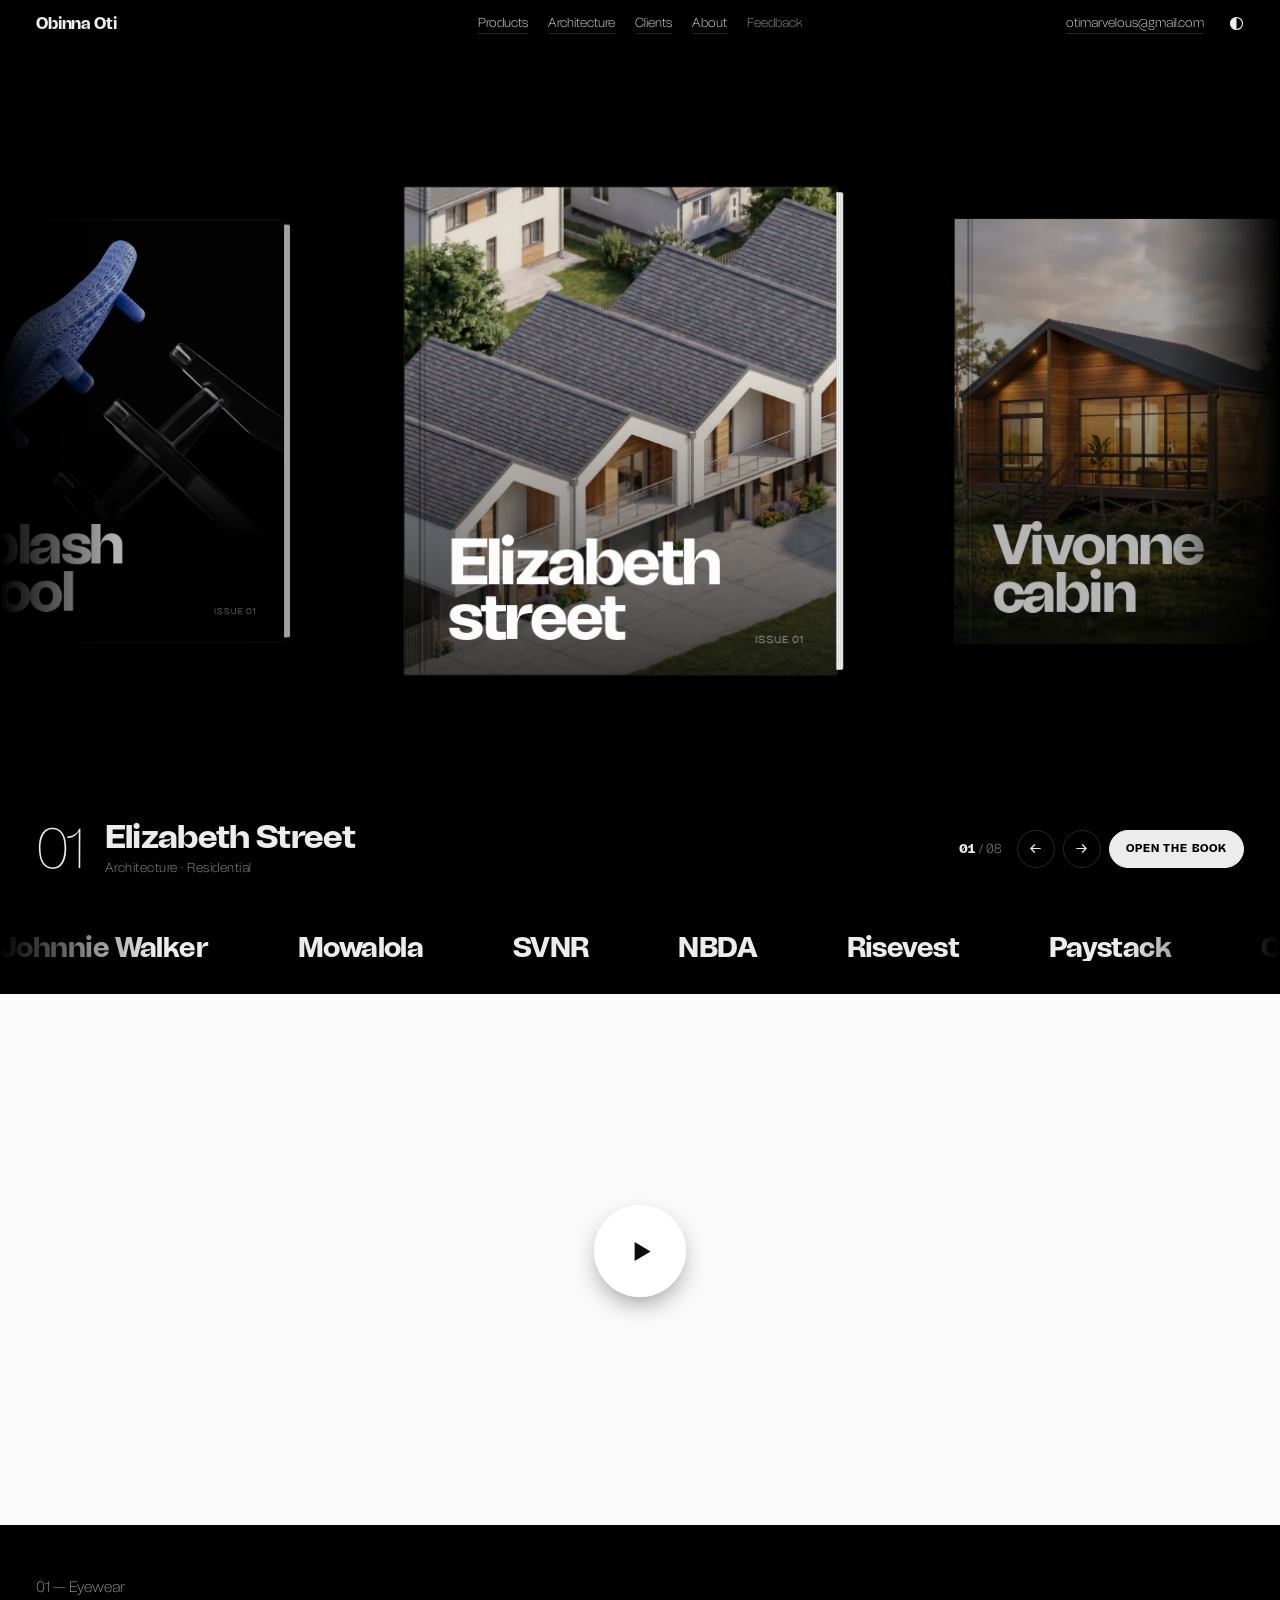
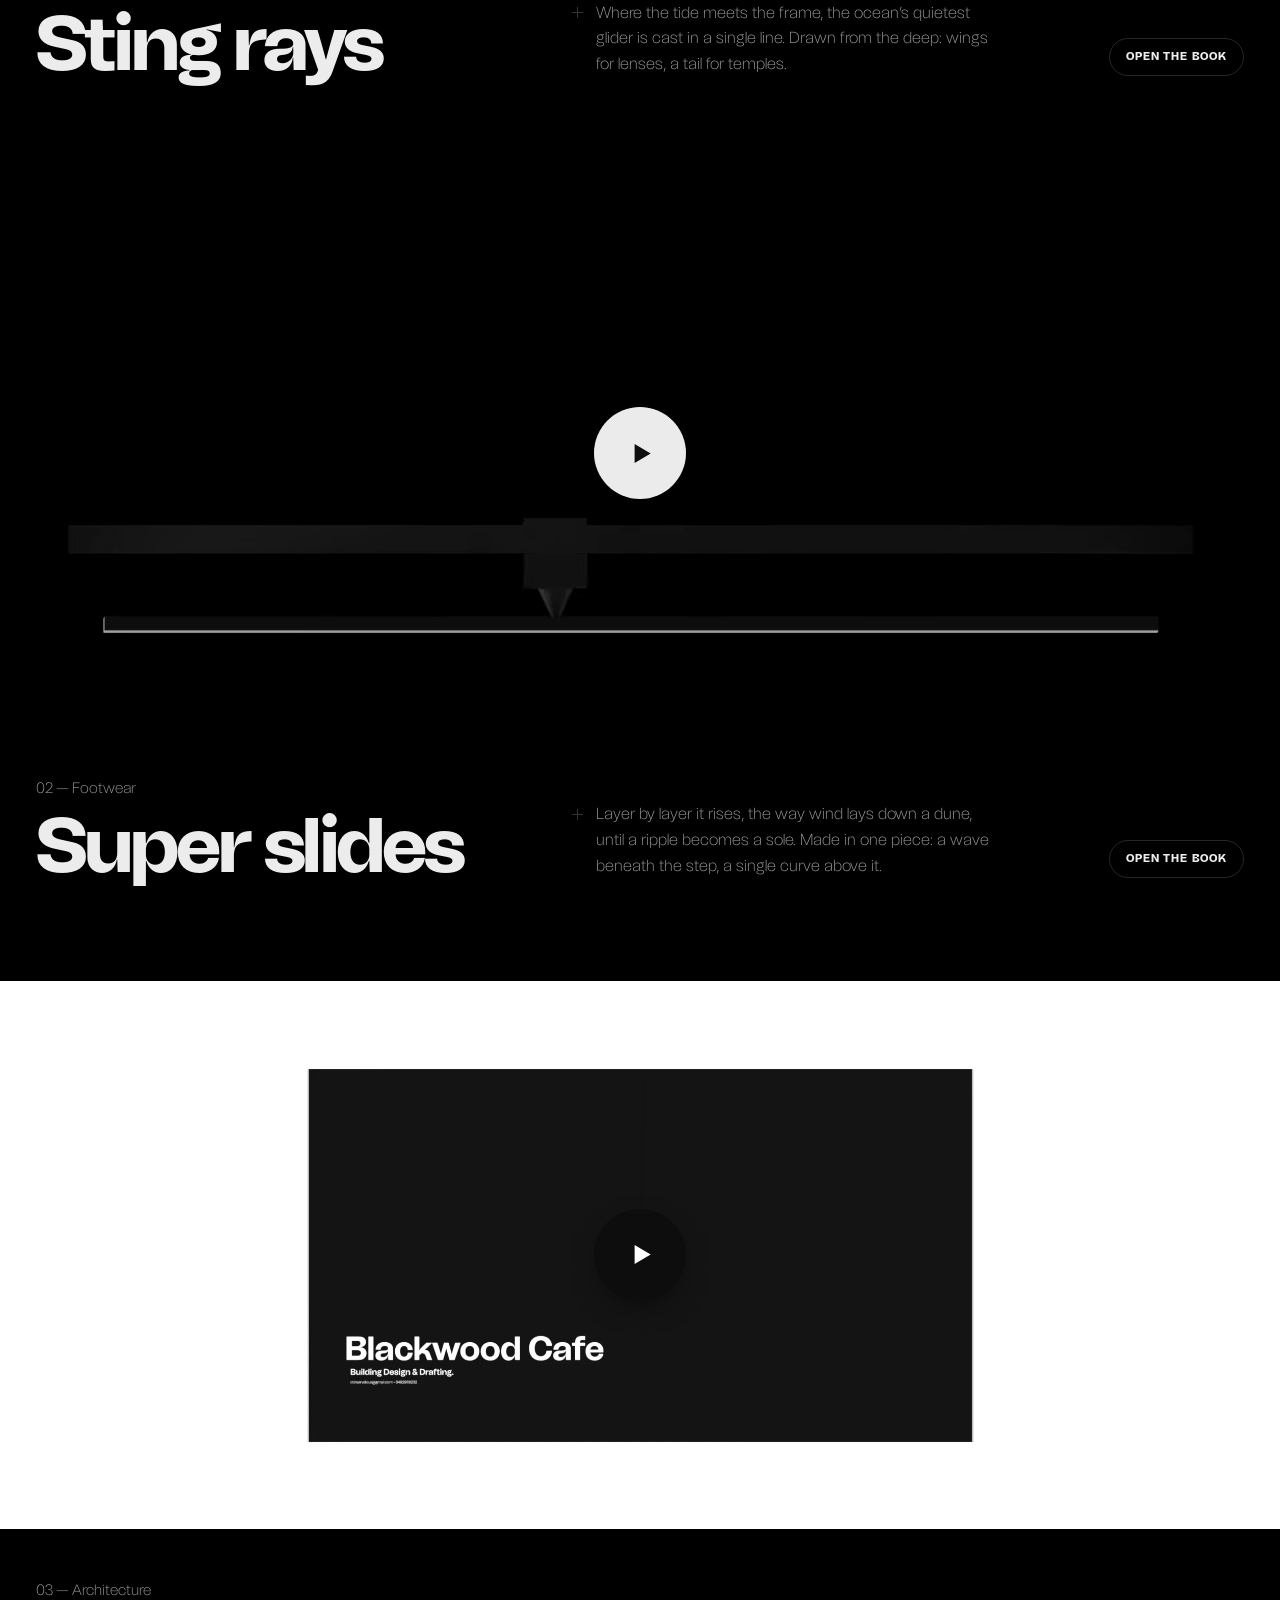
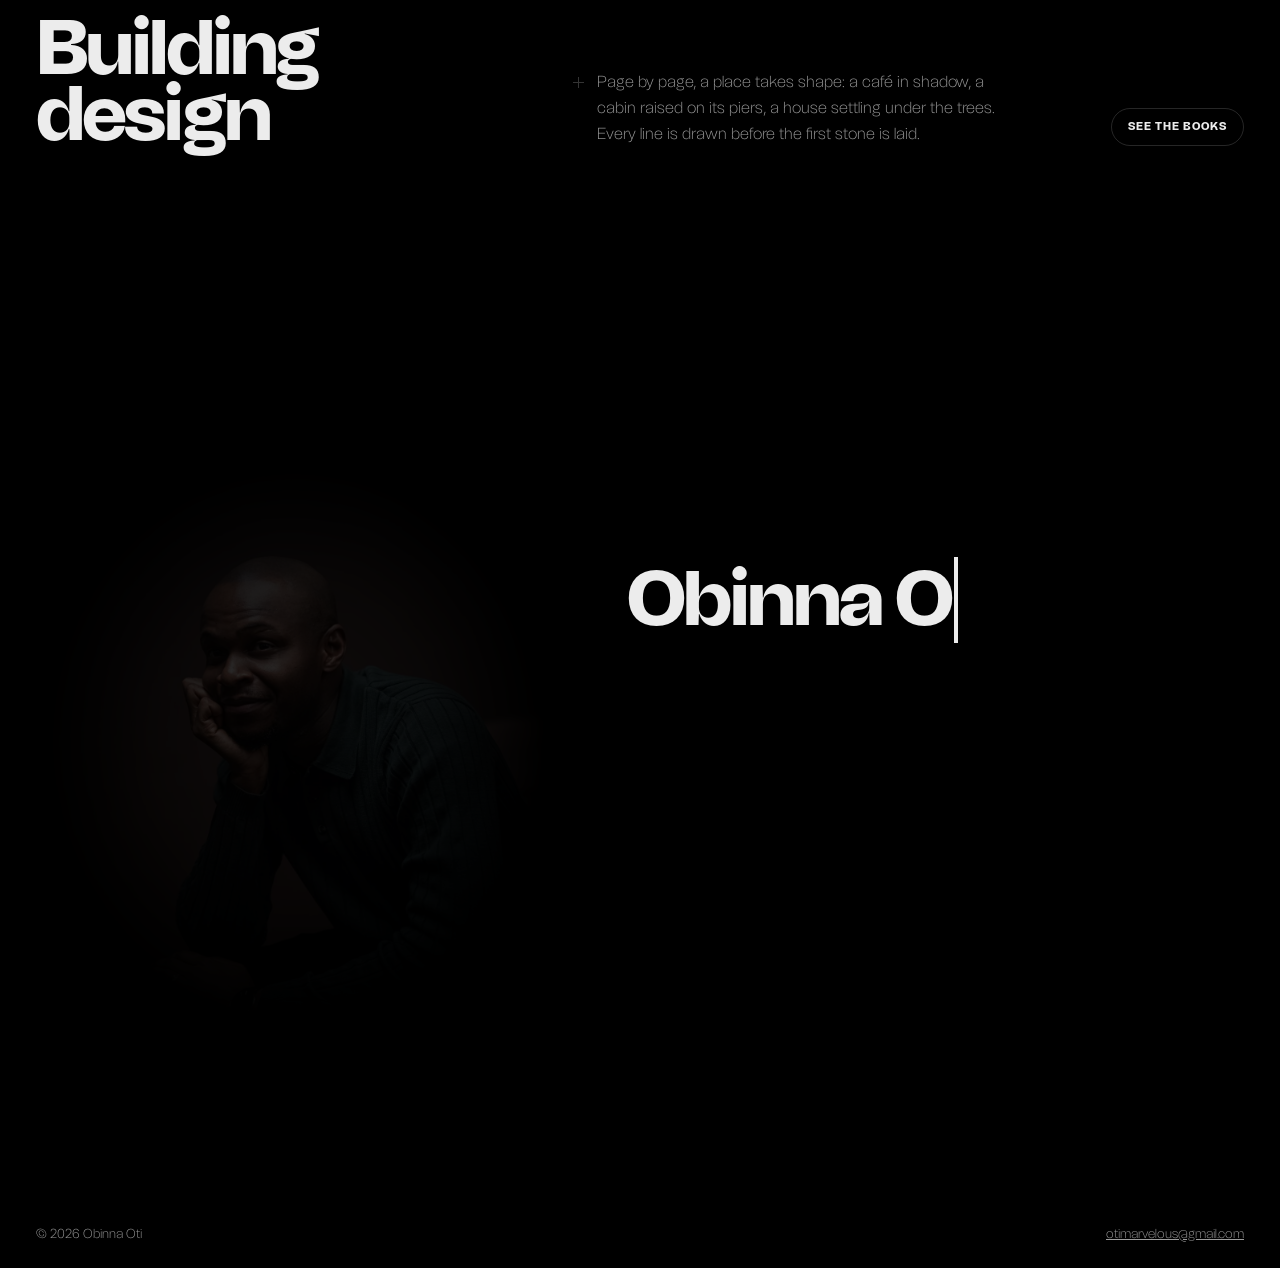
==== index.html @ 09bcae19 "Elizabeth Street: rename the book and open the site on it It moves to 01, ahead of Vivonne Cabin, so" ====
<!doctype html>
<html lang="en" class="no-js book-text-off"><!-- remove book-text-off to bring back the text inside the books -->
<head>
  <meta charset="utf-8">
  <meta name="viewport" content="width=device-width, initial-scale=1, viewport-fit=cover">
  <title>Obinna Oti — Product Design Portfolio</title>
  <meta name="description" content="Portfolio of Obinna Oti, product designer. Selected work 2020–2025, presented as interactive flip books.">
  <!-- Sharing previews (LinkedIn, iMessage, Slack…). If the address changes (a custom domain), update it in
       og:url, the canonical link and og:image: LinkedIn and Facebook need a full https:// address. -->
  <link rel="canonical" href="https://obinnaoti.com/">
  <meta property="og:url" content="https://obinnaoti.com/">
  <meta property="og:type" content="website">
  <meta property="og:title" content="Obinna Oti — Product Design Portfolio">
  <meta property="og:description" content="Selected work 2020–2025, presented as interactive flip books.">
  <meta property="og:image" content="https://obinnaoti.com/assets/images/og-image.jpg">
  <meta property="og:image:width" content="1200">
  <meta property="og:image:height" content="630">
  <meta property="og:image:alt" content="Obinna Oti, product design portfolio: the Sting Rays eyewear render">
  <meta name="twitter:card" content="summary_large_image">
  <!-- the colour of the phone's status bar; main.js keeps it in step with the light / dark switch -->
  <meta name="theme-color" media="(prefers-color-scheme: light)" content="#ffffff">
  <meta name="theme-color" media="(prefers-color-scheme: dark)" content="#000000">
  <link rel="icon" href="assets/images/favicon-32.png" sizes="32x32" type="image/png">
  <link rel="apple-touch-icon" href="assets/images/apple-touch-icon.png">
  <!-- the three faces the landing waits for before it lays out the books -->
  <link rel="preload" href="assets/fonts/TomatoGrotesk-ExtraBold.woff2" as="font" type="font/woff2" crossorigin>
  <link rel="preload" href="assets/fonts/TomatoGrotesk-ThinUpright.woff2" as="font" type="font/woff2" crossorigin>
  <link rel="preload" href="assets/fonts/TomatoGrotesk-ExtraLightUpright.woff2" as="font" type="font/woff2" crossorigin>
  <link rel="stylesheet" href="assets/css/style.css">
  <script src="assets/js/boot.js"></script>
</head>
<body>
<div class="app">

  <!-- ═══════════ LANDING: projects carousel, then animation ═══════════ -->
  <section class="shelf" id="shelf" aria-label="Projects">
    <h1 class="sr-only">Obinna Oti — Product design portfolio</h1>
    <div class="shelf__screen">
      <header class="bar">
        <a class="brand" href="#"><b>Obinna Oti</b></a>
        <!-- The page's main points. Each scrolls to its section; one whose section isn't on the page yet
             (Feedback, until there's a section with id="testimonials") shows as grey text until there is. -->
        <nav class="bar__nav bar__sections" aria-label="Sections">
          <a class="bar__link" href="#shelf" data-scroll="shelf" data-group="products">Products</a>
          <a class="bar__link" href="#shelf" data-scroll="shelf" data-group="architecture">Architecture</a>
          <a class="bar__link" href="#clients" data-scroll="clients">Clients</a>
          <a class="bar__link" href="#about" data-scroll="about">About</a>
          <a class="bar__link" href="#testimonials" data-scroll="testimonials">Feedback</a>
        </nav>
        <div class="bar__nav bar__end">
          <a class="bar__link" href="mailto:otimarvelous@gmail.com">otimarvelous@gmail.com</a>
          <button class="bar__theme" type="button" aria-pressed="false" aria-label="Dark mode" title="Dark mode">
            <svg viewBox="0 0 16 16" aria-hidden="true"><circle cx="8" cy="8" r="6.4" fill="none" stroke="currentColor" stroke-width="1.2"/><path d="M8 1.6a6.4 6.4 0 0 1 0 12.8z" fill="currentColor"/></svg>
          </button>
        </div>
      </header>

      <div class="carousel" id="carousel">
        <div class="carousel__track" id="track" aria-hidden="true"></div>
      </div>

      <div class="shelf__caption reveal">
        <span class="shelf__num" id="capNum"></span>
        <div class="shelf__text">
          <h2 class="shelf__title" id="capTitle"></h2>
          <p class="shelf__meta" id="capMeta"></p>
        </div>
        <div class="shelf__controls">
          <span class="shelf__pager" id="capPager"></span>
          <button class="round-btn" id="carPrev" type="button" aria-label="Previous project">
            <svg viewBox="0 0 16 16" fill="none" stroke="currentColor" stroke-width="1.3" stroke-linecap="round" stroke-linejoin="round"><path d="M13 8H3m4-4L3 8l4 4"/></svg>
          </button>
          <button class="round-btn" id="carNext" type="button" aria-label="Next project">
            <svg viewBox="0 0 16 16" fill="none" stroke="currentColor" stroke-width="1.3" stroke-linecap="round" stroke-linejoin="round"><path d="M3 8h10M9 4l4 4-4 4"/></svg>
          </button>
          <button class="btn btn--solid" id="openBtn" type="button" aria-describedby="capTitle">Open the book</button>
        </div>
      </div>
    </div>

    <!-- Animations, then the companies banner. While the animations are on screen the banner sticks to the
         bottom of the window and they scroll behind it; after the last one it settles into place above
         the footer. -->
    <div class="motion-run">
    <!-- ═══════════ MOTION ═══════════
         One <article class="motion__item"> per animation, shown full width in landscape.
         To add another, copy the whole block and change the video, poster and text. -->
    <section class="motion" id="motion" aria-label="Motion">
      <h2 class="sr-only">Motion</h2>
      <article class="motion__item">
        <figure class="reel">
          <div class="reel__frame">
            <video class="reel__video" poster="assets/media/sting-rays-animation-poster.jpg"
                   playsinline muted loop preload="none" aria-label="Animation of the Sting Rays frame assembling">
              <source src="assets/media/sting-rays-animation.mp4" type="video/mp4">
              <source src="assets/media/sting-rays-animation.webm" type="video/webm">
            </video>
            <button class="reel__big" type="button" aria-label="Play animation">
              <svg viewBox="0 0 24 24" aria-hidden="true"><path class="i-play" d="M8 5.5v13l11-6.5z"/><path class="i-pause" d="M9 6.5v11M15 6.5v11" fill="none" stroke="currentColor" stroke-width="2.4" stroke-linecap="round"/></svg>
            </button>
          </div>
        </figure>
        <div class="motion__text">
          <div>
            <p class="motion__kicker reveal">01 — Eyewear</p>
            <h3 class="motion__title reveal">Sting rays</h3>
          </div>
          <p class="motion__body reveal">Where the tide meets the frame, the ocean&#x2019;s quietest glider is cast in a single line. Drawn from the deep: wings for lenses, a tail for temples.</p>
          <a class="btn reveal" href="#sting-rays">Open the book</a>
        </div>
      </article>

      <article class="motion__item">
        <figure class="reel">
          <div class="reel__frame">
            <video class="reel__video" style="--pos: 50% 30%" poster="assets/media/super-slides-animation-poster.jpg"
                   playsinline muted loop preload="none" aria-label="Animation of the Super Slides sandal being 3D printed layer by layer">
              <source src="assets/media/super-slides-animation.webm" type="video/webm">
              <source src="assets/media/super-slides-animation.mp4" type="video/mp4">
            </video>
            <button class="reel__big" type="button" aria-label="Play animation">
              <svg viewBox="0 0 24 24" aria-hidden="true"><path class="i-play" d="M8 5.5v13l11-6.5z"/><path class="i-pause" d="M9 6.5v11M15 6.5v11" fill="none" stroke="currentColor" stroke-width="2.4" stroke-linecap="round"/></svg>
            </button>
          </div>
        </figure>
        <div class="motion__text">
          <div>
            <p class="motion__kicker reveal">02 — Footwear</p>
            <h3 class="motion__title reveal">Super slides</h3>
          </div>
          <p class="motion__body reveal">Layer by layer it rises, the way wind lays down a dune, until a ripple becomes a sole. Made in one piece: a wave beneath the step, a single curve above it.</p>
          <a class="btn reveal" href="#super-slides">Open the book</a>
        </div>
      </article>

      <article class="motion__item">
        <!-- reel--whole: an animation on white, shown whole in the strip on its own white, like Tangerine -->
        <figure class="reel reel--whole">
          <div class="reel__frame">
            <video class="reel__video" poster="assets/media/architecture-animation-poster.jpg"
                   playsinline muted loop preload="none" aria-label="Animation of the architecture portfolio as a book turning its pages: the Blackwood Cafe cover and its drawing sheets, the Vivonne Cabin cover and its floor plan and sections, the Smith Residence title page and site plan, and the Smith Residence cover">
              <source src="assets/media/architecture-animation.mp4" type="video/mp4">
              <source src="assets/media/architecture-animation.webm" type="video/webm">
            </video>
            <button class="reel__big" type="button" aria-label="Play animation">
              <svg viewBox="0 0 24 24" aria-hidden="true"><path class="i-play" d="M8 5.5v13l11-6.5z"/><path class="i-pause" d="M9 6.5v11M15 6.5v11" fill="none" stroke="currentColor" stroke-width="2.4" stroke-linecap="round"/></svg>
            </button>
          </div>
        </figure>
        <div class="motion__text">
          <div>
            <p class="motion__kicker reveal">03 — Architecture</p>
            <h3 class="motion__title reveal">Building design</h3>
          </div>
          <p class="motion__body reveal">Page by page, a place takes shape: a café in shadow, a cabin raised on its piers, a house settling under the trees. Every line is drawn before the first stone is laid.</p>
          <!-- scrolls up to the books and brings the first architecture book to the centre, like the top bar's Architecture link -->
          <a class="btn reveal" href="#shelf" data-scroll="shelf" data-group="architecture">See the books</a>
        </div>
      </article>

      <!-- Tangerine: hidden for now. Delete the word "hidden" on the next line to bring it back. -->
      <article class="motion__item" hidden>
        <!-- reel--whole: a render on white, shown whole in the strip on its own white instead of cropped -->
        <figure class="reel reel--whole">
          <div class="reel__frame">
            <video class="reel__video" poster="assets/media/tangerine-animation-poster.jpg"
                   playsinline muted loop preload="none" aria-label="Animation of the Tangerine stand, an orange jointed branch, bending and reaching; then three Tangerine lights, purple, orange and green, lighting up, and the orange one opening into its parts and closing again">
              <source src="assets/media/tangerine-animation.webm" type="video/webm">
              <source src="assets/media/tangerine-animation.mp4" type="video/mp4">
            </video>
            <button class="reel__big" type="button" aria-label="Play animation">
              <svg viewBox="0 0 24 24" aria-hidden="true"><path class="i-play" d="M8 5.5v13l11-6.5z"/><path class="i-pause" d="M9 6.5v11M15 6.5v11" fill="none" stroke="currentColor" stroke-width="2.4" stroke-linecap="round"/></svg>
            </button>
          </div>
        </figure>
        <div class="motion__text">
          <div>
            <p class="motion__kicker reveal">04 — Lighting</p>
            <h3 class="motion__title reveal">Tangerine</h3>
          </div>
          <p class="motion__body reveal">Out of the branches I pluck light. Ripe in three colours, each fruit carries a small sun, and opens to show the glow it keeps inside.</p>
          <a class="btn reveal" href="#tangerine">Open the book</a>
        </div>
      </article>
    </section>

    <!-- ═══════════ COMPANIES ═══════════
         A strip of logos drifting slowly along. One <li> per company, in any order.
         For now each is the company's name set in type. To use the real logo, put the file in
         assets/logos/ and replace the name with, for example:
           <li class="logos__item"><img src="assets/logos/paystack.svg" alt="Paystack"></li>
         Any colour of logo works: they all show in black (white in dark mode). -->
    <section class="logos" id="clients" aria-label="Companies I've worked with">
      <div class="logos__viewport reveal">
        <div class="logos__belt">
          <ul class="logos__track">
            <li class="logos__item">Johnnie Walker</li>
            <li class="logos__item">Mowalola</li>
            <li class="logos__item">SVNR</li>
            <li class="logos__item">NBDA</li>
            <li class="logos__item">Risevest</li>
            <li class="logos__item">Paystack</li>
            <li class="logos__item">Coperni</li>
          </ul>
        </div>
      </div>
    </section>
    </div>

    <!-- ═══════════ ABOUT ═══════════
         The "Who am I?" text from the 2026 portfolio. Edit the paragraphs freely; each <p> is one paragraph.
         As the section scrolls into view, main.js types the name and text out and fades the portrait in. -->
    <section class="about" id="about" aria-labelledby="aboutTitle">
      <figure class="about__photo">
        <img src="assets/images/obinna-oti-portrait.webp" width="1280" height="1600" loading="lazy" decoding="async"
             alt="Obinna Oti, seated and leaning forward with his chin resting on his hand, smiling, in a dark green ribbed polo against a warm brown backdrop">
      </figure>
      <div class="about__body">
        <div class="about__head">
          <h2 class="motion__title" id="aboutTitle">Obinna Oti</h2>
          <p class="about__role">Product Design / Building Design</p>
        </div>
        <div class="about__text">
          <p class="about__lead">I am a draftsperson with an obsession for detail and a strong belief that design should be as accurate as it is beautiful. I see myself as a technician with a designer’s mindset, someone who appreciates not just the functionality of technology, but also the beauty and possibilities it offers.</p>
          <p>I don’t believe in limitations; I see opportunities for innovation. When something seems difficult, I take it as a sign that there may be a better way to approach it.</p>
        </div>
      </div>
    </section>

    <footer class="site-foot">
      <span class="reveal">© <span id="year">2026</span> Obinna Oti</span>
      <a class="reveal" href="mailto:otimarvelous@gmail.com">otimarvelous@gmail.com</a>
    </footer>
  </section>

  <!-- ═══════════ FLIP BOOK READER ═══════════ -->
  <section class="reader" id="reader" aria-label="Flip book" hidden>
    <header class="bar">
      <button class="btn" id="closeBtn" type="button">
        <svg viewBox="0 0 16 16" fill="none" stroke="currentColor" stroke-width="1.3" stroke-linecap="round" stroke-linejoin="round"><path d="M13 8H3m4-4L3 8l4 4"/></svg>
        All projects
      </button>
      <span class="bar__title" id="readerTitle" aria-live="polite"></span>
      <div class="bar__actions">
        <button class="round-btn" id="soundBtn" type="button" aria-pressed="true" title="Page sound" aria-label="Page turning sound">
          <svg viewBox="0 0 16 16" fill="none" stroke="currentColor" stroke-width="1.3" stroke-linecap="round" stroke-linejoin="round"><path d="M2 6h2.5L8 3v10L4.5 10H2z"/><path class="i-wave" d="M10.5 5.5a3.5 3.5 0 0 1 0 5M12.5 3.5a6.3 6.3 0 0 1 0 9"/><path class="i-mute" d="m10.5 6 4 4m0-4-4 4"/></svg>
        </button>
        <button class="round-btn" id="fsBtn" type="button" title="Full screen" aria-label="Full screen">
          <svg viewBox="0 0 16 16" fill="none" stroke="currentColor" stroke-width="1.3" stroke-linecap="round"><path d="M2 6V2h4M14 6V2h-4M2 10v4h4M14 10v4h-4"/></svg>
        </button>
      </div>
    </header>

    <main class="stage" id="stage">
      <div class="book-wrap" id="bookWrap">
        <div class="book-base" aria-hidden="true"></div>
      </div>
      <p class="hint" id="hint"></p>
    </main>

    <footer class="bar bar--bottom">
      <span class="counter" id="counter" aria-live="polite"></span>
      <div class="progress" aria-hidden="true"><div class="progress__fill" id="progressFill"></div></div>
      <button class="round-btn" id="prevBtn" type="button" aria-label="Previous page">
        <svg viewBox="0 0 16 16" fill="none" stroke="currentColor" stroke-width="1.3" stroke-linecap="round" stroke-linejoin="round"><path d="M13 8H3m4-4L3 8l4 4"/></svg>
      </button>
      <button class="round-btn" id="nextBtn" type="button" aria-label="Next page">
        <svg viewBox="0 0 16 16" fill="none" stroke="currentColor" stroke-width="1.3" stroke-linecap="round" stroke-linejoin="round"><path d="M3 8h10M9 4l4 4-4 4"/></svg>
      </button>
    </footer>
  </section>
</div>

<!--
  THE BOOKS
  ─────────────────────────────────────────────────────────────
  The flip books are built by main.js from two lists:
    projects/books.js      the hand-built books (Elizabeth Street, Vivonne Cabin, Smith Residence, Blackwood Cafe, Sting Rays, Super Slides, Tangerine, Splash Stool)
    projects/projects.js   the projects added with the Studio (studio.html), which follow them
  Their pages are only loaded when a book is opened. If the page-turning script can't run,
  main.js lays every book out here as plain stacked spreads instead.
-->
<div class="library" id="library"></div>
<noscript>
  <div class="noscript">
    <p><b>Obinna Oti</b>: product design portfolio</p>
    <p>The projects are interactive flip books and need JavaScript. Turn it on to read them, or write to
      <a href="mailto:otimarvelous@gmail.com">otimarvelous@gmail.com</a>.</p>
  </div>
</noscript>

<script src="projects/books.js"></script>
<script src="projects/projects.js"></script>
<script src="assets/js/vendor/page-flip.browser.js"></script>
<script src="assets/js/main.js"></script>
</body>
</html>
---- assets/css/style.css ----
/* ==========================================================================
   Obinna Oti — Portfolio: project carousel + flip books
   ========================================================================== */

/* ---------- Tomato Grotesk: every piece of text on the site, all upright ------------
   "Tomato Grotesk" is used for display type (titles, names, numbers).
   "Tomato Grotesk Text" is used for running text, captions and labels.
   Only ExtraBold was supplied upright; the other weights came as Slanted and were set
   upright with tools/unslant.py (the *Upright.otf files). To use official upright files
   instead, drop them into /assets/fonts and point the faces below at them. */
@font-face {
  font-family: "Tomato Grotesk";
  src: url("../fonts/TomatoGrotesk-ExtraBold.woff2") format("woff2"), url("../fonts/TomatoGrotesk-ExtraBold.otf") format("opentype");
  font-weight: 800; font-style: normal; font-display: swap;
}
@font-face {
  font-family: "Tomato Grotesk";
  src: url("../fonts/TomatoGrotesk-SemiBoldUpright.woff2") format("woff2"), url("../fonts/TomatoGrotesk-SemiBoldUpright.otf") format("opentype");
  font-weight: 600; font-style: normal; font-display: swap;
}
@font-face {
  font-family: "Tomato Grotesk";
  src: url("../fonts/TomatoGrotesk-ExtraLightUpright.woff2") format("woff2"), url("../fonts/TomatoGrotesk-ExtraLightUpright.otf") format("opentype");
  font-weight: 200; font-style: normal; font-display: swap;
}
@font-face {
  font-family: "Tomato Grotesk";
  src: url("../fonts/TomatoGrotesk-ThinUpright.woff2") format("woff2"), url("../fonts/TomatoGrotesk-ThinUpright.otf") format("opentype");
  font-weight: 100; font-style: normal; font-display: swap;
}

@font-face { /* running text */
  font-family: "Tomato Grotesk Text";
  src: url("../fonts/TomatoGrotesk-ExtraLightUpright.woff2") format("woff2"), url("../fonts/TomatoGrotesk-ExtraLightUpright.otf") format("opentype");
  font-weight: 100 400; font-style: normal; font-display: swap;
}
@font-face { /* medium emphasis */
  font-family: "Tomato Grotesk Text";
  src: url("../fonts/TomatoGrotesk-SemiBoldUpright.woff2") format("woff2"), url("../fonts/TomatoGrotesk-SemiBoldUpright.otf") format("opentype");
  font-weight: 500 600; font-style: normal; font-display: swap;
}
@font-face { /* bold */
  font-family: "Tomato Grotesk Text";
  src: url("../fonts/TomatoGrotesk-ExtraBold.woff2") format("woff2"), url("../fonts/TomatoGrotesk-ExtraBold.otf") format("opentype");
  font-weight: 700 900; font-style: normal; font-display: swap;
}

/* ---------- Tokens ---------- */
:root {
  --font-display: "Tomato Grotesk", "Helvetica Neue", Helvetica, Arial, sans-serif;
  --font-text: "Tomato Grotesk Text", "Tomato Grotesk", "Helvetica Neue", Helvetica, Arial, sans-serif;

  /* the desk the books sit on */
  --desk: #ffffff;
  --desk-ink: #121212;
  --desk-muted: #6b6b68;
  --desk-line: rgba(0, 0, 0, .14);
  --desk-hover: rgba(0, 0, 0, .05);

  /* the books themselves (the same in dark mode) */
  --paper: #ffffff;
  --ink: #0d0d0d;
  --muted: #73736f;
  --faint: #a2a29e;
  --rule: #e5e5e2;
  --night: #070707;
  --night-ink: #f1f1f1;
  --night-body: #d0d0d0;
  --night-muted: #7a7a7a;
  --accent: #2f45d8;

  --gutter: max(16px, min(3vw, 36px));
  --cover-edge: 0 0 0 0 transparent;

  /* drafting cross cursor; the hot one (centre filled in) marks things you can click */
  --cursor: url("data:image/svg+xml,%3Csvg xmlns='http://www.w3.org/2000/svg' width='32' height='32' viewBox='0 0 32 32'%3E%3Cg stroke='white' stroke-opacity='.4' stroke-width='3' fill='none'%3E%3Cpath d='M16.5 0.5v14M16.5 18.5v13M0.5 16.5h14M18.5 16.5h13'/%3E%3Crect x='14.5' y='14.5' width='4' height='4' fill='none'/%3E%3C/g%3E%3Cg stroke='black' stroke-width='1' fill='none'%3E%3Cpath d='M16.5 0.5v14M16.5 18.5v13M0.5 16.5h14M18.5 16.5h13'/%3E%3Crect x='14.5' y='14.5' width='4' height='4' fill='none'/%3E%3C/g%3E%3C/svg%3E") 16 16, crosshair;
  --cursor-hot: url("data:image/svg+xml,%3Csvg xmlns='http://www.w3.org/2000/svg' width='32' height='32' viewBox='0 0 32 32'%3E%3Cg stroke='white' stroke-opacity='.4' stroke-width='3' fill='none'%3E%3Cpath d='M16.5 0.5v14M16.5 18.5v13M0.5 16.5h14M18.5 16.5h13'/%3E%3Crect x='14.5' y='14.5' width='4' height='4' fill='none'/%3E%3C/g%3E%3Cg stroke='black' stroke-width='1' fill='none'%3E%3Cpath d='M16.5 0.5v14M16.5 18.5v13M0.5 16.5h14M18.5 16.5h13'/%3E%3Crect x='14.5' y='14.5' width='4' height='4' fill='black'/%3E%3C/g%3E%3C/svg%3E") 16 16, pointer;
  /* over a book: the drafting cross with an arrowhead pointing the way the page will turn (main.js sets
     .is-prev on the left-hand page); the centre fills while a page is held. Drawn at 2x so it stays sharp. */
  --cursor-next: image-set(url("data:image/svg+xml,%3Csvg xmlns='http://www.w3.org/2000/svg' width='64' height='64' viewBox='0 0 32 32'%3E%3Cg stroke='white' stroke-width='3' stroke-opacity='.55' fill='none' stroke-linejoin='round'%3E%3Cpath d='M16.5 0.5v14M16.5 18.5v13M0.5 16.5h14M18.5 16.5h12M26.5 12.5l4 4-4 4'/%3E%3Cpath d='M14.5 14.5h4v4h-4z'/%3E%3C/g%3E%3Cg stroke='black' stroke-width='1' stroke-opacity='1' fill='none' stroke-linejoin='round'%3E%3Cpath d='M16.5 0.5v14M16.5 18.5v13M0.5 16.5h14M18.5 16.5h12M26.5 12.5l4 4-4 4'/%3E%3Cpath d='M14.5 14.5h4v4h-4z'/%3E%3C/g%3E%3C/svg%3E") 2x) 16 16, pointer;
  --cursor-prev: image-set(url("data:image/svg+xml,%3Csvg xmlns='http://www.w3.org/2000/svg' width='64' height='64' viewBox='0 0 32 32'%3E%3Cg stroke='white' stroke-width='3' stroke-opacity='.55' fill='none' stroke-linejoin='round'%3E%3Cpath d='M16.5 0.5v14M16.5 18.5v13M31.5 16.5h-13M14.5 16.5h-12M6.5 12.5l-4 4 4 4'/%3E%3Cpath d='M14.5 14.5h4v4h-4z'/%3E%3C/g%3E%3Cg stroke='black' stroke-width='1' stroke-opacity='1' fill='none' stroke-linejoin='round'%3E%3Cpath d='M16.5 0.5v14M16.5 18.5v13M31.5 16.5h-13M14.5 16.5h-12M6.5 12.5l-4 4 4 4'/%3E%3Cpath d='M14.5 14.5h4v4h-4z'/%3E%3C/g%3E%3C/svg%3E") 2x) 16 16, pointer;
  --cursor-next-held: image-set(url("data:image/svg+xml,%3Csvg xmlns='http://www.w3.org/2000/svg' width='64' height='64' viewBox='0 0 32 32'%3E%3Cg stroke='white' stroke-width='3' stroke-opacity='.55' fill='none' stroke-linejoin='round'%3E%3Cpath d='M16.5 0.5v14M16.5 18.5v13M0.5 16.5h14M18.5 16.5h12M26.5 12.5l4 4-4 4'/%3E%3Cpath d='M14.5 14.5h4v4h-4z' fill='none'/%3E%3C/g%3E%3Cg stroke='black' stroke-width='1' stroke-opacity='1' fill='none' stroke-linejoin='round'%3E%3Cpath d='M16.5 0.5v14M16.5 18.5v13M0.5 16.5h14M18.5 16.5h12M26.5 12.5l4 4-4 4'/%3E%3Cpath d='M14.5 14.5h4v4h-4z' fill='black'/%3E%3C/g%3E%3C/svg%3E") 2x) 16 16, grabbing;
  --cursor-prev-held: image-set(url("data:image/svg+xml,%3Csvg xmlns='http://www.w3.org/2000/svg' width='64' height='64' viewBox='0 0 32 32'%3E%3Cg stroke='white' stroke-width='3' stroke-opacity='.55' fill='none' stroke-linejoin='round'%3E%3Cpath d='M16.5 0.5v14M16.5 18.5v13M31.5 16.5h-13M14.5 16.5h-12M6.5 12.5l-4 4 4 4'/%3E%3Cpath d='M14.5 14.5h4v4h-4z' fill='none'/%3E%3C/g%3E%3Cg stroke='black' stroke-width='1' stroke-opacity='1' fill='none' stroke-linejoin='round'%3E%3Cpath d='M16.5 0.5v14M16.5 18.5v13M31.5 16.5h-13M14.5 16.5h-12M6.5 12.5l-4 4 4 4'/%3E%3Cpath d='M14.5 14.5h4v4h-4z' fill='black'/%3E%3C/g%3E%3C/svg%3E") 2x) 16 16, grabbing;
  --ease: cubic-bezier(.2, .75, .2, 1);
}
/* Dark mode: the site opens dark (boot.js sets data-theme="dark") unless the visitor has picked light with
   the switch in the top bar. Without JavaScript it follows the device, below. */
@media (prefers-color-scheme: dark) {
  :root:not([data-theme="light"]) {
    --desk: #000;
    --desk-ink: #ececec;
    --desk-muted: #9c9c9c;
    --desk-line: rgba(255, 255, 255, .15);
    --desk-hover: rgba(255, 255, 255, .06);
    --accent: #7d8cff;
    --cover-edge: 0 0 0 1px rgba(255, 255, 255, .1); /* black covers keep an edge on the black desk */
    --cursor: url("data:image/svg+xml,%3Csvg xmlns='http://www.w3.org/2000/svg' width='32' height='32' viewBox='0 0 32 32'%3E%3Cg stroke='black' stroke-opacity='.4' stroke-width='3' fill='none'%3E%3Cpath d='M16.5 0.5v14M16.5 18.5v13M0.5 16.5h14M18.5 16.5h13'/%3E%3Crect x='14.5' y='14.5' width='4' height='4' fill='none'/%3E%3C/g%3E%3Cg stroke='white' stroke-width='1' fill='none'%3E%3Cpath d='M16.5 0.5v14M16.5 18.5v13M0.5 16.5h14M18.5 16.5h13'/%3E%3Crect x='14.5' y='14.5' width='4' height='4' fill='none'/%3E%3C/g%3E%3C/svg%3E") 16 16, crosshair;
    --cursor-hot: url("data:image/svg+xml,%3Csvg xmlns='http://www.w3.org/2000/svg' width='32' height='32' viewBox='0 0 32 32'%3E%3Cg stroke='black' stroke-opacity='.4' stroke-width='3' fill='none'%3E%3Cpath d='M16.5 0.5v14M16.5 18.5v13M0.5 16.5h14M18.5 16.5h13'/%3E%3Crect x='14.5' y='14.5' width='4' height='4' fill='none'/%3E%3C/g%3E%3Cg stroke='white' stroke-width='1' fill='none'%3E%3Cpath d='M16.5 0.5v14M16.5 18.5v13M0.5 16.5h14M18.5 16.5h13'/%3E%3Crect x='14.5' y='14.5' width='4' height='4' fill='white'/%3E%3C/g%3E%3C/svg%3E") 16 16, pointer;
    --cursor-next: image-set(url("data:image/svg+xml,%3Csvg xmlns='http://www.w3.org/2000/svg' width='64' height='64' viewBox='0 0 32 32'%3E%3Cg stroke='black' stroke-width='3' stroke-opacity='.55' fill='none' stroke-linejoin='round'%3E%3Cpath d='M16.5 0.5v14M16.5 18.5v13M0.5 16.5h14M18.5 16.5h12M26.5 12.5l4 4-4 4'/%3E%3Cpath d='M14.5 14.5h4v4h-4z'/%3E%3C/g%3E%3Cg stroke='white' stroke-width='1' stroke-opacity='1' fill='none' stroke-linejoin='round'%3E%3Cpath d='M16.5 0.5v14M16.5 18.5v13M0.5 16.5h14M18.5 16.5h12M26.5 12.5l4 4-4 4'/%3E%3Cpath d='M14.5 14.5h4v4h-4z'/%3E%3C/g%3E%3C/svg%3E") 2x) 16 16, pointer;
    --cursor-prev: image-set(url("data:image/svg+xml,%3Csvg xmlns='http://www.w3.org/2000/svg' width='64' height='64' viewBox='0 0 32 32'%3E%3Cg stroke='black' stroke-width='3' stroke-opacity='.55' fill='none' stroke-linejoin='round'%3E%3Cpath d='M16.5 0.5v14M16.5 18.5v13M31.5 16.5h-13M14.5 16.5h-12M6.5 12.5l-4 4 4 4'/%3E%3Cpath d='M14.5 14.5h4v4h-4z'/%3E%3C/g%3E%3Cg stroke='white' stroke-width='1' stroke-opacity='1' fill='none' stroke-linejoin='round'%3E%3Cpath d='M16.5 0.5v14M16.5 18.5v13M31.5 16.5h-13M14.5 16.5h-12M6.5 12.5l-4 4 4 4'/%3E%3Cpath d='M14.5 14.5h4v4h-4z'/%3E%3C/g%3E%3C/svg%3E") 2x) 16 16, pointer;
    --cursor-next-held: image-set(url("data:image/svg+xml,%3Csvg xmlns='http://www.w3.org/2000/svg' width='64' height='64' viewBox='0 0 32 32'%3E%3Cg stroke='black' stroke-width='3' stroke-opacity='.55' fill='none' stroke-linejoin='round'%3E%3Cpath d='M16.5 0.5v14M16.5 18.5v13M0.5 16.5h14M18.5 16.5h12M26.5 12.5l4 4-4 4'/%3E%3Cpath d='M14.5 14.5h4v4h-4z' fill='none'/%3E%3C/g%3E%3Cg stroke='white' stroke-width='1' stroke-opacity='1' fill='none' stroke-linejoin='round'%3E%3Cpath d='M16.5 0.5v14M16.5 18.5v13M0.5 16.5h14M18.5 16.5h12M26.5 12.5l4 4-4 4'/%3E%3Cpath d='M14.5 14.5h4v4h-4z' fill='white'/%3E%3C/g%3E%3C/svg%3E") 2x) 16 16, grabbing;
    --cursor-prev-held: image-set(url("data:image/svg+xml,%3Csvg xmlns='http://www.w3.org/2000/svg' width='64' height='64' viewBox='0 0 32 32'%3E%3Cg stroke='black' stroke-width='3' stroke-opacity='.55' fill='none' stroke-linejoin='round'%3E%3Cpath d='M16.5 0.5v14M16.5 18.5v13M31.5 16.5h-13M14.5 16.5h-12M6.5 12.5l-4 4 4 4'/%3E%3Cpath d='M14.5 14.5h4v4h-4z' fill='none'/%3E%3C/g%3E%3Cg stroke='white' stroke-width='1' stroke-opacity='1' fill='none' stroke-linejoin='round'%3E%3Cpath d='M16.5 0.5v14M16.5 18.5v13M31.5 16.5h-13M14.5 16.5h-12M6.5 12.5l-4 4 4 4'/%3E%3Cpath d='M14.5 14.5h4v4h-4z' fill='white'/%3E%3C/g%3E%3C/svg%3E") 2x) 16 16, grabbing;
    color-scheme: dark;
  }
}
:root[data-theme="dark"] {
  --desk: #000;
  --desk-ink: #ececec;
  --desk-muted: #9c9c9c;
  --desk-line: rgba(255, 255, 255, .15);
  --desk-hover: rgba(255, 255, 255, .06);
  --accent: #7d8cff;
  --cover-edge: 0 0 0 1px rgba(255, 255, 255, .1); /* black covers keep an edge on the black desk */
  --cursor: url("data:image/svg+xml,%3Csvg xmlns='http://www.w3.org/2000/svg' width='32' height='32' viewBox='0 0 32 32'%3E%3Cg stroke='black' stroke-opacity='.4' stroke-width='3' fill='none'%3E%3Cpath d='M16.5 0.5v14M16.5 18.5v13M0.5 16.5h14M18.5 16.5h13'/%3E%3Crect x='14.5' y='14.5' width='4' height='4' fill='none'/%3E%3C/g%3E%3Cg stroke='white' stroke-width='1' fill='none'%3E%3Cpath d='M16.5 0.5v14M16.5 18.5v13M0.5 16.5h14M18.5 16.5h13'/%3E%3Crect x='14.5' y='14.5' width='4' height='4' fill='none'/%3E%3C/g%3E%3C/svg%3E") 16 16, crosshair;
  --cursor-hot: url("data:image/svg+xml,%3Csvg xmlns='http://www.w3.org/2000/svg' width='32' height='32' viewBox='0 0 32 32'%3E%3Cg stroke='black' stroke-opacity='.4' stroke-width='3' fill='none'%3E%3Cpath d='M16.5 0.5v14M16.5 18.5v13M0.5 16.5h14M18.5 16.5h13'/%3E%3Crect x='14.5' y='14.5' width='4' height='4' fill='none'/%3E%3C/g%3E%3Cg stroke='white' stroke-width='1' fill='none'%3E%3Cpath d='M16.5 0.5v14M16.5 18.5v13M0.5 16.5h14M18.5 16.5h13'/%3E%3Crect x='14.5' y='14.5' width='4' height='4' fill='white'/%3E%3C/g%3E%3C/svg%3E") 16 16, pointer;
  --cursor-next: image-set(url("data:image/svg+xml,%3Csvg xmlns='http://www.w3.org/2000/svg' width='64' height='64' viewBox='0 0 32 32'%3E%3Cg stroke='black' stroke-width='3' stroke-opacity='.55' fill='none' stroke-linejoin='round'%3E%3Cpath d='M16.5 0.5v14M16.5 18.5v13M0.5 16.5h14M18.5 16.5h12M26.5 12.5l4 4-4 4'/%3E%3Cpath d='M14.5 14.5h4v4h-4z'/%3E%3C/g%3E%3Cg stroke='white' stroke-width='1' stroke-opacity='1' fill='none' stroke-linejoin='round'%3E%3Cpath d='M16.5 0.5v14M16.5 18.5v13M0.5 16.5h14M18.5 16.5h12M26.5 12.5l4 4-4 4'/%3E%3Cpath d='M14.5 14.5h4v4h-4z'/%3E%3C/g%3E%3C/svg%3E") 2x) 16 16, pointer;
  --cursor-prev: image-set(url("data:image/svg+xml,%3Csvg xmlns='http://www.w3.org/2000/svg' width='64' height='64' viewBox='0 0 32 32'%3E%3Cg stroke='black' stroke-width='3' stroke-opacity='.55' fill='none' stroke-linejoin='round'%3E%3Cpath d='M16.5 0.5v14M16.5 18.5v13M31.5 16.5h-13M14.5 16.5h-12M6.5 12.5l-4 4 4 4'/%3E%3Cpath d='M14.5 14.5h4v4h-4z'/%3E%3C/g%3E%3Cg stroke='white' stroke-width='1' stroke-opacity='1' fill='none' stroke-linejoin='round'%3E%3Cpath d='M16.5 0.5v14M16.5 18.5v13M31.5 16.5h-13M14.5 16.5h-12M6.5 12.5l-4 4 4 4'/%3E%3Cpath d='M14.5 14.5h4v4h-4z'/%3E%3C/g%3E%3C/svg%3E") 2x) 16 16, pointer;
  --cursor-next-held: image-set(url("data:image/svg+xml,%3Csvg xmlns='http://www.w3.org/2000/svg' width='64' height='64' viewBox='0 0 32 32'%3E%3Cg stroke='black' stroke-width='3' stroke-opacity='.55' fill='none' stroke-linejoin='round'%3E%3Cpath d='M16.5 0.5v14M16.5 18.5v13M0.5 16.5h14M18.5 16.5h12M26.5 12.5l4 4-4 4'/%3E%3Cpath d='M14.5 14.5h4v4h-4z' fill='none'/%3E%3C/g%3E%3Cg stroke='white' stroke-width='1' stroke-opacity='1' fill='none' stroke-linejoin='round'%3E%3Cpath d='M16.5 0.5v14M16.5 18.5v13M0.5 16.5h14M18.5 16.5h12M26.5 12.5l4 4-4 4'/%3E%3Cpath d='M14.5 14.5h4v4h-4z' fill='white'/%3E%3C/g%3E%3C/svg%3E") 2x) 16 16, grabbing;
  --cursor-prev-held: image-set(url("data:image/svg+xml,%3Csvg xmlns='http://www.w3.org/2000/svg' width='64' height='64' viewBox='0 0 32 32'%3E%3Cg stroke='black' stroke-width='3' stroke-opacity='.55' fill='none' stroke-linejoin='round'%3E%3Cpath d='M16.5 0.5v14M16.5 18.5v13M31.5 16.5h-13M14.5 16.5h-12M6.5 12.5l-4 4 4 4'/%3E%3Cpath d='M14.5 14.5h4v4h-4z' fill='none'/%3E%3C/g%3E%3Cg stroke='white' stroke-width='1' stroke-opacity='1' fill='none' stroke-linejoin='round'%3E%3Cpath d='M16.5 0.5v14M16.5 18.5v13M31.5 16.5h-13M14.5 16.5h-12M6.5 12.5l-4 4 4 4'/%3E%3Cpath d='M14.5 14.5h4v4h-4z' fill='white'/%3E%3C/g%3E%3C/svg%3E") 2x) 16 16, grabbing;
  color-scheme: dark;
}

/* ---------- Base ---------- */
*, *::before, *::after { box-sizing: border-box; }
html, body { margin: 0; height: 100%; }
html { font-synthesis: none; } /* never fake a bold or slanted version */
html {
  -webkit-tap-highlight-color: transparent; /* no grey flash on tap: every control has its own pressed state */
  -webkit-text-size-adjust: 100%; /* iOS keeps the type size when the phone turns sideways */
  text-size-adjust: 100%;
}
/* taps act at once (no wait to see whether it's a double-tap zoom) */
a, button, [role="button"], .card, .reel__frame { touch-action: manipulation; }
/* a long press on a control doesn't select its label or open the link menu */
button, .btn, .bar__link, .round-btn, .pill, .reel__big { -webkit-user-select: none; user-select: none; -webkit-touch-callout: none; }
html { cursor: var(--cursor); }
a, button, label, summary, select, [role="button"], input[type="checkbox"], input[type="radio"] { cursor: var(--cursor-hot); }
input:not([type="checkbox"], [type="radio"], [type="range"], [type="file"], [type="button"], [type="submit"]),
textarea, [contenteditable="true"] { cursor: text; }
/* the desk the books sit on: white in light mode, black in dark mode */
body, .reader { background-color: var(--desk); }
body {
  color: var(--desk-ink);
  font: 14px/1.45 var(--font-text);
  -webkit-font-smoothing: antialiased;
  -moz-osx-font-smoothing: grayscale;
  overflow: hidden;
}
button { font: inherit; color: inherit; }
img { -webkit-user-drag: none; }
:focus-visible { outline: 2px solid var(--accent); outline-offset: 3px; }
[hidden] { display: none !important; }
.sr-only { /* read by screen readers, not shown */
  position: absolute;
  width: 1px; height: 1px;
  margin: -1px; padding: 0;
  overflow: hidden;
  clip: rect(0 0 0 0);
  white-space: nowrap;
  border: 0;
}

.app {
  min-height: 100vh;
  min-height: 100dvh;
  display: grid;
  grid-template-columns: minmax(0, 1fr);
}
body.is-shelf { overflow-x: hidden; overflow-y: auto; } /* the landing scrolls down to the animation */
.shelf, .reader { min-width: 0; animation: view-in .5s var(--ease); }
.shelf__screen, .reader {
  display: grid;
  grid-template-columns: minmax(0, 1fr); /* a wide carousel or book never widens the page */
}
.shelf__screen {
  height: 100vh;
  height: 100svh;
  grid-template-rows: auto minmax(0, 1fr) auto;
}
.reader { /* the open book covers the whole window */
  position: fixed;
  inset: 0;
  overscroll-behavior: contain;
  z-index: 40;
  grid-template-rows: auto minmax(0, 1fr) auto;
}
@keyframes view-in { from { opacity: 0; transform: scale(.985); } }

/* ---------- Bars and buttons ---------- */
.bar {
  display: flex;
  align-items: center;
  gap: 12px;
  padding: max(14px, env(safe-area-inset-top)) var(--gutter) 14px;
}
.bar--bottom { gap: 14px; padding: 12px var(--gutter) max(14px, env(safe-area-inset-bottom)); }
.brand {
  display: flex;
  align-items: baseline;
  gap: 10px;
  color: inherit;
  text-decoration: none;
  white-space: nowrap;
}
.brand b { font: 800 16px/1 var(--font-display); letter-spacing: -.01em; }
.bar__nav { display: flex; align-items: center; gap: 20px; margin-left: auto; }
.bar__theme { /* light / dark switch */
  position: relative;
  display: inline-grid;
  place-items: center;
  width: 24px; height: 24px;
  margin: -4px -4px -4px 0;
  padding: 0;
  border: 0;
  border-radius: 50%;
  background: none;
  color: inherit;
}
.bar__theme::before { content: ""; position: absolute; inset: -8px; border-radius: 50%; } /* a 40px target for a 24px icon */
.bar__theme svg { width: 15px; height: 15px; transition: transform 250ms var(--ease); }
.bar__theme[aria-pressed="true"] svg { transform: rotate(180deg); }
/* the light / dark crossfade (main.js, where the browser has View Transitions) */
::view-transition-old(root), ::view-transition-new(root) { animation-duration: 200ms; animation-timing-function: var(--ease); }
.bar__link {
  color: inherit;
  font-size: 13px;
  text-decoration: none;
  border-bottom: 1px solid var(--desk-line);
  transition: border-color .2s;
}
.bar__link:not([href]) { color: var(--desk-muted); border-color: transparent; cursor: inherit; } /* waiting for its section */
/* Landing top bar: name on the left, the page's main points in the middle, email and the switch on the right */
.shelf__screen > .bar { display: grid; grid-template-columns: minmax(0, 1fr) auto minmax(0, 1fr); column-gap: 24px; }
.shelf__screen > .bar .brand { justify-self: start; }
.bar__sections { margin-left: 0; }
.bar__end { justify-self: end; }
.bar__title {
  flex: 1;
  min-width: 0;
  text-align: center;
  font-size: 12px;
  letter-spacing: .14em;
  text-transform: uppercase;
  color: var(--desk-muted);
  white-space: nowrap;
  overflow: hidden;
  text-overflow: ellipsis;
}
.bar__actions { display: flex; gap: 6px; }

.btn, .round-btn {
  border: 1px solid var(--desk-line);
  background: transparent;
  cursor: var(--cursor-hot);
  transition: background-color .2s, border-color .2s, color .2s, opacity .2s, transform 160ms var(--ease);
}
/* pressed: a small give, on mouse and touch alike */
.btn:active:not(:disabled), .round-btn:active:not(:disabled) { transform: scale(.97); }
.btn {
  display: inline-flex;
  align-items: center;
  justify-content: center;
  gap: 8px;
  height: 38px;
  padding: 0 16px;
  border-radius: 99px;
  font-size: 11px;
  letter-spacing: .1em;
  text-transform: uppercase;
  white-space: nowrap;
}
a.btn { color: inherit; text-decoration: none; }
.btn { font-family: var(--font-display); font-weight: 800; }
.btn--solid { background: var(--desk-ink); border-color: var(--desk-ink); color: var(--desk); }
.round-btn {
  flex: none;
  width: 38px; height: 38px;
  display: grid;
  place-items: center;
  border-radius: 50%;
}
.btn svg, .round-btn svg { width: 15px; height: 15px; }
/* Hover styles only for a real mouse or trackpad: on a phone they'd stay stuck on after a tap */
@media (hover: hover) and (pointer: fine) {
  .bar__theme:hover { background: var(--desk-hover); }
  .bar__link[href]:hover { border-color: currentColor; }
  .btn:hover, .round-btn:hover:not(:disabled) { background: var(--desk-hover); }
  .btn--solid:hover { background: var(--desk-ink); opacity: .85; }
  .reel__big:hover { transform: translate(-50%, -50%) scale(1.06); }
  .pill:hover { background: rgba(128, 128, 128, .15); }
  .logos.is-moving:hover .logos__belt { animation-play-state: paused; }
}
.round-btn:disabled { opacity: .3; cursor: var(--cursor); }
#soundBtn .i-mute, #soundBtn[aria-pressed="false"] .i-wave { display: none; }
#soundBtn[aria-pressed="false"] .i-mute { display: inline; }

/* ==========================================================================
   Projects carousel
   ========================================================================== */
.carousel {
  position: relative;
  min-width: 0;
  min-height: 0;
  overflow: hidden;
  touch-action: pan-y; /* horizontal swipes move the strip */
  -webkit-user-select: none;
  user-select: none;
  -webkit-touch-callout: none; /* a long press on a book doesn't open the image menu */
  /* books fade in and out at the edges as they drift across */
  -webkit-mask-image: linear-gradient(90deg, transparent 0, #000 9%, #000 91%, transparent 100%);
  mask-image: linear-gradient(90deg, transparent 0, #000 9%, #000 91%, transparent 100%);
}
.carousel.is-dragging { cursor: grabbing; }
.carousel__track {
  position: absolute;
  top: 0; bottom: 0; left: 0;
  display: flex;
  align-items: center;
  gap: var(--gap, 56px);
  will-change: transform;
}

/* transform and opacity are set every frame from main.js; each card is its own layer, so that
   only moves it rather than repainting the strip and its soft shadows */
.card {
  position: relative;
  will-change: transform, opacity;
  flex: 0 0 var(--cw, 300px);
  aspect-ratio: 8 / 9;
  cursor: var(--cursor-hot);
}
/* page edges of the closed book */
.card::after {
  content: "";
  position: absolute;
  top: 1%; bottom: 1%;
  left: calc(100% - 1px);
  width: 1.6%;
  border-radius: 0 2px 2px 0;
  background: repeating-linear-gradient(90deg, #d2d2ce 0 1px, #fbfbf9 1px 2px);
  box-shadow: 0 1.4vmin 3.5vmin -1.4vmin rgba(0, 0, 0, .1);
}
.card__btn {
  position: absolute;
  inset: 0;
  display: block;
  padding: 0;
  border: 0;
  background: none;
  cursor: var(--cursor-hot);
  border-radius: 2px;
  transition: transform .45s var(--ease);
}
.card__cover {
  position: absolute;
  inset: 0;
  overflow: hidden;
  text-align: left;
  border-radius: 1px 3px 3px 1px;
  box-shadow: 0 3vmin 8vmin -3vmin rgba(0, 0, 0, .13), 0 .3vmin 1.2vmin -.3vmin rgba(0, 0, 0, .06), var(--cover-edge); /* as soft as it can be while white covers keep an edge */
  pointer-events: none;
}
.card__cover .page {
  position: absolute;
  top: 0; left: 0;
  width: 800px;
  height: 900px;
  transform: scale(var(--s, .4));
  transform-origin: 0 0;
}
@media (hover: hover) and (pointer: fine) {
  .carousel:not(.is-dragging) .card:hover .card__btn { transform: translateY(-10px) rotate(-.6deg); }
}

.shelf__caption {
  display: flex;
  flex-wrap: wrap;
  align-items: center;
  gap: 14px 22px;
  padding: 6px var(--gutter) max(22px, env(safe-area-inset-bottom));
}
.shelf__num {
  font: 100 clamp(40px, 4.4vw, 58px)/.8 var(--font-display);
  letter-spacing: -.04em;
}
.shelf__text { min-width: 0; }
.shelf__title {
  margin: 0;
  font: 800 clamp(22px, 2.6vw, 34px)/1 var(--font-display);
  letter-spacing: -.02em;
}
.shelf__meta { margin: 6px 0 0; font-size: 13px; letter-spacing: .04em; color: var(--desk-muted); }
.shelf__controls { display: flex; align-items: center; gap: 8px; margin-left: auto; }
.shelf__pager {
  margin-right: 8px;
  font: 800 13px/1 var(--font-display);
  font-variant-numeric: tabular-nums;
  white-space: nowrap;
}
.shelf__pager span { font-family: var(--font-text); font-weight: 400; color: var(--desk-muted); }

@media (max-width: 600px) {
  .shelf__controls { width: 100%; margin-left: 0; }
  .shelf__controls .btn { flex: 1; }
}

/* ==========================================================================
   Motion: animations under the carousel
   ========================================================================== */
.motion {
  padding: clamp(40px, 6vw, 88px) 0 clamp(48px, 7vw, 96px);
}
.motion__item + .motion__item { margin-top: clamp(56px, 8vw, 112px); }
/* title, description and button sit under the video on the page grid */
.motion__text {
  display: grid;
  grid-template-columns: minmax(0, 1fr) minmax(0, 1fr) auto;
  align-items: end;
  gap: 20px clamp(24px, 6vw, 96px);
  padding: clamp(28px, 4vw, 52px) var(--gutter) 0;
}
.motion__kicker { margin: 0 0 12px; font-size: 15px; color: var(--desk-muted); } /* plain Tomato Grotesk, like the captions */
.motion__title {
  margin: 0;
  font: 800 clamp(40px, 6vw, 84px)/.86 var(--font-display);
  letter-spacing: -.04em;
}
.motion__body { position: relative; margin: 0; max-width: calc(40ch + 24px); padding-left: 24px; font-size: 16px; line-height: 1.6; color: var(--desk-muted); }
/* a faded hairline plus marks the description, like a bullet, centred on its first line */
.motion__body::before {
  content: "";
  position: absolute;
  left: 0; top: calc(.8em - 5px);
  width: 11px; height: 11px;
  background:
    linear-gradient(var(--desk-ink), var(--desk-ink)) center / 100% 1px no-repeat,
    linear-gradient(var(--desk-ink), var(--desk-ink)) center / 1px 100% no-repeat;
  opacity: .22; /* a pale grey in either theme */
}
@media (max-width: 760px) {
  .motion__text { grid-template-columns: minmax(0, 1fr); align-items: start; justify-items: start; }
}

/* Video player: landscape, edge to edge */
.reel { margin: 0; min-width: 0; }
.reel__frame {
  position: relative;
  width: 100%;
  aspect-ratio: 21 / 9; /* full width but short: a wide, cinema-like strip */
  max-height: 100svh;
  overflow: hidden;
  background: #000;
  cursor: var(--cursor-hot);
}
/* each render is cropped to the strip around its product; --pos sets where the crop sits.
   It overhangs the strip by 1px top and bottom: the 21:9 height is fractional, and the
   rounding would otherwise leave a hairline of the strip's black background along an edge. */
.reel__video {
  position: absolute;
  top: -1px; left: 0;
  display: block;
  width: 100%;
  height: calc(100% + 2px);
  object-fit: cover;
  object-position: var(--pos, 50% 48%);
  background: #000;
}
.reel__big {
  position: absolute;
  left: 50%; top: 50%;
  width: clamp(64px, 9vw, 92px);
  aspect-ratio: 1;
  display: grid;
  place-items: center;
  padding: 0;
  border: 0;
  border-radius: 50%;
  background: rgba(255, 255, 255, .92);
  color: #0d0d0d;
  transform: translate(-50%, -50%);
  cursor: var(--cursor-hot);
  box-shadow: 0 10px 30px -10px rgba(0, 0, 0, .6);
  transition: transform .35s var(--ease), opacity .3s var(--ease);
}
.reel__big svg { width: 38%; height: 38%; fill: currentColor; }
.reel__big .i-pause, .reel.is-playing .reel__big:focus-visible .i-play { display: none; }
.reel.is-playing .reel__big:focus-visible .i-pause { display: block; }
.reel.is-playing .reel__big { opacity: 0; transform: translate(-50%, -50%) scale(.85); pointer-events: none; }
.reel.is-playing .reel__big:focus-visible { opacity: 1; transform: translate(-50%, -50%); } /* keyboard users can still find the pause button */

/* a render on white (Tangerine) is shown whole in the strip, on its own white, with a dark play button */
.reel--whole .reel__frame, .reel--whole .reel__video { background: #fff; }
.reel--whole .reel__video { object-fit: contain; }
.reel--whole .reel__big { background: rgba(13, 13, 13, .88); color: #fff; }

/* ---------- Text rising into view on scroll (main.js adds .is-in, then drops both classes) ---------- */
@keyframes rise { from { opacity: 0; transform: translateY(26px); } to { opacity: 1; transform: none; } }
.js .reveal { opacity: 0; }
.js .reveal:focus-visible, .js .reveal:focus-within { opacity: 1; } /* never tab onto something invisible */
.js .reveal.is-in { animation: rise .9s var(--ease) var(--d, 0s) both; }
@media (prefers-reduced-motion: reduce) {
  .js .reveal { opacity: 1; }
  .js .reveal.is-in { animation: none; }
}

/* ==========================================================================
   Companies: a strip of logos drifting along above the footer
   ========================================================================== */
/* A banner: while the animations are on screen it sticks to the bottom of the window (inside .motion-run)
   and they scroll behind it; after the last one it settles above the footer */
.logos {
  position: sticky;
  bottom: 0;
  z-index: 2;
  padding: clamp(18px, 2.6vw, 34px) 0;
  background: var(--desk);
}
.logos__viewport { overflow: hidden; }
.logos__belt { display: flex; }
.logos__track {
  --logo-gap: clamp(48px, 7vw, 104px);
  display: flex;
  flex-wrap: wrap;
  justify-content: center;
  align-items: center;
  gap: 24px var(--logo-gap);
  width: 100%;
  margin: 0;
  padding: 0 var(--gutter);
  list-style: none;
}
.logos__item {
  flex: none;
  font: 800 clamp(20px, 2.2vw, 28px)/1 var(--font-display);
  letter-spacing: -.02em;
  white-space: nowrap;
  color: var(--desk-ink);
}
.logos__item img {
  display: block;
  width: auto; height: clamp(22px, 2.6vw, 34px); max-width: 180px;
  filter: brightness(0); /* any logo, in black */
}
:root[data-theme="dark"] .logos__item img { filter: brightness(0) invert(1); }
@media (prefers-color-scheme: dark) {
  :root:not([data-theme="light"]) .logos__item img { filter: brightness(0) invert(1); }
}
/* Moving (main.js repeats the list to fill the screen; the belt slides along by one copy and loops).
   Without script, or with reduced motion, the logos sit still in a centred row. */
.logos.is-moving .logos__viewport {
  -webkit-mask-image: linear-gradient(90deg, transparent, #000 12%, #000 88%, transparent);
  mask-image: linear-gradient(90deg, transparent, #000 12%, #000 88%, transparent); /* fade at the edges */
}
.logos.is-moving .logos__belt { width: max-content; animation: logos var(--dur, 40s) linear infinite; }
.logos.is-moving .logos__track { flex-wrap: nowrap; width: auto; padding: 0 var(--logo-gap) 0 0; }
@keyframes logos { to { transform: translateX(calc(-100% / var(--copies, 1))); } }

/* About: the portrait on the left, the name and text beside it; on phones the portrait comes first */
.about {
  display: grid;
  grid-template-columns: minmax(0, 5fr) minmax(0, 6fr);
  align-items: center;
  gap: 40px clamp(32px, 6vw, 112px);
  padding: clamp(72px, 10vw, 144px) var(--gutter) clamp(56px, 8vw, 112px);
}
.about__photo { margin: 0; }
/* 4:5, from its width and height. A radial fade melts its edges into the page, whatever the theme */
.about__photo img {
  display: block;
  width: 100%;
  height: auto;
  -webkit-mask-image: radial-gradient(ellipse closest-side at 50% 44%, #000 34%, rgba(0, 0, 0, .78) 56%, rgba(0, 0, 0, .38) 78%, transparent 100%);
  mask-image: radial-gradient(ellipse closest-side at 50% 44%, #000 34%, rgba(0, 0, 0, .78) 56%, rgba(0, 0, 0, .38) 78%, transparent 100%);
}
/* Typing (main.js): the words not yet typed keep their place, invisible, so nothing below moves;
   a thin caret blinks where the typing is */
.type-rest { color: transparent; }
.type-caret { position: relative; }
.type-caret.is-on::after {
  content: "";
  position: absolute;
  top: .06em; bottom: .02em; left: .03em;
  width: max(2px, .055em);
  background: currentColor;
  animation: caret 1s steps(1) infinite;
}
@keyframes caret { 50% { opacity: 0; } }
.about__head { margin-bottom: clamp(28px, 4vw, 48px); }
.about__role { margin: 16px 0 0; font-size: 15px; color: var(--desk-muted); }
.about__text { max-width: 60ch; }
.about__text p { margin: 0 0 1.1em; font-size: 16px; line-height: 1.6; color: var(--desk-muted); }
.about__text p:last-child { margin-bottom: 0; }
.about__text .about__lead { font-size: clamp(18px, 1.6vw, 22px); line-height: 1.45; color: var(--desk-ink); }
@media (max-width: 760px) { .about { grid-template-columns: minmax(0, 1fr); } .about__photo { max-width: 520px; } }

.site-foot {
  display: flex;
  flex-wrap: wrap;
  justify-content: space-between;
  gap: 8px 24px;
  padding: 22px var(--gutter) max(24px, env(safe-area-inset-bottom));
  font-size: 13px;
  color: var(--desk-muted);
}
.site-foot a { color: inherit; }

/* on phones the main points move to a second row under the name, so the email keeps its corner */
@media (max-width: 760px) {
  .shelf__screen > .bar { grid-template-columns: auto minmax(0, 1fr); grid-template-areas: "brand end" "sections sections"; row-gap: 12px; }
  .shelf__screen > .bar .brand { grid-area: brand; }
  .bar__end { grid-area: end; }
  .bar__sections { grid-area: sections; flex-wrap: wrap; row-gap: 8px; } /* wraps rather than running off a narrow screen */
}
@media (max-width: 420px) { .bar__nav { gap: 14px; } }
@media (max-width: 350px) { .bar__sections { gap: 8px 10px; } } /* five links on the smallest phones */

/* ==========================================================================
   Reader
   ========================================================================== */
.stage {
  position: relative;
  min-width: 0;
  min-height: 0;
  display: grid;
  place-items: center;
  overflow-x: clip;
}
.book-wrap {
  position: relative;
  opacity: 0;
  touch-action: pinch-zoom; /* swipes turn the page; the browser doesn't try to pan */
  transition: transform .9s var(--ease), opacity .7s var(--ease);
}
.book-wrap.is-ready { opacity: 1; }
/* while a book is being set up it takes its resting position without sliding */
.book-wrap.no-anim, .book-wrap.no-anim .book-base,
.book-wrap.no-anim .book-base::before, .book-wrap.no-anim .book-base::after { transition: opacity .7s var(--ease) !important; }
/* A closed book shows one page: slide it so that page sits in the middle */
.book-wrap.is-shift-front { transform: translateX(-25%); }
.book-wrap.is-shift-back { transform: translateX(25%); }
.book { position: relative; z-index: 1; }
.book, .book * { cursor: var(--cursor-next); }
.book-wrap.is-prev .book, .book-wrap.is-prev .book * { cursor: var(--cursor-prev); }
.book-wrap.is-holding .book, .book-wrap.is-holding .book * { cursor: var(--cursor-next-held); }
.book-wrap.is-holding.is-prev .book, .book-wrap.is-holding.is-prev .book * { cursor: var(--cursor-prev-held); }
.book :is(a, button) { cursor: var(--cursor-hot); }

/* Shadow + page edges under the visible pages (geometry set from main.js) */
.book-base {
  position: absolute;
  left: var(--bx, 0); top: var(--by, 0);
  width: var(--bw, 0); height: var(--bh, 0);
  border-radius: 2px;
  box-shadow: 0 3vmin 8vmin -3vmin rgba(0, 0, 0, .13), 0 .3vmin 1.2vmin -.3vmin rgba(0, 0, 0, .06), var(--cover-edge);
  transition: left .9s var(--ease), width .9s var(--ease);
}
.book-base::before, .book-base::after {
  content: "";
  position: absolute;
  top: 1px; bottom: -1px;
  background: repeating-linear-gradient(90deg, #d4d4d0 0 1px, #fbfbf9 1px 2px);
  transition: width .9s var(--ease);
}
.book-base::before { right: 100%; width: var(--lt, 0px); border-radius: 2px 0 0 2px; }
.book-base::after { left: 100%; width: var(--rt, 0px); border-radius: 0 2px 2px 0; }
.is-closed-front .book-base, .is-single .book-base { left: calc(var(--bx) + var(--pw)); width: var(--pw); }
.is-closed-back .book-base { width: var(--pw); }
.is-closed-front .book-base::before, .is-closed-front .book-base::after,
.is-closed-back .book-base::before, .is-closed-back .book-base::after,
.is-single .book-base::before { width: 0; }

.hint {
  position: absolute;
  left: 50%;
  bottom: 4px;
  z-index: 5;
  margin: 0;
  padding: 6px 12px;
  transform: translateX(-50%);
  border-radius: 99px;
  background: var(--desk);
  color: var(--desk-muted);
  font-size: 12px;
  letter-spacing: .03em;
  white-space: nowrap;
  max-width: calc(100% - 32px);
  overflow: hidden;
  text-overflow: ellipsis;
  pointer-events: none;
  transition: opacity .4s var(--ease);
}
.hint.is-hidden { opacity: 0; }

.counter {
  min-width: 9ch;
  font: 800 13px/1 var(--font-display);
  font-variant-numeric: tabular-nums;
  white-space: nowrap;
}
.counter span { font-family: var(--font-text); font-weight: 400; color: var(--desk-muted); }
.progress { position: relative; flex: 1; height: 1px; background: var(--desk-line); overflow: hidden; }
.progress__fill {
  position: absolute; inset: 0;
  background: var(--desk-ink);
  transform-origin: left center;
  transform: scaleX(0);
  transition: transform .7s var(--ease);
}

/* ==========================================================================
   Pages
   Everything inside a page is sized in cqw / cqh (percent of the page), so the
   layout scales with the book like a printed spread.
   ========================================================================== */
.page {
  container: page / size;
  overflow: hidden;
  background: var(--paper);
  color: var(--ink);
  -webkit-user-select: none;
  user-select: none;
  -webkit-tap-highlight-color: transparent;
}
.page--dark { background: var(--night); color: var(--night-ink); }
/* a book whose pages aren't in yet: "Coming soon", quietly, in the middle of its first blank page */
.page__inner--soon { align-items: center; justify-content: center; }
.page__soon {
  margin: 0;
  font: 800 calc(var(--fit) * max(20px, 7.5cqw))/1 var(--font-display);
  letter-spacing: -.035em;
  color: var(--ink);
  opacity: .32;
}
.page a > *, .page button > * { pointer-events: none; } /* let links and buttons take the click instead of turning the page */

.page__inner {
  --fit: 1; /* lowered per page by main.js if text would overflow on small screens */
  --px: 7.5cqw;
  --pt: 14cqw;
  --pb: 9.5cqw;
  --fs-body: calc(var(--fit) * max(var(--floor, 8.5px), 1.95cqw));
  --fs-small: calc(var(--fit) * max(var(--floor-sm, 7.5px), 1.55cqw));
  --fs-label: calc(var(--fit) * max(var(--floor-sm, 7px), 1.6cqw));
  --fs-kicker: calc(var(--fit) * max(11px, 2.7cqw));
  --fs-title: calc(var(--fit) * max(18px, 6.2cqw));

  position: absolute;
  inset: 0;
  overflow: hidden;
  display: flex;
  flex-direction: column;
  padding: var(--pt) var(--px) var(--pb);
  font-size: var(--fs-body);
  line-height: 1.5;
}
.is-single { --floor: 11px; --floor-sm: 9.5px; }

/* Running head + folio */
.page__head {
  position: absolute;
  z-index: 3;
  top: 5.6cqw;
  left: var(--px);
  right: var(--px);
  display: flex;
  justify-content: space-between;
  font-size: var(--fs-small);
  line-height: 1;
  letter-spacing: .08em;
  text-transform: uppercase;
  color: var(--faint);
}
.page__folio {
  position: absolute;
  z-index: 3;
  bottom: 4.8cqw;
  right: var(--px);
  font-size: var(--fs-small);
  line-height: 1;
  letter-spacing: .04em;
  font-variant-numeric: tabular-nums;
  color: var(--muted);
}
.page--dark .page__head, .page--dark .page__folio { color: var(--night-muted); }
.page--band .page__head { color: rgba(255, 255, 255, .6); }
.page--band .page__head, .page--plate .page__head, .page--plate .page__folio { text-shadow: 0 0 .8em rgba(0, 0, 0, .7); } /* stays legible over light renders */
.is-spread .page--l .page__head span:last-child,
.is-spread .page--r .page__head span:first-child { visibility: hidden; }
.is-spread .page--l .page__folio { right: auto; left: var(--px); }

/* Gutter shading: makes two flat pages read as a bound spread */
.page::after {
  content: "";
  position: absolute;
  inset: 0;
  z-index: 6;
  pointer-events: none;
  background: linear-gradient(90deg, rgba(0, 0, 0, .15), rgba(0, 0, 0, .05) 2%, rgba(0, 0, 0, 0) 7%);
}
.is-spread .page--l::after {
  background: linear-gradient(270deg, rgba(0, 0, 0, .17), rgba(0, 0, 0, .05) 2.5%, rgba(0, 0, 0, 0) 8%);
}
.page--dark::after { background: linear-gradient(90deg, rgba(255, 255, 255, .06), rgba(255, 255, 255, 0) 5%); }
.is-spread .page--dark.page--l::after { background: linear-gradient(270deg, rgba(255, 255, 255, .06), rgba(255, 255, 255, 0) 5%); }

/* ---------- Layout helpers ---------- */
.page__inner > .end { margin-top: auto; }
.grow { flex: 1 1 0; min-height: 0; }
.page__inner > .grow + .end { margin-top: 5cqw; }
.cols {
  display: grid;
  grid-template-columns: repeat(2, minmax(0, 1fr));
  column-gap: 6cqw;
  align-items: start;
}
.cols > * > :last-child { margin-bottom: 0; }

/* ---------- Type ---------- */
.kicker { margin: 0; font-size: var(--fs-kicker); line-height: 1.1; letter-spacing: -.01em; }
.title {
  margin: .1em 0 0;
  font: 800 var(--fs-title)/.95 var(--font-display);
  letter-spacing: -.015em;
  text-transform: uppercase;
}
.title--sentence { text-transform: none; letter-spacing: -.025em; }
.title--sm { margin: 0 0 .8em; font-size: calc(var(--fs-title) * .6); }
.label { margin: 0 0 .9em; font: 800 var(--fs-label)/1.2 var(--font-display); letter-spacing: .01em; }
.label--caps { text-transform: uppercase; letter-spacing: .05em; }
.body, .prose p { margin: 0 0 1em; }
.prose { max-width: 64cqw; margin-top: 4.5cqw; }
.prose p { margin-bottom: 1.6em; }
.page--band .page__inner > .body { max-width: 66cqw; }

.meta {
  display: grid;
  grid-template-columns: repeat(3, minmax(0, 1fr));
  gap: 3cqw;
  margin: 0;
  padding-top: 2.4cqw;
  border-top: 1px solid var(--rule);
  font-size: var(--fs-small);
  line-height: 1.4;
}
.meta dt { margin-bottom: .3em; color: var(--muted); }
.meta dd { margin: 0; }
.cols .meta { grid-template-columns: 1fr; gap: 1.2em; padding-top: 0; border: 0; }
.cols .meta > div { display: grid; grid-template-columns: 6.5em 1fr; }

/* ---------- Figures ---------- */
.fig {
  position: relative;
  margin: 0;
  display: flex;
  flex-direction: column;
  min-width: 0;
  min-height: 0;
}
.fig img {
  display: block;
  flex: 1 1 0;
  min-height: 0;
  width: 100%;
  object-fit: contain;
}
.fig figcaption { margin-top: 2cqw; font-size: var(--fs-small); color: var(--muted); }
.fig__cap--end { text-align: right; }
.fig-row {
  display: grid;
  grid-auto-flow: column;
  grid-auto-columns: minmax(0, 1fr);
  grid-template-rows: minmax(0, 1fr);
  gap: 5cqw;
}
.fig-row--wide-first { grid-template-columns: minmax(0, 1.55fr) minmax(0, 1fr); }
/* a tall figure beside a column holding another figure over the text (Sting Rays, Frame 14 right) */
.split { display: grid; grid-template-columns: repeat(2, minmax(0, 1fr)); grid-template-rows: minmax(0, 1fr); column-gap: 6cqw; }
.split__col { display: flex; flex-direction: column; min-height: 0; }
.split__col > .end { margin-top: 5cqw; }
.split__col > .end > :last-child { margin-bottom: 0; }

.tag {
  align-self: flex-start;
  margin-bottom: 2.5cqw;
  padding: .6em 1em .5em;
  border-radius: 99px;
  background: #1b1b1b;
  color: #fff;
  font: 800 var(--fs-small)/1 var(--font-display);
  letter-spacing: .05em;
  text-transform: uppercase;
}

/* Annotations on the sketch pages, with a hand-drawn style leader line */
.fig .note {
  position: relative;
  align-self: flex-end;
  width: 58%;
  margin: 0 0 3cqw;
  font-size: var(--fs-small);
  line-height: 1.35;
  color: #4a4a4a;
}
.note::before {
  content: "";
  position: absolute;
  top: .6em;
  right: calc(100% + 1.2cqw);
  width: 7cqw;
  height: 5cqw;
  border-top: 1px solid #555;
  border-left: 1px solid #555;
  border-top-left-radius: 100% 100%;
}
.fig .note--plain { align-self: center; width: 80%; text-align: center; }
.note--plain::before { display: none; }

/* ---------- Black image band (Frame 38) ---------- */
.page--band .page__inner { --band: 68cqh; padding-top: calc(var(--band) + 5cqw); }
.band {
  position: absolute;
  top: 0; left: 0; right: 0;
  height: var(--band);
  overflow: hidden;
  background: #000;
}
.band img {
  position: absolute;
  top: 0; left: 0;
  width: 100%;
  height: 100%;
  object-fit: contain;
}
.band img.fill { object-fit: cover; }
/* two images side by side in the band (Super Slides: colourways | close-up) */
.band--split { display: grid; grid-template-columns: 40% 60%; }
.band--split img { position: static; width: 100%; height: 100%; min-width: 0; }
.band__code {
  position: absolute;
  left: var(--px);
  bottom: 3.4cqw;
  font-size: var(--fs-small);
  letter-spacing: .06em;
  color: rgba(255, 255, 255, .55);
}
/* .span images are twice as wide as a page: each half shows on its own page */
.is-spread .band .span { width: 200%; object-fit: cover; }
.is-spread .band .span--r { left: -100%; }
.is-single .band .span--r { object-fit: cover; object-position: 84% 50%; }

/* ---------- Covers ---------- */
.page--cover { background: radial-gradient(130% 100% at 15% 0%, #1e1e1e 0%, #0b0b0b 55%, #050505 100%); }
.page--board { background: #fff; color: var(--ink); }
.page--cover::after { display: none; }
.page--cover::before { /* the hinge groove of a hardback */
  content: "";
  position: absolute;
  z-index: 6;
  top: 0; bottom: 0;
  left: 3.4%;
  width: 1.3%;
  pointer-events: none;
  background: linear-gradient(90deg, rgba(0, 0, 0, .55), rgba(255, 255, 255, .07) 55%, rgba(0, 0, 0, .35));
}
.page--board::before { background: linear-gradient(90deg, rgba(0, 0, 0, .14), rgba(255, 255, 255, .7) 55%, rgba(0, 0, 0, .08)); }
.is-spread .page--cover.page--l::before { left: auto; right: 3.4%; }

.cover { justify-content: space-between; padding: 6cqw var(--px) 7cqw 10cqw; }
/* "Issue 01" in the bottom-right corner of every front cover, level with the foot of the title */
.cover__issue {
  position: absolute;
  z-index: 1;
  right: var(--px); bottom: 7cqw;
  margin: 0;
  font: 200 2.3cqw/1 var(--font-display);
  letter-spacing: .14em;
  text-transform: uppercase;
  white-space: nowrap;
}
.cover__img {
  position: absolute;
  top: 14%;
  left: 0;
  width: 100%;
  height: 52%;
  object-fit: cover;
  object-position: 90% 50%;
  mix-blend-mode: lighten; /* the render's black backdrop melts into the cover */
}
.cover__img--drawing {
  top: 11%;
  left: 13%;
  width: 82%;
  height: 58%;
  object-fit: contain;
  object-position: center;
  mix-blend-mode: multiply;
}
/* Tangerine: the render, whole, above the title. The covers take on the render's own off-white
   (.page--tangerine), so the picture sits on them without an edge. */
.page--board.page--tangerine { background: #f9f7f7; }
/* the cover frame from Figma, full bleed: its lights fall diagonally off the edges, behind the title */
.cover__img--photo {
  top: 0;
  left: 0;
  width: 100%;
  height: 100%;
  object-fit: cover;
  object-position: 50% 50%;
  mix-blend-mode: normal;
}
.cover__top, .cover__foot { position: relative; }
.cover__top {
  display: flex;
  justify-content: space-between;
  font-size: var(--fs-small);
  letter-spacing: .1em;
  text-transform: uppercase;
  color: #8a8a8a;
}
.cover__kicker {
  margin: 0 0 1.4em;
  font-size: var(--fs-small);
  letter-spacing: .1em;
  text-transform: uppercase;
  color: #9a9a9a;
}
.cover__title {
  margin: 0;
  font: 800 calc(var(--fit) * 15cqw)/.84 var(--font-display);
  letter-spacing: -.04em;
}
.page--board .cover__top, .page--board .cover__kicker { color: #75756f; }

.backcover { align-items: center; justify-content: center; text-align: center; }
.backcover__mark { margin: 0; font: 800 var(--fs-title)/1 var(--font-display); letter-spacing: -.025em; }
.backcover__sub { margin: .9em 0 3em; font-size: var(--fs-small); letter-spacing: .04em; opacity: .55; }
.backcover__actions { display: flex; flex-direction: column; align-items: center; gap: 1.1em; }
.pill {
  min-width: 15em;
  padding: 1.1em 1.9em 1em;
  border: 1px solid rgba(128, 128, 128, .45);
  border-radius: 99px;
  background: transparent;
  color: inherit;
  font: 800 var(--fs-small)/1 var(--font-display);
  letter-spacing: .08em;
  text-transform: uppercase;
  cursor: var(--cursor-hot);
  transition: background-color .2s;
}

/* ---------- Figma frames (Studio projects, and Sting Rays): each frame runs across a spread ---------- */
.page__inner--frame { padding: 0; background: linear-gradient(var(--tone-top, #fff) 50%, var(--tone-bottom, #fff) 50%); }
.frame {
  position: absolute;
  top: 0; left: 0;
  width: 200%;
  height: 100%;
  max-width: none;
  object-fit: contain;
}
.frame--r { left: -100%; }

/* Cover style "image": a photo fills the whole cover */
.cover__img--centred { object-position: 50% 53%; }
.cover__img--full { top: 0; height: 100%; object-position: center; mix-blend-mode: normal; }
.page--cover-image .cover::after {
  content: "";
  position: absolute;
  inset: 35% 0 0;
  background: linear-gradient(rgba(0, 0, 0, 0), rgba(0, 0, 0, .7));
  pointer-events: none;
}
.page--cover-image .cover__top, .page--cover-image .cover__foot, .page--cover-image .cover__issue { z-index: 1; color: #fff; }
.page--cover-image .cover__top, .page--cover-image .cover__kicker { color: rgba(255, 255, 255, .78); }

/* ---------- Full-page plates (Super Slides) ---------- */
.page--plate { background: #000; } /* the renders' own black, so a contained image sits seamlessly */
.plate__img { position: absolute; inset: 0; width: 100%; height: 100%; object-fit: cover; object-position: var(--pos, 50% 50%); }
/* a plate image that runs across both pages of a spread (as .band .span does) */
.is-spread .plate__img.span { width: 200%; }
.is-spread .plate__img.span--r { left: -100%; }
.is-single .plate__img.span--l { object-position: 0% 50%; }
.is-single .plate__img.span--r { object-position: 100% 50%; }
/* wide side views show whole, with room around them, rather than cropped to the page */
.plate__img--whole { object-fit: contain; }
.page--plate .page__inner::after { /* a soft fade so the caption and page number read over light renders */
  content: "";
  position: absolute;
  inset: auto 0 0;
  height: 22%;
  z-index: 2;
  background: linear-gradient(rgba(0, 0, 0, 0), rgba(0, 0, 0, .55));
  pointer-events: none;
}
.plate__caption {
  position: absolute;
  z-index: 3;
  left: var(--px);
  bottom: 4.8cqw;
  margin: 0;
  font-size: var(--fs-small);
  line-height: 1;
  letter-spacing: .04em;
  color: rgba(255, 255, 255, .7);
  text-shadow: 0 0 .8em rgba(0, 0, 0, .7);
}
.plate__caption b { margin-right: .6em; font-family: var(--font-display); font-weight: 800; color: #fff; }
.is-spread .page--l .plate__caption { left: auto; right: var(--px); } /* the left page's number sits bottom-left */

/* ---------- Images only, for now ----------
   While the text presentation is being reworked, <html class="book-text-off"> hides every piece of text
   inside the books except the cover titles and the back-cover buttons. Remove the class to bring it back. */
.book-text-off .page :is(.page__head, .page__folio, .cover__top, .cover__kicker, .backcover__sub,
  .kicker, .title, .label, .body, .prose, .meta, .tag, .cols, .note, .fig figcaption, .plate__caption, .band__code) { display: none; }
.book-text-off .page--plate .page__inner::after { display: none; }
.book-text-off .cover__foot { margin-top: auto; } /* the title keeps to the foot of the cover */
.book-text-off .backcover__mark { margin-bottom: 1.6em; } /* the gap the subtitle used to make */
/* with no text under it, a black band sits centred on a black page */
.book-text-off .page--band { background: #000; }
.book-text-off .page--band .band { top: calc((100cqh - var(--band)) / 2); }
/* a text-only page facing a dark plate turns dark too, so the spread reads as one */
.book-text-off .page--off-dark { background: #000; }

/* ---------- Narrow pages (phones) ---------- */
@container page (max-width: 440px) {
  .cols { grid-template-columns: 1fr; row-gap: 1.6em; }
  .cols > :empty { display: none; } /* a spacer column only matters side by side */
  .split { display: flex; flex-direction: column; row-gap: 5cqw; }
  .split > .fig { flex: 1 1 0; }
  .split__col { flex: 1.5 1 0; }
  .prose { max-width: none; }
  .meta { grid-template-columns: repeat(2, minmax(0, 1fr)); }
}
@container page (aspect-ratio < .8) {
  .page--band .page__inner { --band: 46cqh; }
}

/* ==========================================================================
   Without JavaScript: the books simply stack as spreads
   ========================================================================== */
.js .library { display: none; }
.no-js body { overflow: auto; }
.no-js .app { display: none; }
.no-js .book-src {
  --sw: min(560px, 46vw);
  display: grid;
  grid-template-columns: repeat(2, var(--sw));
  justify-content: center;
  row-gap: 28px;
  padding: 32px 0;
}
.no-js .book-src .page {
  position: relative;
  width: var(--sw);
  height: calc(var(--sw) * 1.125);
  box-shadow: 0 20px 48px -24px rgba(0, 0, 0, .13);
}
.no-js .book-src .page:first-child { grid-column: 2; }

/* <noscript> note in place of the books */
.noscript { max-width: 44ch; margin: 0 auto; padding: 48px var(--gutter); font-size: 16px; line-height: 1.6; }
.noscript a { color: inherit; }

/* Offscreen copy used by main.js to measure text fit */
.measure { position: fixed; top: 0; left: -100000px; visibility: hidden; pointer-events: none; }
.measure .page { position: absolute; top: 0; left: 0; }

@media (prefers-reduced-motion: reduce) {
  .shelf, .reader { animation: none; }
  .reel__big, .bar__theme svg { transition: none; }
  .btn:active:not(:disabled), .round-btn:active:not(:disabled) { transform: none; }
  .book-wrap, .book-base, .book-base::before, .book-base::after, .progress__fill, .card__btn { transition-duration: .01s; }
}
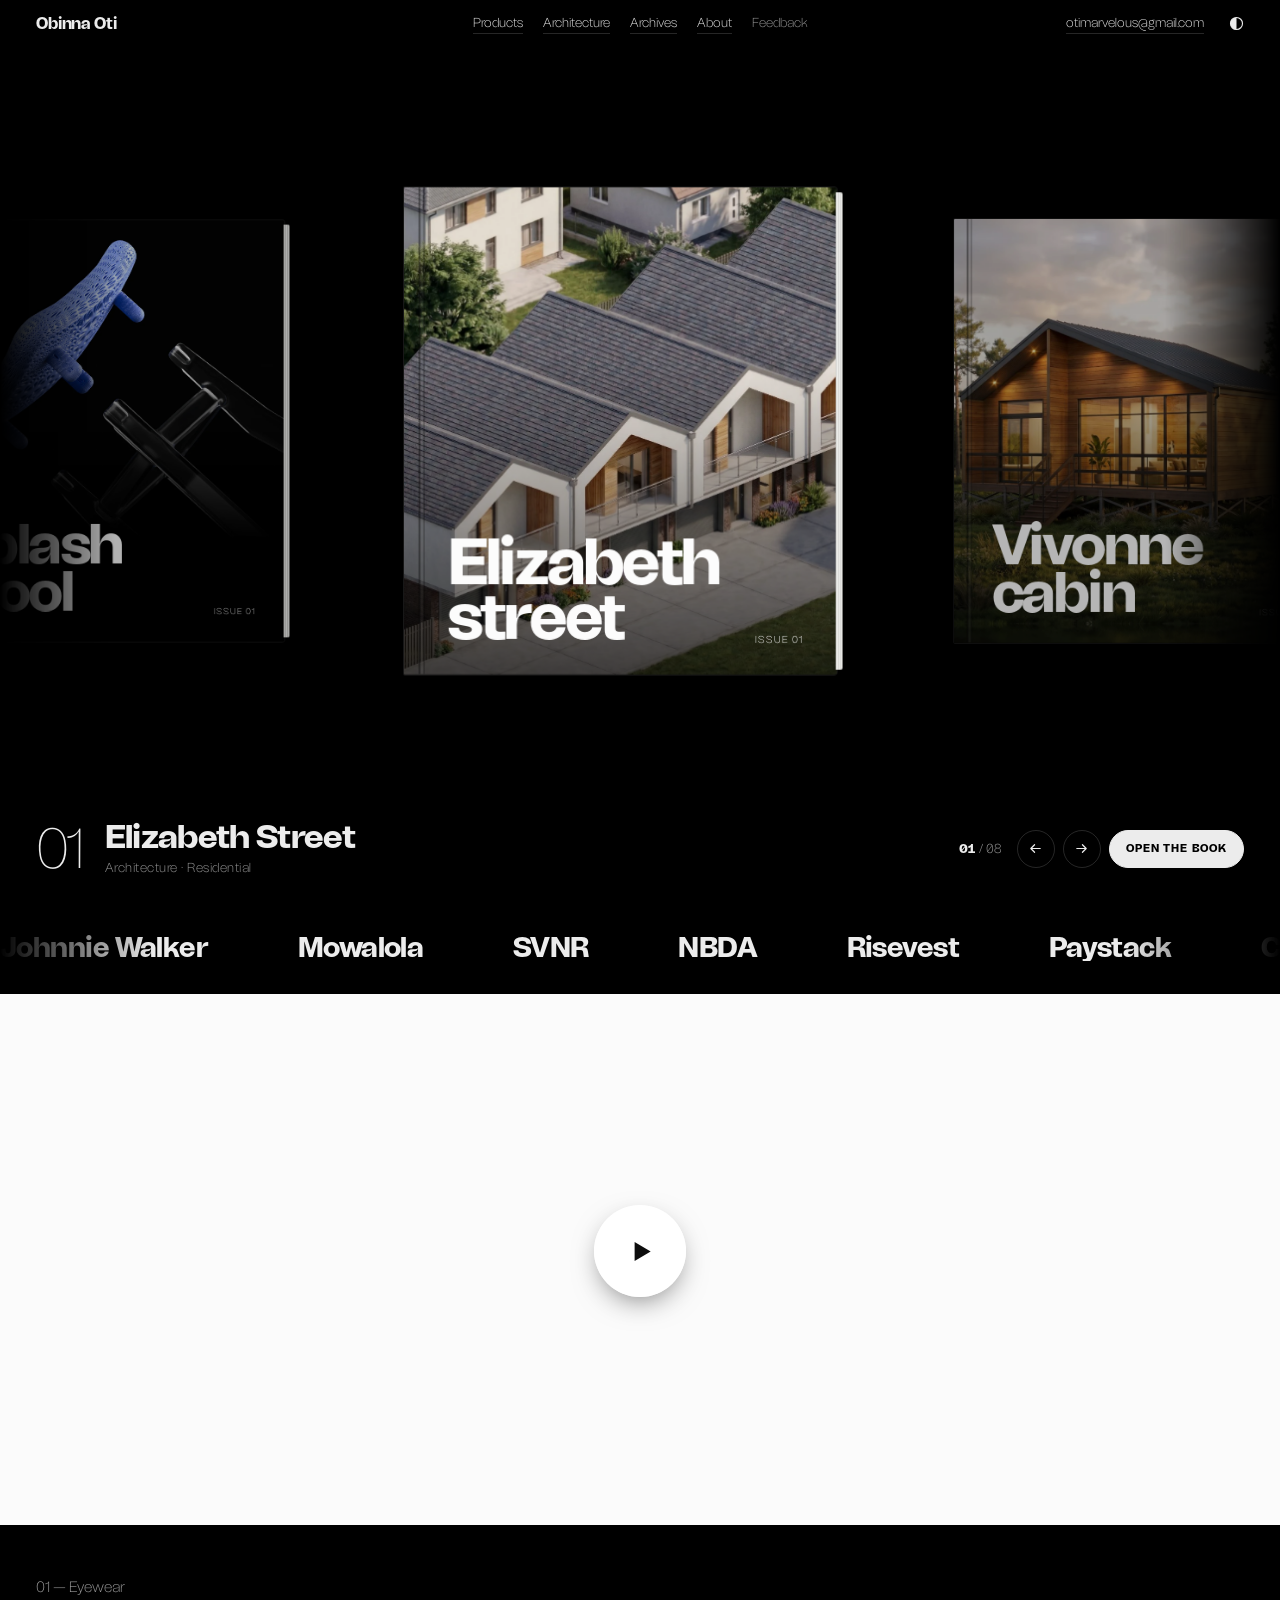
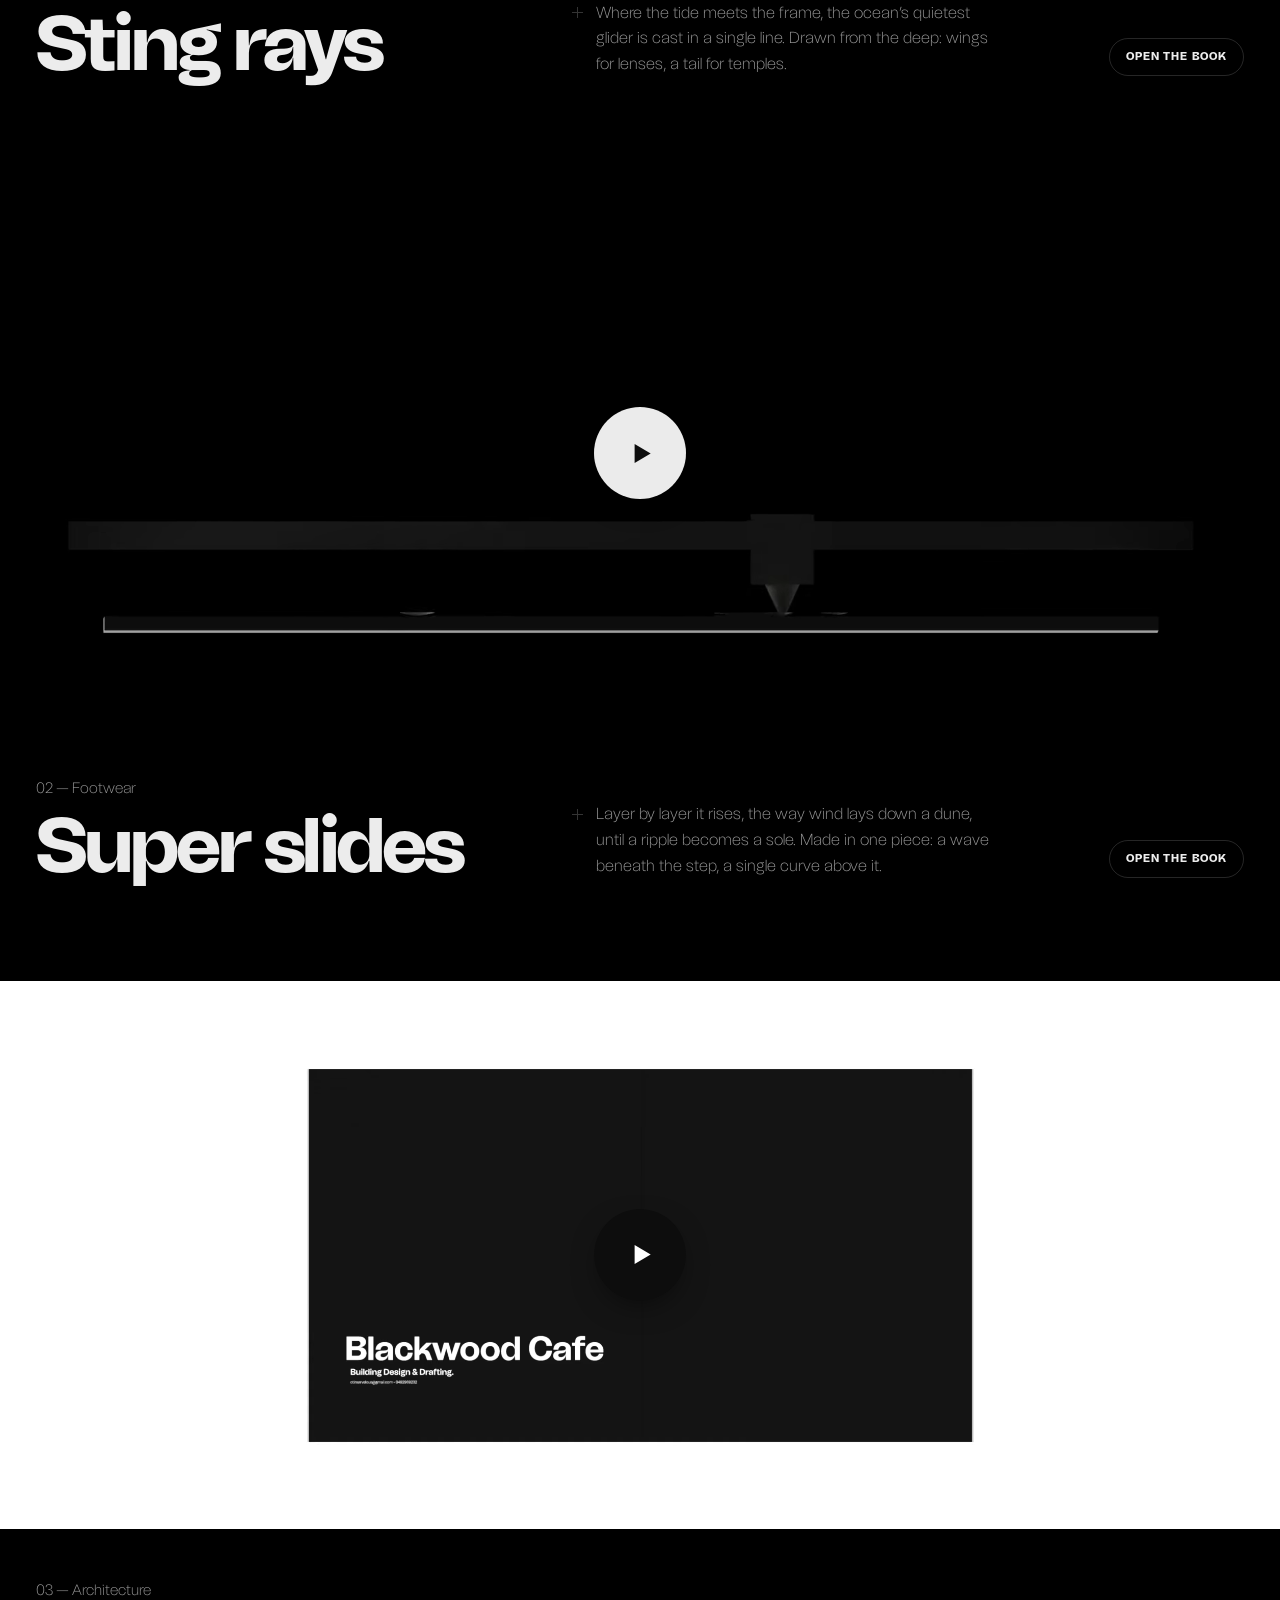
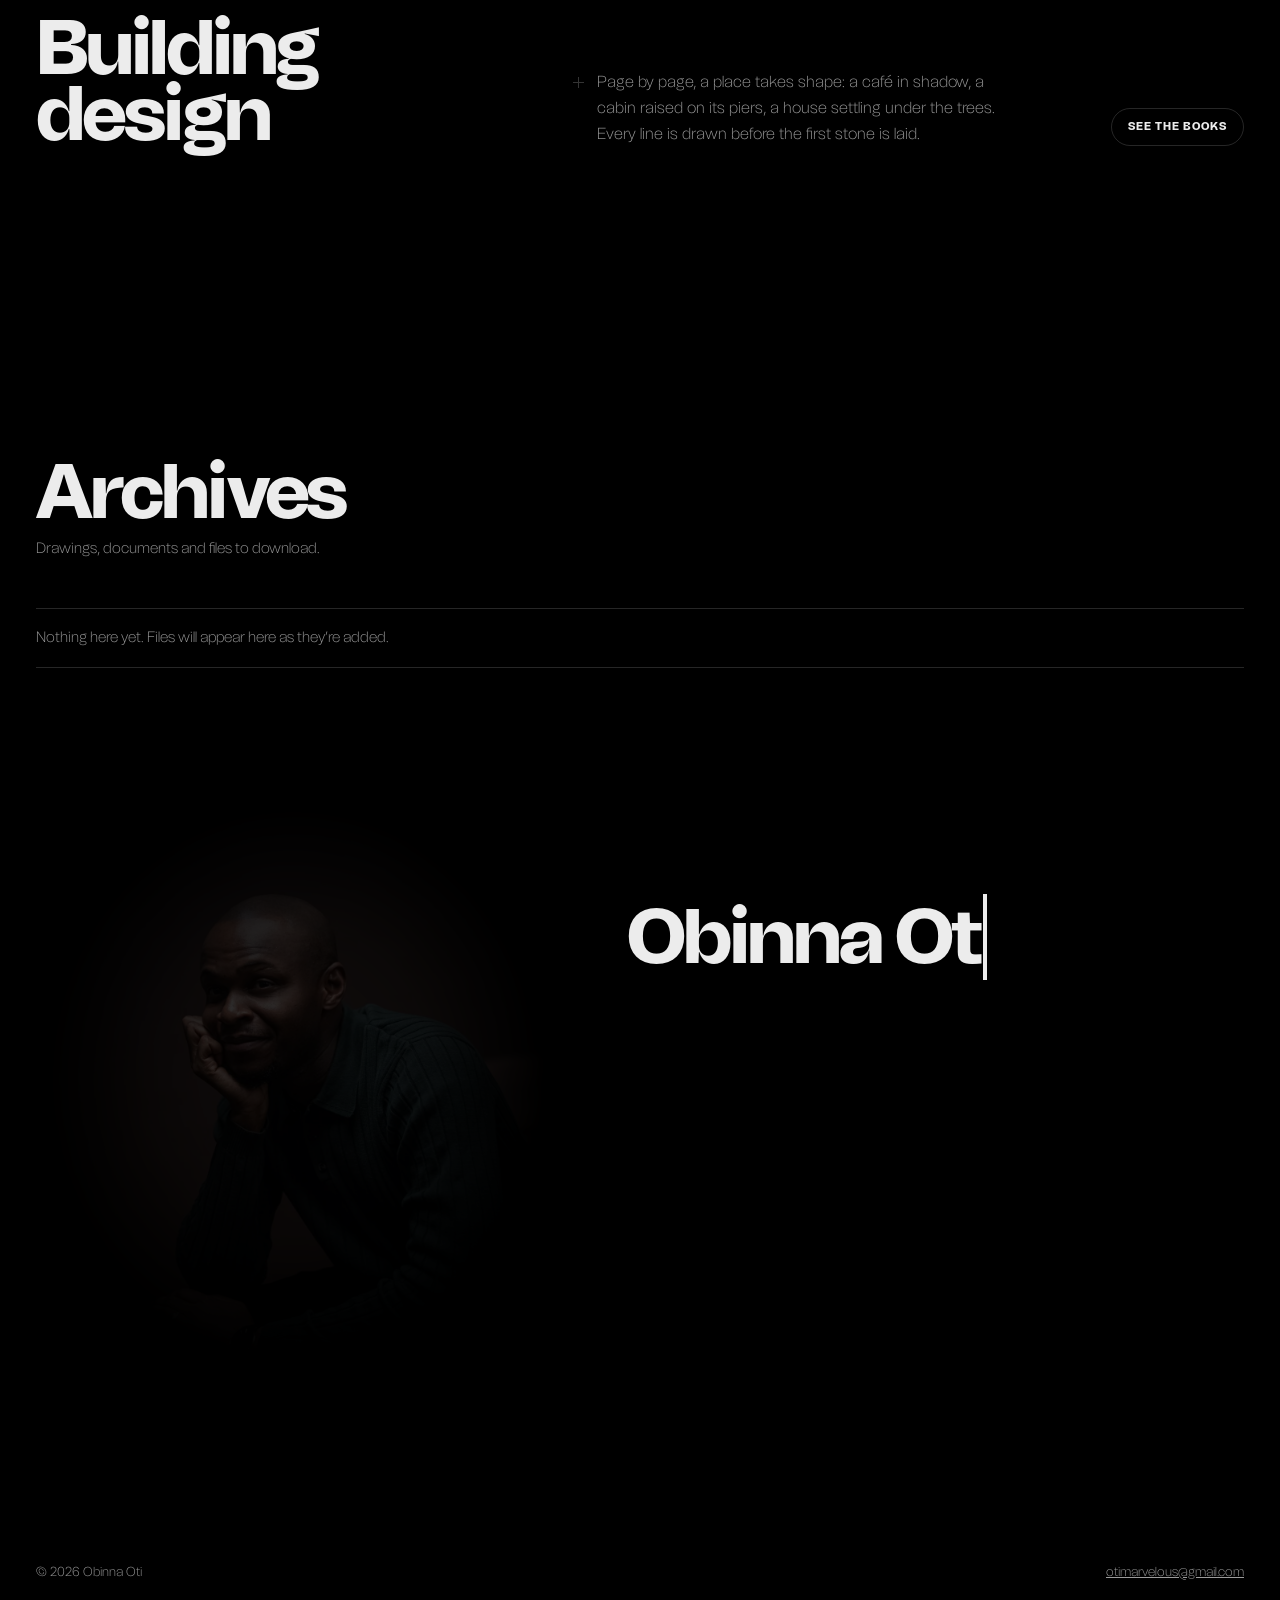
==== commit 84ceaf02: "Archives: files to download, uploaded from the Studio; Clients out of the top bar - The top bar read" ====
--- a/index.html
+++ b/index.html
@@ -43,7 +43,7 @@
         <nav class="bar__nav bar__sections" aria-label="Sections">
           <a class="bar__link" href="#shelf" data-scroll="shelf" data-group="products">Products</a>
           <a class="bar__link" href="#shelf" data-scroll="shelf" data-group="architecture">Architecture</a>
-          <a class="bar__link" href="#clients" data-scroll="clients">Clients</a>
+          <a class="bar__link" href="#archives" data-scroll="archives">Archives</a>
           <a class="bar__link" href="#about" data-scroll="about">About</a>
           <a class="bar__link" href="#testimonials" data-scroll="testimonials">Feedback</a>
         </nav>
@@ -207,6 +207,18 @@
     </section>
     </div>
 
+    <!-- ═══════════ ARCHIVES ═══════════
+         Files visitors can download. main.js lists them from archives/archives.js, which the Studio
+         (studio.html) updates when you upload or remove a file; the files are in archives/files/. -->
+    <section class="archives" id="archives" aria-labelledby="archivesTitle">
+      <div class="archives__head">
+        <h2 class="motion__title reveal" id="archivesTitle">Archives</h2>
+        <p class="archives__intro reveal">Drawings, documents and files to download.</p>
+      </div>
+      <ul class="archives__list" id="archivesList"></ul>
+      <p class="archives__empty" id="archivesEmpty" hidden>Nothing here yet. Files will appear here as they’re added.</p>
+    </section>
+
     <!-- ═══════════ ABOUT ═══════════
          The "Who am I?" text from the 2026 portfolio. Edit the paragraphs freely; each <p> is one paragraph.
          As the section scrolls into view, main.js types the name and text out and fades the portrait in. -->
@@ -291,6 +303,7 @@
 
 <script src="projects/books.js"></script>
 <script src="projects/projects.js"></script>
+<script src="archives/archives.js"></script>
 <script src="assets/js/vendor/page-flip.browser.js"></script>
 <script src="assets/js/main.js"></script>
 </body>
--- a/assets/css/style.css
+++ b/assets/css/style.css
@@ -555,6 +555,35 @@
 .logos.is-moving .logos__track { flex-wrap: nowrap; width: auto; padding: 0 var(--logo-gap) 0 0; }
 @keyframes logos { to { transform: translateX(calc(-100% / var(--copies, 1))); } }
 
+/* Archives: files to download, one row each, between hairlines */
+.archives { padding: clamp(72px, 10vw, 144px) var(--gutter) 0; }
+.archives__head { display: grid; gap: 14px; margin-bottom: clamp(28px, 4vw, 48px); }
+.archives__intro { margin: 0; font-size: 15px; color: var(--desk-muted); }
+.archives__list { list-style: none; margin: 0; padding: 0; border-top: 1px solid var(--desk-line); }
+.archives__list:empty { display: none; }
+.archives__item {
+  display: flex;
+  align-items: center;
+  justify-content: space-between;
+  gap: 14px 24px;
+  padding: 18px 0;
+  border-bottom: 1px solid var(--desk-line);
+}
+.archives__body { min-width: 0; display: grid; gap: 4px; }
+.archives__body b { font: 800 clamp(17px, 1.6vw, 22px)/1.2 var(--font-display); letter-spacing: -.015em; overflow-wrap: anywhere; }
+.archives__body span { font-size: 14px; line-height: 1.5; color: var(--desk-muted); }
+.archives__body small { font-size: 13px; color: var(--desk-muted); }
+.archives__item .btn { flex: none; }
+.archives__empty {
+  margin: 0;
+  padding: 18px 0;
+  border-top: 1px solid var(--desk-line);
+  border-bottom: 1px solid var(--desk-line);
+  font-size: 15px;
+  color: var(--desk-muted);
+}
+@media (max-width: 520px) { .archives__item { flex-direction: column; align-items: flex-start; } }
+
 /* About: the portrait on the left, the name and text beside it; on phones the portrait comes first */
 .about {
   display: grid;
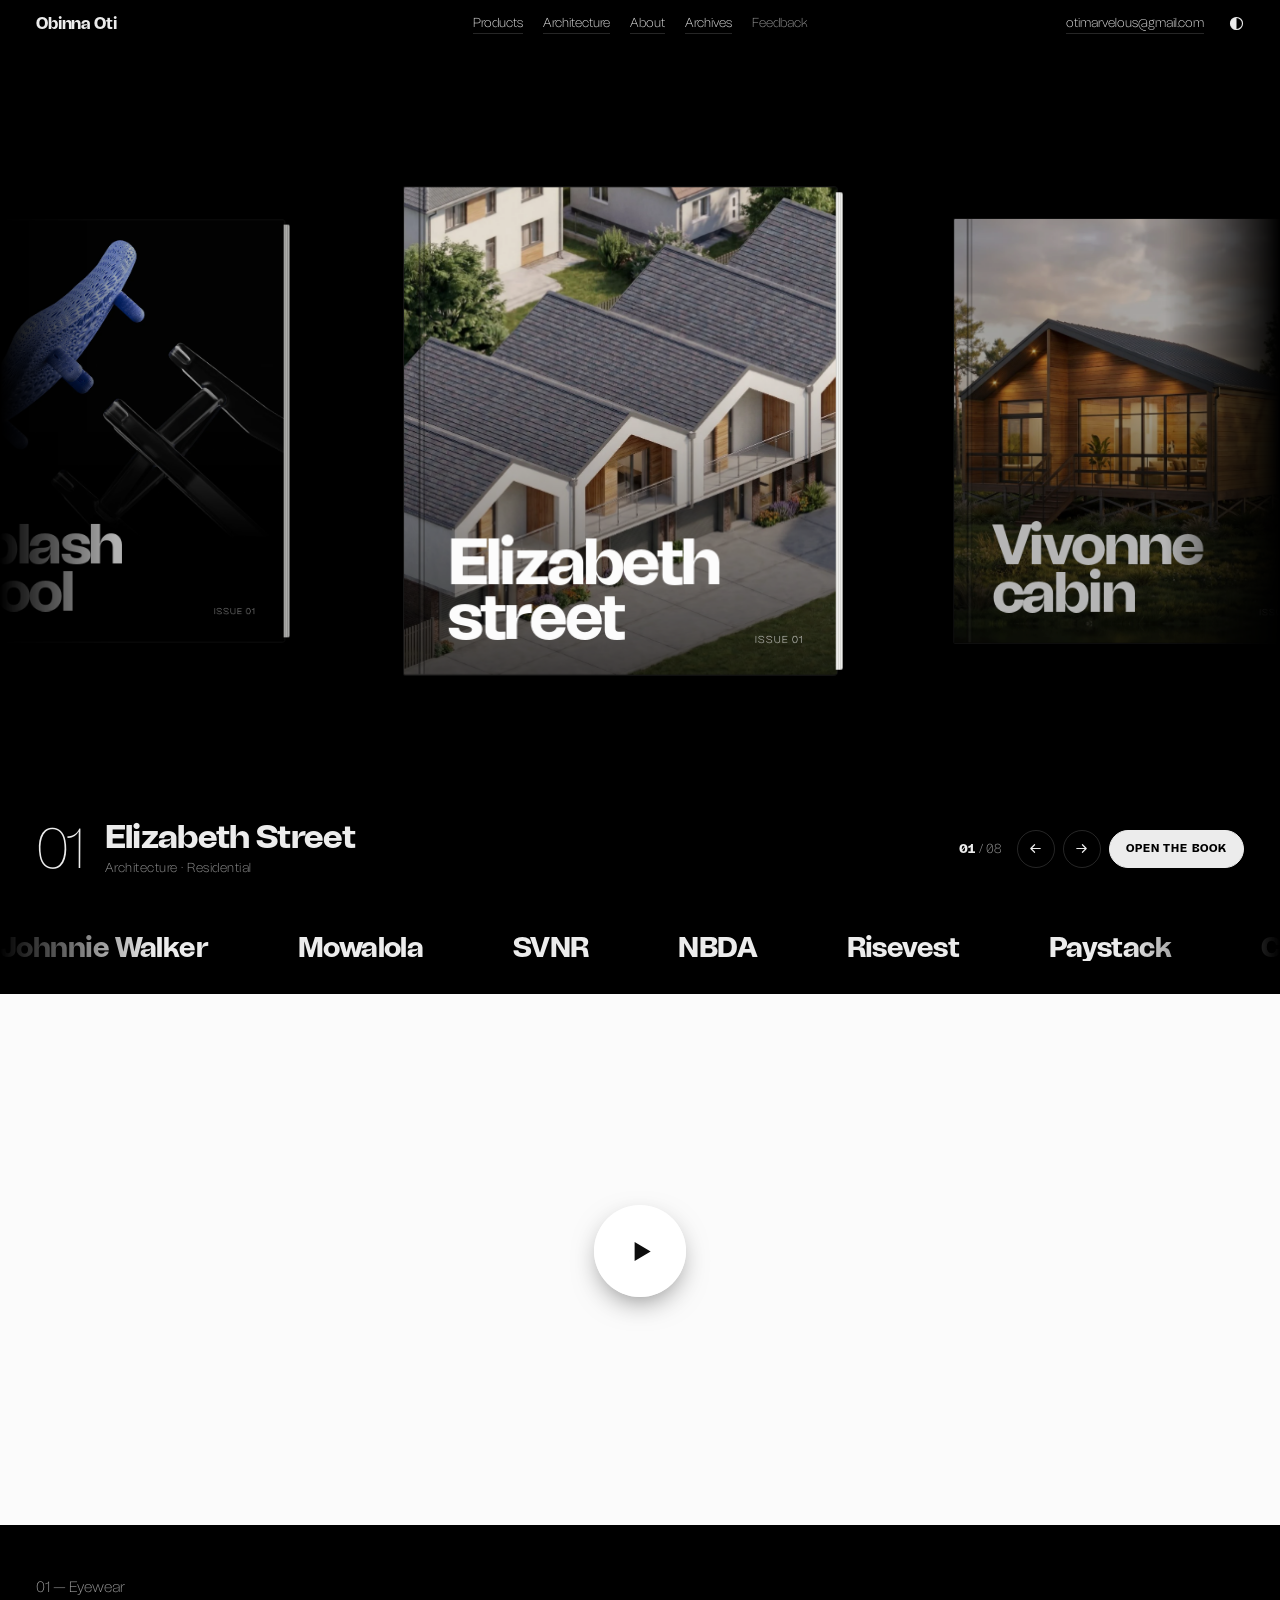
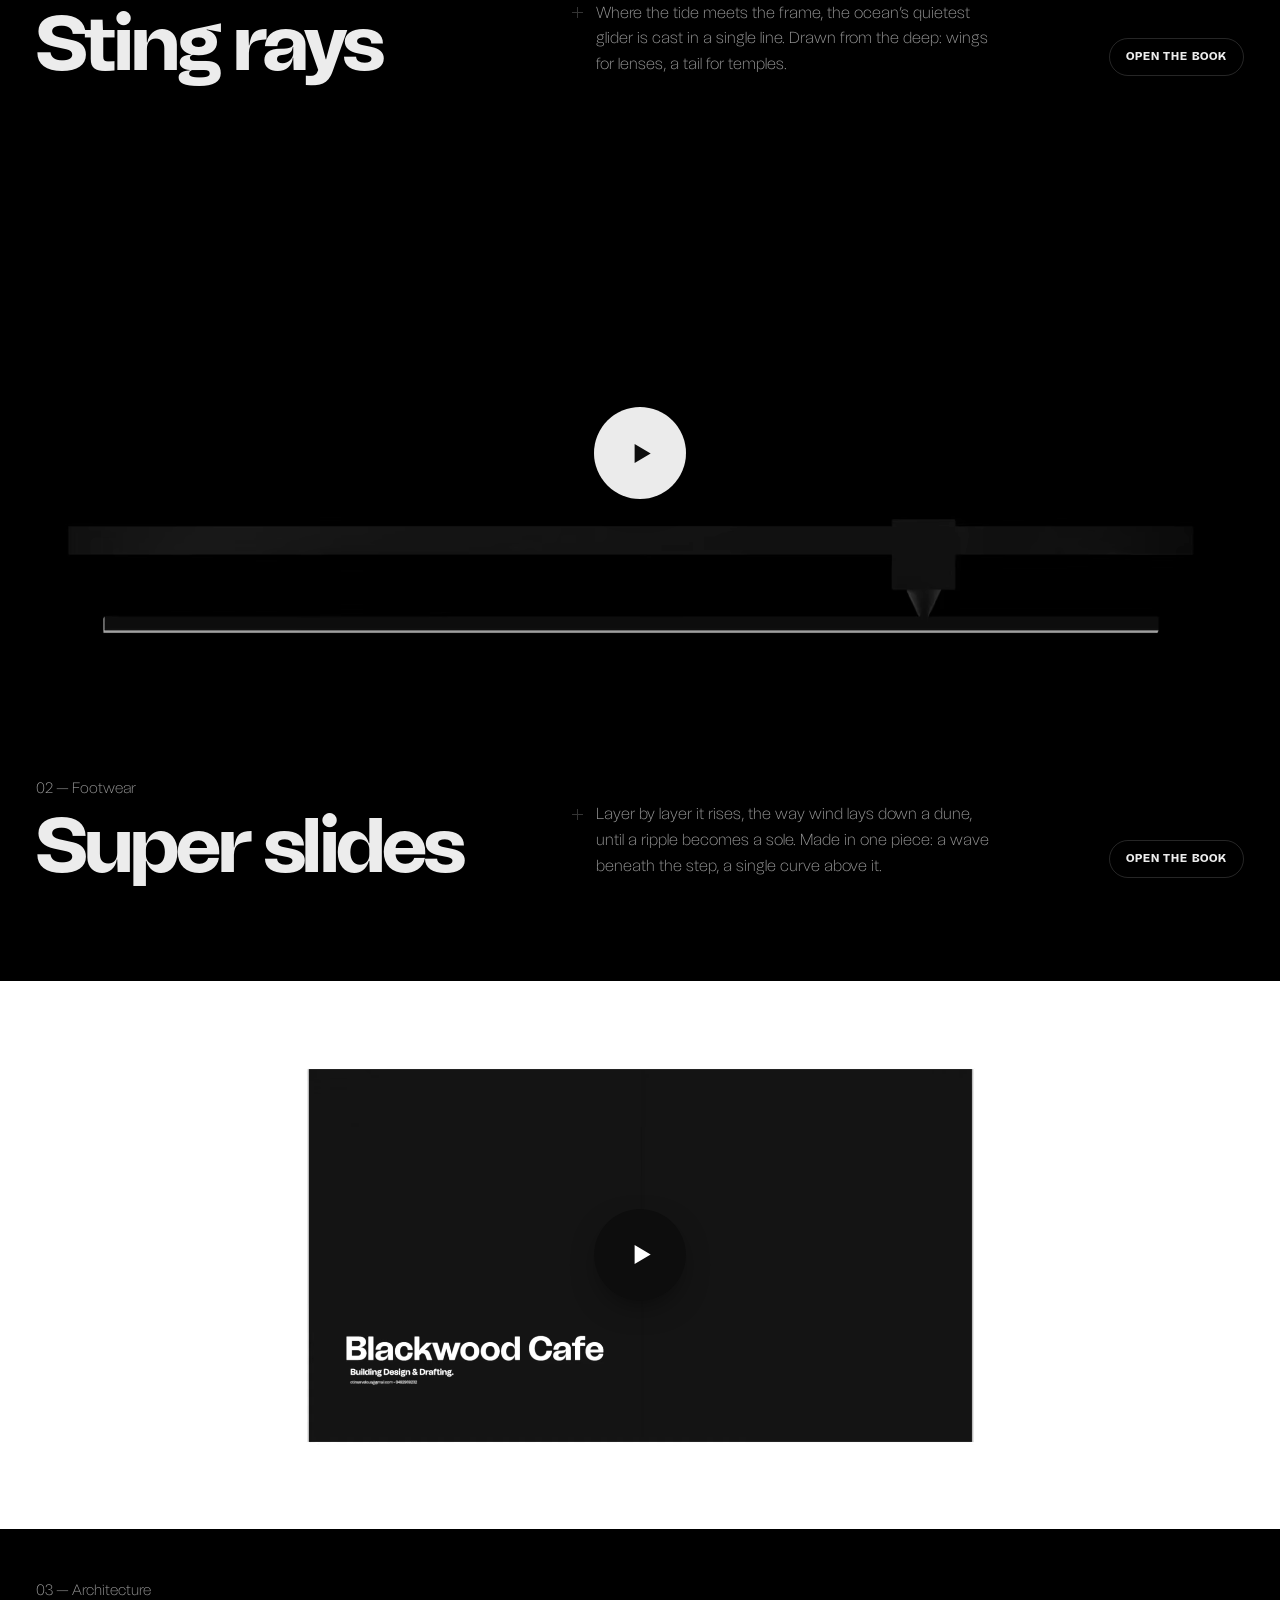
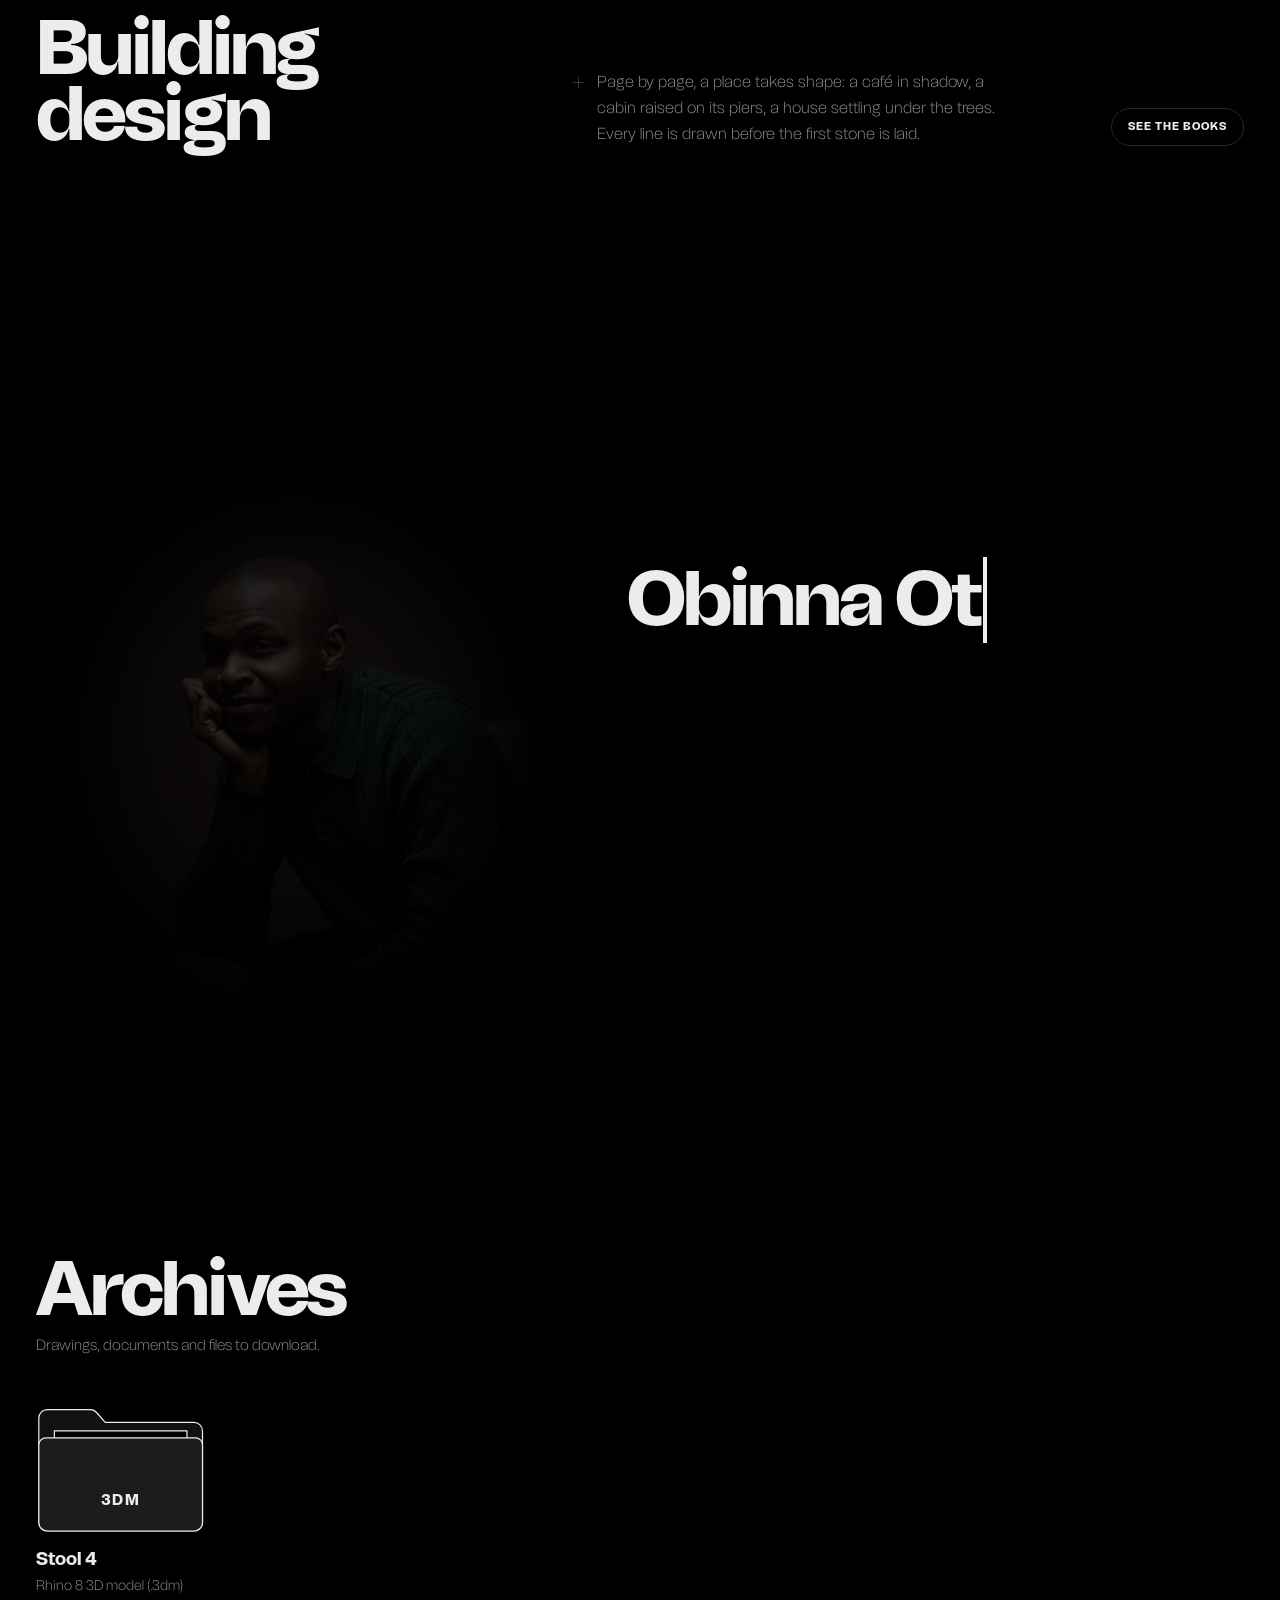
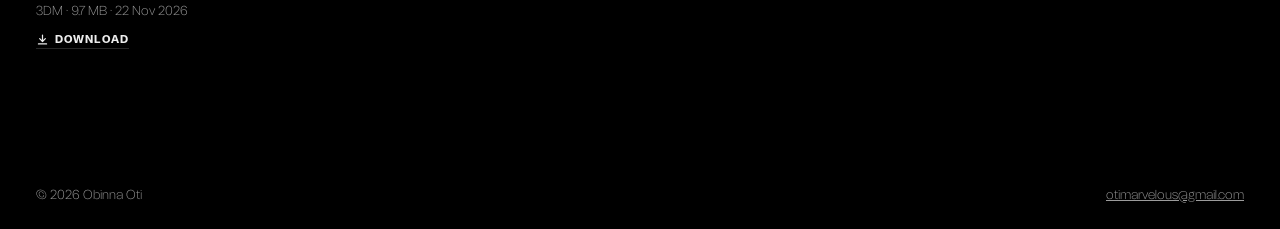
==== commit 82ce23c1: "Archives: under About, files shown as folders; add Stool 4 - The Archives section moves under the Ab" ====
--- a/index.html
+++ b/index.html
@@ -43,8 +43,8 @@
         <nav class="bar__nav bar__sections" aria-label="Sections">
           <a class="bar__link" href="#shelf" data-scroll="shelf" data-group="products">Products</a>
           <a class="bar__link" href="#shelf" data-scroll="shelf" data-group="architecture">Architecture</a>
+          <a class="bar__link" href="#about" data-scroll="about">About</a>
           <a class="bar__link" href="#archives" data-scroll="archives">Archives</a>
-          <a class="bar__link" href="#about" data-scroll="about">About</a>
           <a class="bar__link" href="#testimonials" data-scroll="testimonials">Feedback</a>
         </nav>
         <div class="bar__nav bar__end">
@@ -207,18 +207,6 @@
     </section>
     </div>
 
-    <!-- ═══════════ ARCHIVES ═══════════
-         Files visitors can download. main.js lists them from archives/archives.js, which the Studio
-         (studio.html) updates when you upload or remove a file; the files are in archives/files/. -->
-    <section class="archives" id="archives" aria-labelledby="archivesTitle">
-      <div class="archives__head">
-        <h2 class="motion__title reveal" id="archivesTitle">Archives</h2>
-        <p class="archives__intro reveal">Drawings, documents and files to download.</p>
-      </div>
-      <ul class="archives__list" id="archivesList"></ul>
-      <p class="archives__empty" id="archivesEmpty" hidden>Nothing here yet. Files will appear here as they’re added.</p>
-    </section>
-
     <!-- ═══════════ ABOUT ═══════════
          The "Who am I?" text from the 2026 portfolio. Edit the paragraphs freely; each <p> is one paragraph.
          As the section scrolls into view, main.js types the name and text out and fades the portrait in. -->
@@ -237,6 +225,18 @@
           <p>I don’t believe in limitations; I see opportunities for innovation. When something seems difficult, I take it as a sign that there may be a better way to approach it.</p>
         </div>
       </div>
+    </section>
+
+    <!-- ═══════════ ARCHIVES ═══════════
+         Files visitors can download. main.js lists them from archives/archives.js, which the Studio
+         (studio.html) updates when you upload or remove a file; the files are in archives/files/. -->
+    <section class="archives" id="archives" aria-labelledby="archivesTitle">
+      <div class="archives__head">
+        <h2 class="motion__title reveal" id="archivesTitle">Archives</h2>
+        <p class="archives__intro reveal">Drawings, documents and files to download.</p>
+      </div>
+      <ul class="archives__list" id="archivesList" aria-label="Files to download"></ul>
+      <p class="archives__empty" id="archivesEmpty" hidden>Nothing here yet. Files will appear here as they’re added.</p>
     </section>
 
     <footer class="site-foot">
--- a/assets/css/style.css
+++ b/assets/css/style.css
@@ -555,25 +555,62 @@
 .logos.is-moving .logos__track { flex-wrap: nowrap; width: auto; padding: 0 var(--logo-gap) 0 0; }
 @keyframes logos { to { transform: translateX(calc(-100% / var(--copies, 1))); } }
 
-/* Archives: files to download, one row each, between hairlines */
-.archives { padding: clamp(72px, 10vw, 144px) var(--gutter) 0; }
+/* Archives: under About, each file a folder in a grid, with its type on the folder's front.
+   Hovering opens the folder a little: the front tips forward and the paper inside rises. */
+.archives { padding: clamp(24px, 4vw, 56px) var(--gutter) clamp(72px, 9vw, 128px); }
 .archives__head { display: grid; gap: 14px; margin-bottom: clamp(28px, 4vw, 48px); }
 .archives__intro { margin: 0; font-size: 15px; color: var(--desk-muted); }
-.archives__list { list-style: none; margin: 0; padding: 0; border-top: 1px solid var(--desk-line); }
+.archives__list {
+  list-style: none;
+  margin: 0;
+  padding: 0;
+  display: grid;
+  grid-template-columns: repeat(auto-fill, minmax(150px, 1fr));
+  gap: 40px clamp(20px, 3vw, 40px);
+}
 .archives__list:empty { display: none; }
-.archives__item {
-  display: flex;
+.archives__item { min-width: 0; }
+.archives__folder { display: grid; justify-items: start; gap: 6px; color: inherit; text-decoration: none; cursor: var(--cursor-hot); }
+.archives__icon { position: relative; display: block; width: 100%; max-width: 180px; margin-bottom: 8px; }
+.folder { display: block; width: 100%; height: auto; overflow: visible; }
+.folder path { stroke: currentColor; stroke-width: 1.2; vector-effect: non-scaling-stroke; stroke-linejoin: round; }
+.folder__back { fill: color-mix(in srgb, var(--desk-ink) 7%, var(--desk)); }
+.folder__paper { fill: var(--desk); transition: transform .35s var(--ease); }
+.folder__front {
+  fill: color-mix(in srgb, var(--desk-ink) 12%, var(--desk));
+  transform-box: fill-box;
+  transform-origin: 50% 100%;
+  transition: transform .35s var(--ease);
+}
+.archives__type {
+  position: absolute;
+  left: 0; right: 0; bottom: 20%;
+  text-align: center;
+  font: 800 clamp(12px, 1.2vw, 15px)/1 var(--font-display);
+  letter-spacing: .1em;
+}
+.archives__name { font: 800 clamp(16px, 1.4vw, 19px)/1.2 var(--font-display); letter-spacing: -.015em; overflow-wrap: anywhere; }
+.archives__note { font-size: 14px; line-height: 1.45; color: var(--desk-muted); }
+.archives__meta { font-size: 13px; color: var(--desk-muted); }
+.archives__get {
+  display: inline-flex;
   align-items: center;
-  justify-content: space-between;
-  gap: 14px 24px;
-  padding: 18px 0;
+  gap: 6px;
+  margin-top: 6px;
+  padding-bottom: 2px;
   border-bottom: 1px solid var(--desk-line);
-}
-.archives__body { min-width: 0; display: grid; gap: 4px; }
-.archives__body b { font: 800 clamp(17px, 1.6vw, 22px)/1.2 var(--font-display); letter-spacing: -.015em; overflow-wrap: anywhere; }
-.archives__body span { font-size: 14px; line-height: 1.5; color: var(--desk-muted); }
-.archives__body small { font-size: 13px; color: var(--desk-muted); }
-.archives__item .btn { flex: none; }
+  font: 800 11px/1 var(--font-display);
+  letter-spacing: .1em;
+  text-transform: uppercase;
+}
+.archives__get svg { width: 13px; height: 13px; }
+.archives__folder:focus-visible { outline: 2px solid currentColor; outline-offset: 8px; border-radius: 6px; }
+@media (hover: hover) and (pointer: fine) {
+  .archives__folder:hover .folder__front { transform: perspective(300px) rotateX(-22deg); }
+  .archives__folder:hover .folder__paper { transform: translateY(-5px); }
+  .archives__folder:hover .archives__get { border-color: currentColor; }
+}
+@media (prefers-reduced-motion: reduce) { .folder__front, .folder__paper { transition: none; } }
 .archives__empty {
   margin: 0;
   padding: 18px 0;
@@ -582,7 +619,6 @@
   font-size: 15px;
   color: var(--desk-muted);
 }
-@media (max-width: 520px) { .archives__item { flex-direction: column; align-items: flex-start; } }
 
 /* About: the portrait on the left, the name and text beside it; on phones the portrait comes first */
 .about {
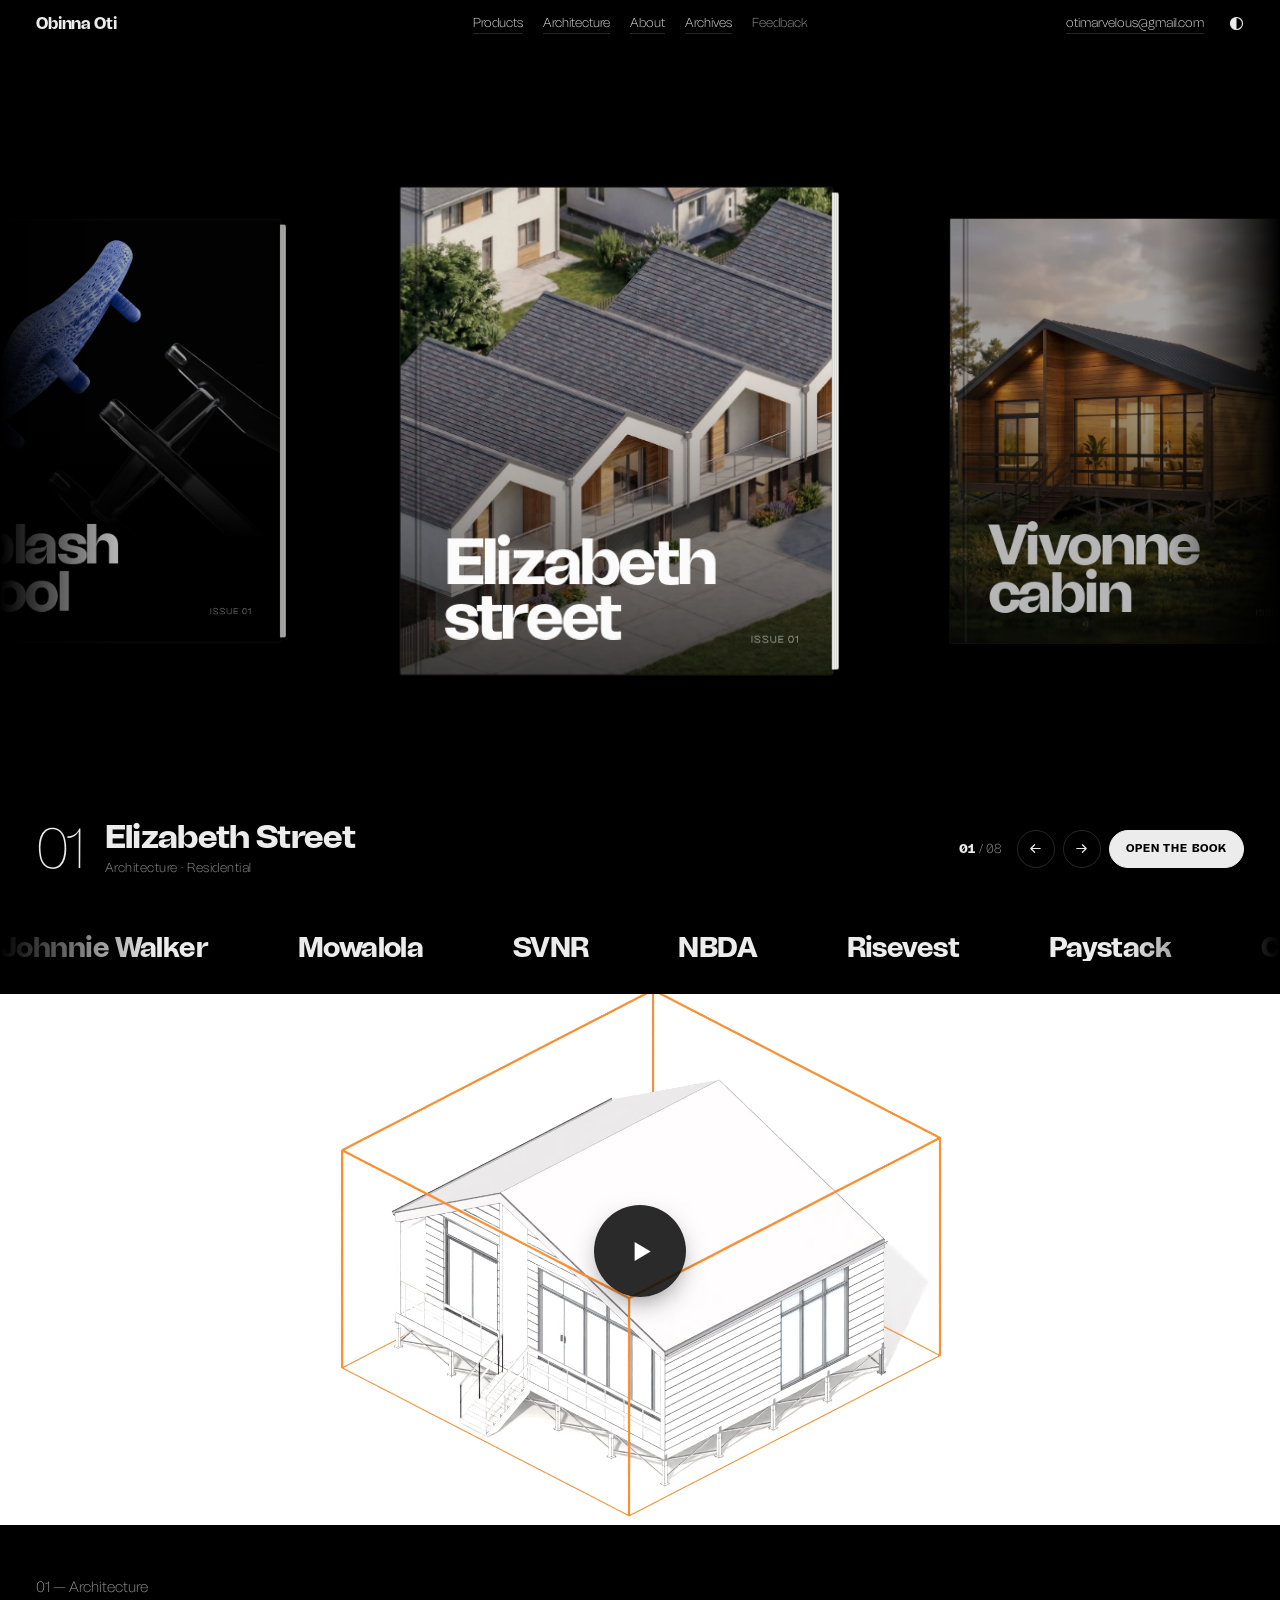
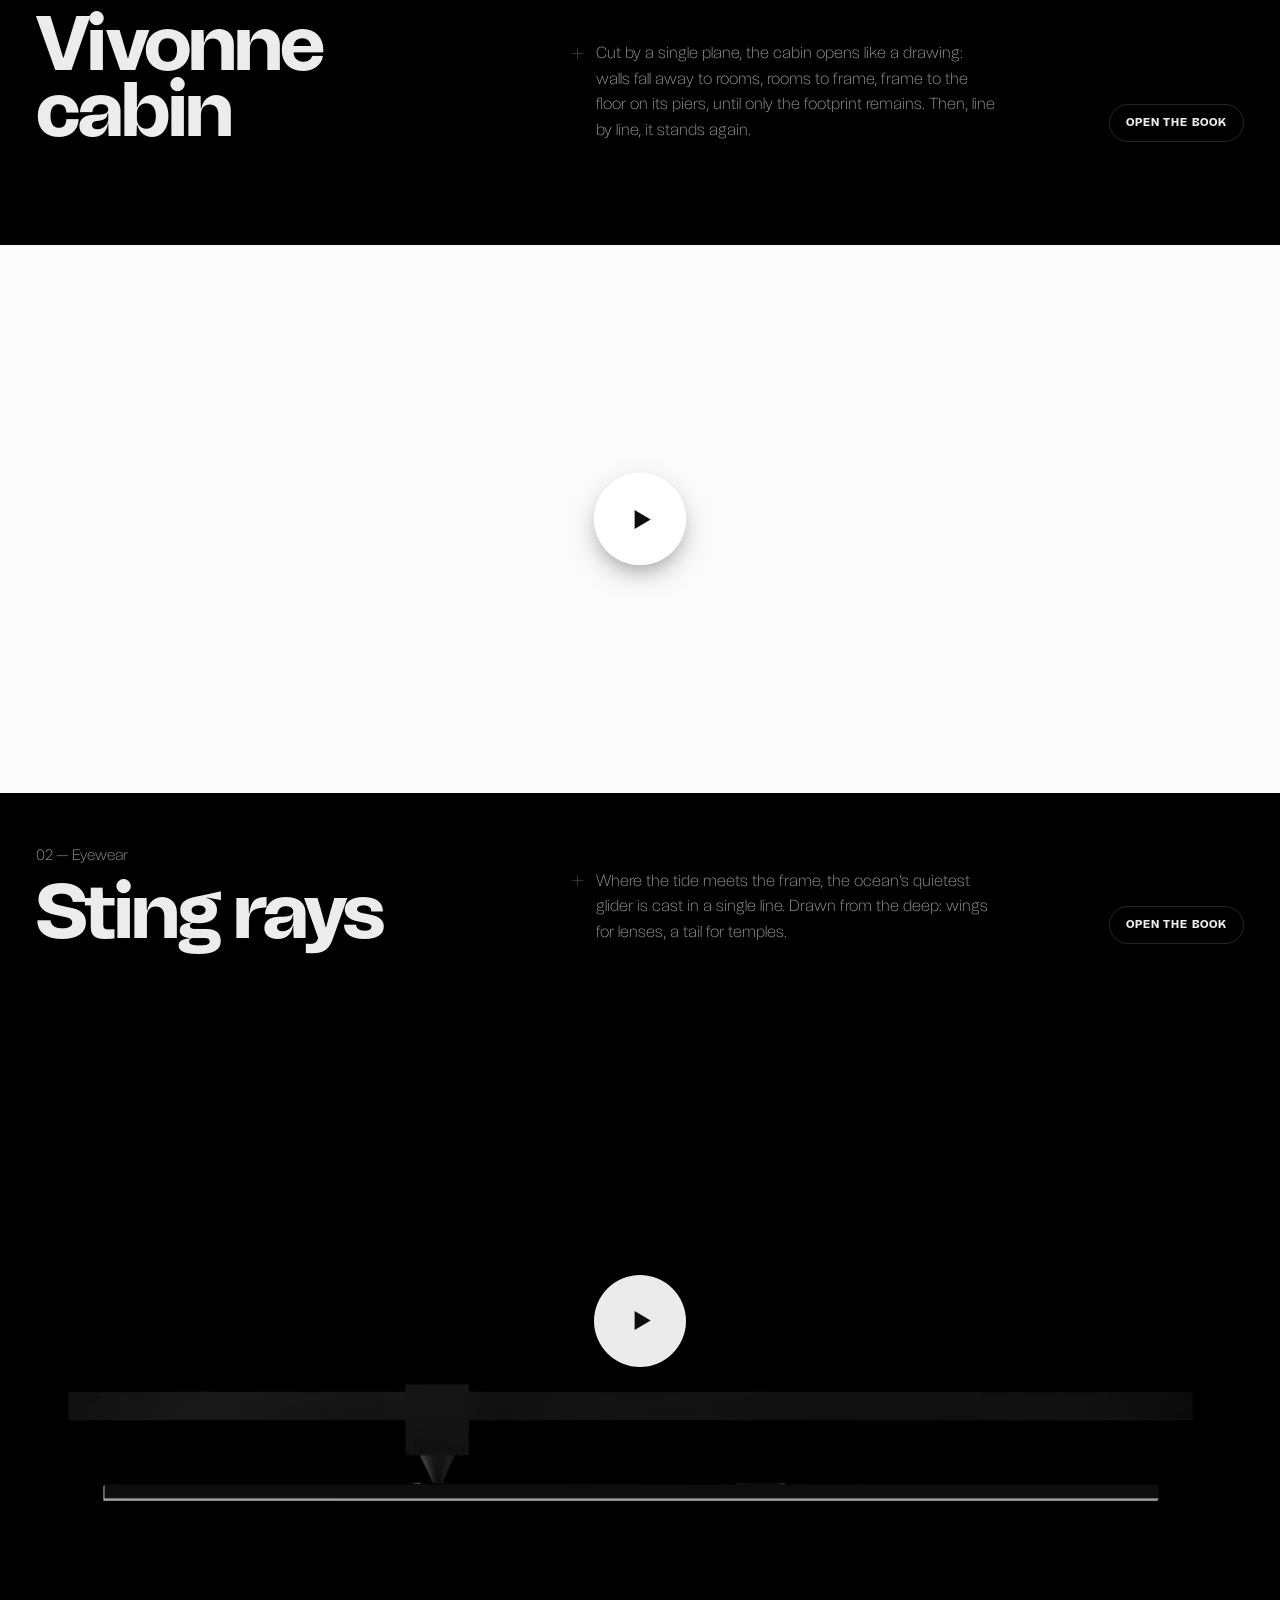
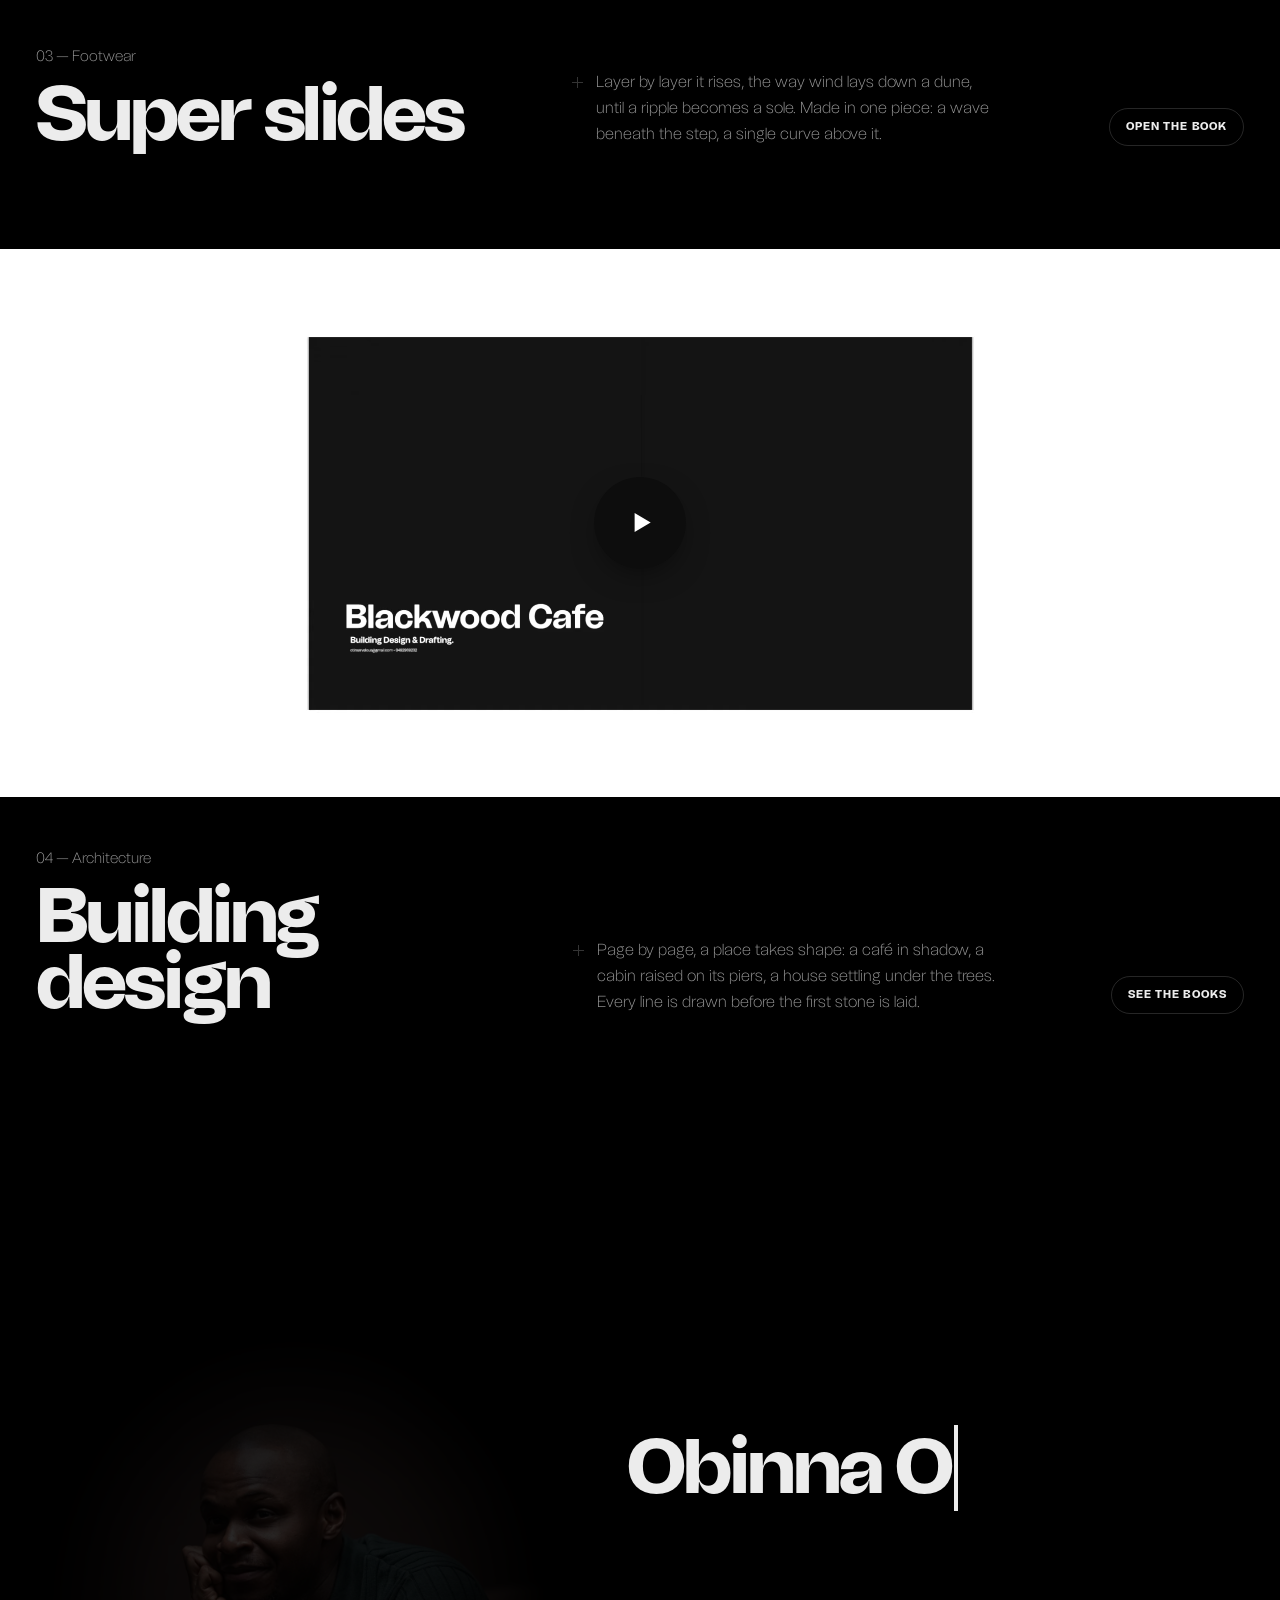
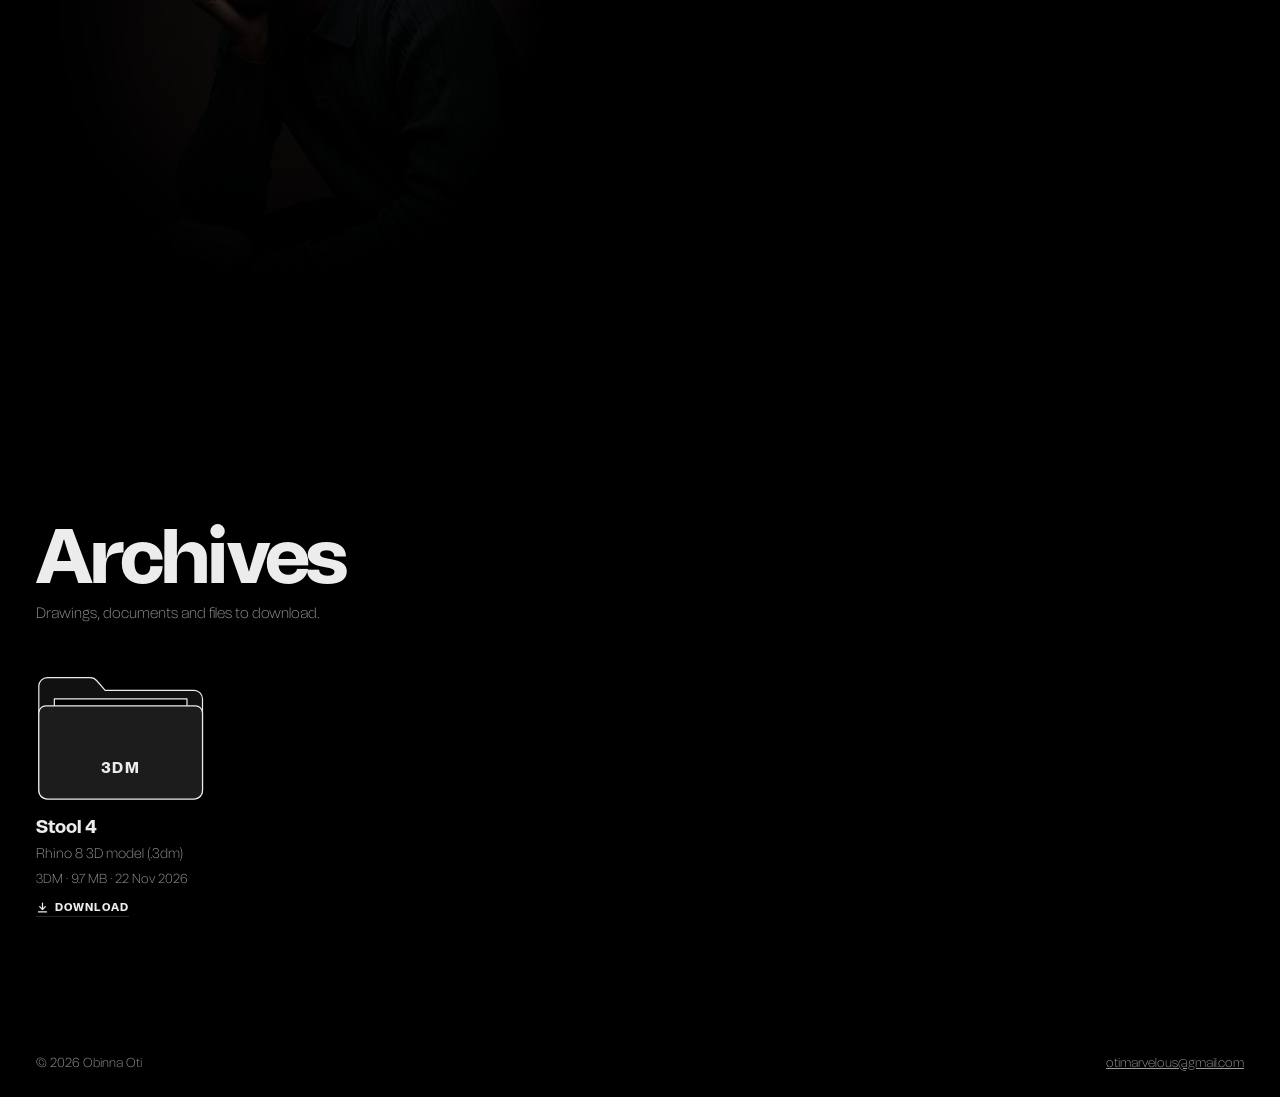
==== commit c1445a39: "Motion: the Vivonne Cabin section-box animation plays first 01 — Architecture, Vivonne cabin: the se" ====
--- a/index.html
+++ b/index.html
@@ -88,6 +88,30 @@
     <section class="motion" id="motion" aria-label="Motion">
       <h2 class="sr-only">Motion</h2>
       <article class="motion__item">
+        <!-- reel--whole: the section box animation on white, shown whole in the strip on its own white -->
+        <figure class="reel reel--whole">
+          <div class="reel__frame">
+            <video class="reel__video" poster="assets/media/vivonne-animation-poster.jpg"
+                   playsinline muted loop preload="none" aria-label="Animation of the Vivonne Cabin model inside an orange section box: the box slices through the gable-roofed cabin, revealing its rooms, wall framing and floor on its piers down to the bare footprint, then the cabin builds back up whole">
+              <source src="assets/media/vivonne-animation.mp4" type="video/mp4">
+              <source src="assets/media/vivonne-animation.webm" type="video/webm">
+            </video>
+            <button class="reel__big" type="button" aria-label="Play animation">
+              <svg viewBox="0 0 24 24" aria-hidden="true"><path class="i-play" d="M8 5.5v13l11-6.5z"/><path class="i-pause" d="M9 6.5v11M15 6.5v11" fill="none" stroke="currentColor" stroke-width="2.4" stroke-linecap="round"/></svg>
+            </button>
+          </div>
+        </figure>
+        <div class="motion__text">
+          <div>
+            <p class="motion__kicker reveal">01 — Architecture</p>
+            <h3 class="motion__title reveal">Vivonne cabin</h3>
+          </div>
+          <p class="motion__body reveal">Cut by a single plane, the cabin opens like a drawing: walls fall away to rooms, rooms to frame, frame to the floor on its piers, until only the footprint remains. Then, line by line, it stands again.</p>
+          <a class="btn reveal" href="#vivonne-cabin">Open the book</a>
+        </div>
+      </article>
+
+      <article class="motion__item">
         <figure class="reel">
           <div class="reel__frame">
             <video class="reel__video" poster="assets/media/sting-rays-animation-poster.jpg"
@@ -102,7 +126,7 @@
         </figure>
         <div class="motion__text">
           <div>
-            <p class="motion__kicker reveal">01 — Eyewear</p>
+            <p class="motion__kicker reveal">02 — Eyewear</p>
             <h3 class="motion__title reveal">Sting rays</h3>
           </div>
           <p class="motion__body reveal">Where the tide meets the frame, the ocean&#x2019;s quietest glider is cast in a single line. Drawn from the deep: wings for lenses, a tail for temples.</p>
@@ -125,7 +149,7 @@
         </figure>
         <div class="motion__text">
           <div>
-            <p class="motion__kicker reveal">02 — Footwear</p>
+            <p class="motion__kicker reveal">03 — Footwear</p>
             <h3 class="motion__title reveal">Super slides</h3>
           </div>
           <p class="motion__body reveal">Layer by layer it rises, the way wind lays down a dune, until a ripple becomes a sole. Made in one piece: a wave beneath the step, a single curve above it.</p>
@@ -149,7 +173,7 @@
         </figure>
         <div class="motion__text">
           <div>
-            <p class="motion__kicker reveal">03 — Architecture</p>
+            <p class="motion__kicker reveal">04 — Architecture</p>
             <h3 class="motion__title reveal">Building design</h3>
           </div>
           <p class="motion__body reveal">Page by page, a place takes shape: a café in shadow, a cabin raised on its piers, a house settling under the trees. Every line is drawn before the first stone is laid.</p>
@@ -175,7 +199,7 @@
         </figure>
         <div class="motion__text">
           <div>
-            <p class="motion__kicker reveal">04 — Lighting</p>
+            <p class="motion__kicker reveal">05 — Lighting</p>
             <h3 class="motion__title reveal">Tangerine</h3>
           </div>
           <p class="motion__body reveal">Out of the branches I pluck light. Ripe in three colours, each fruit carries a small sun, and opens to show the glow it keeps inside.</p>
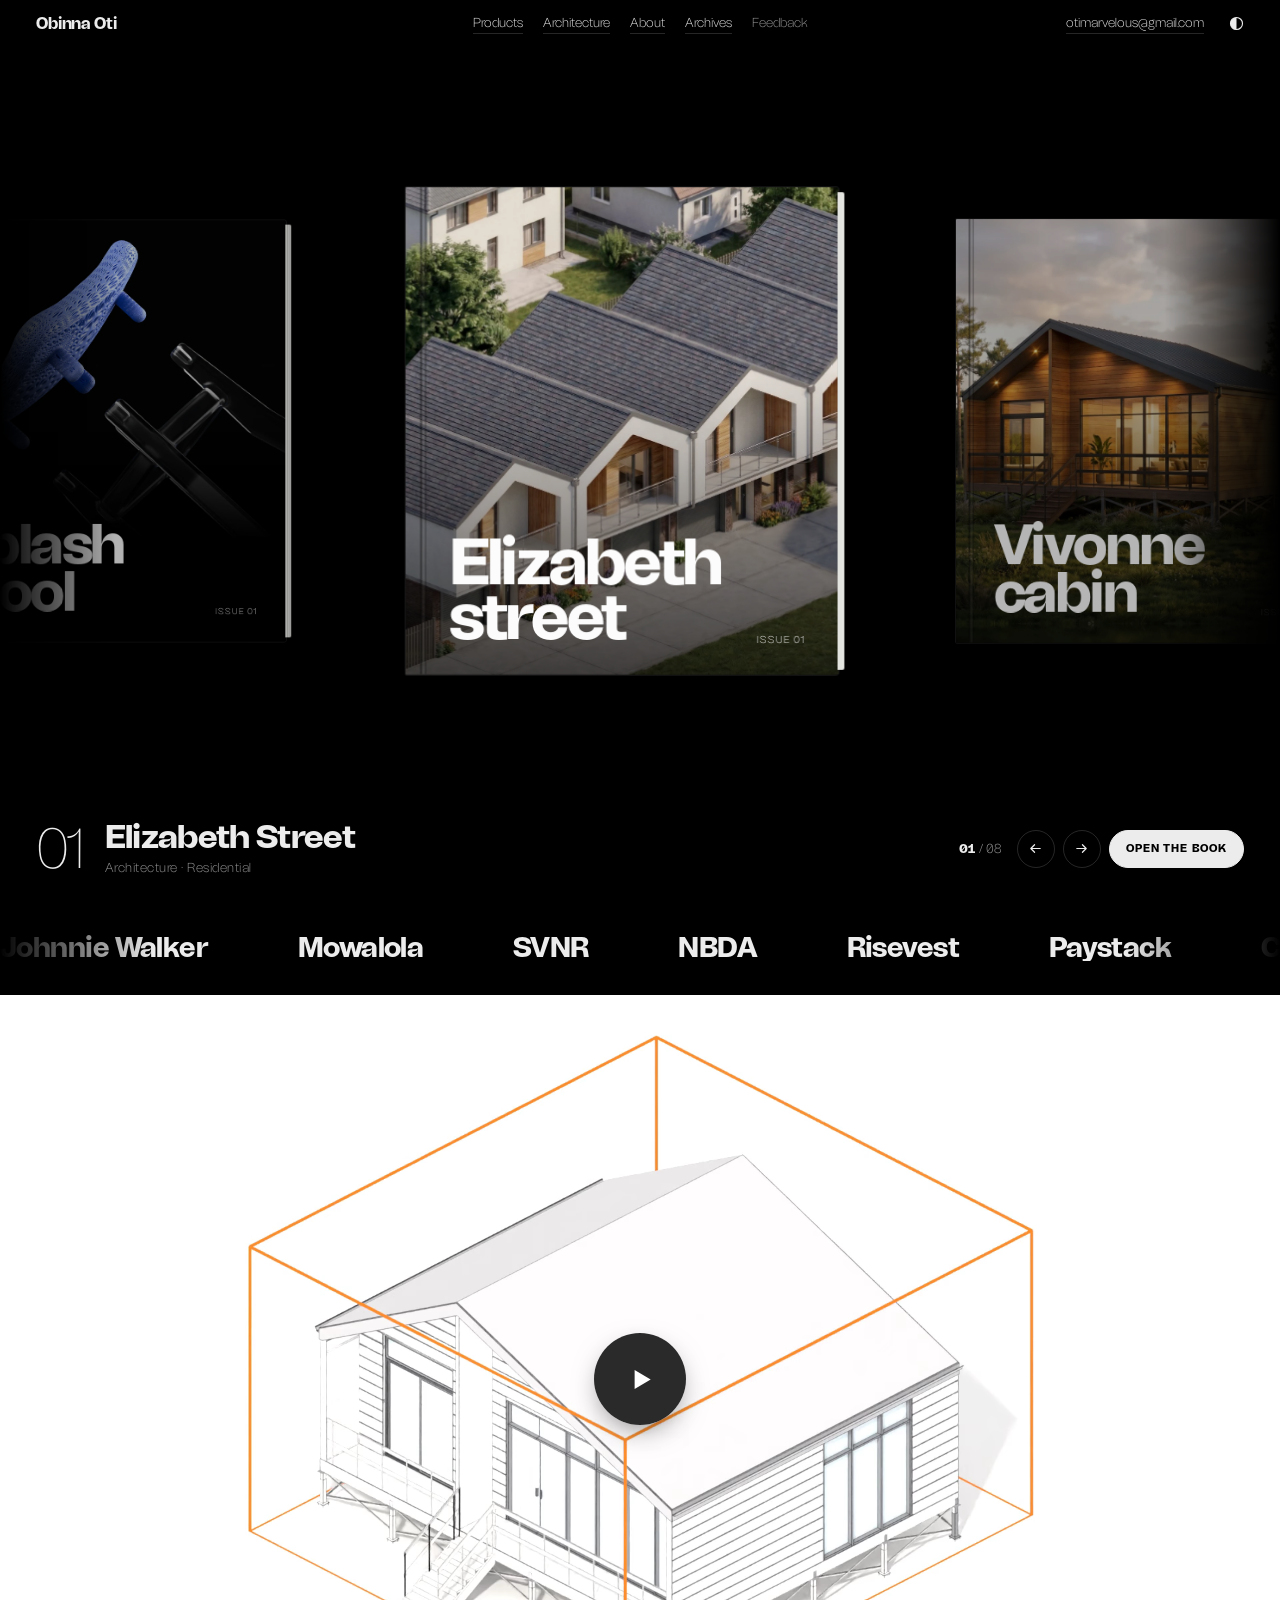
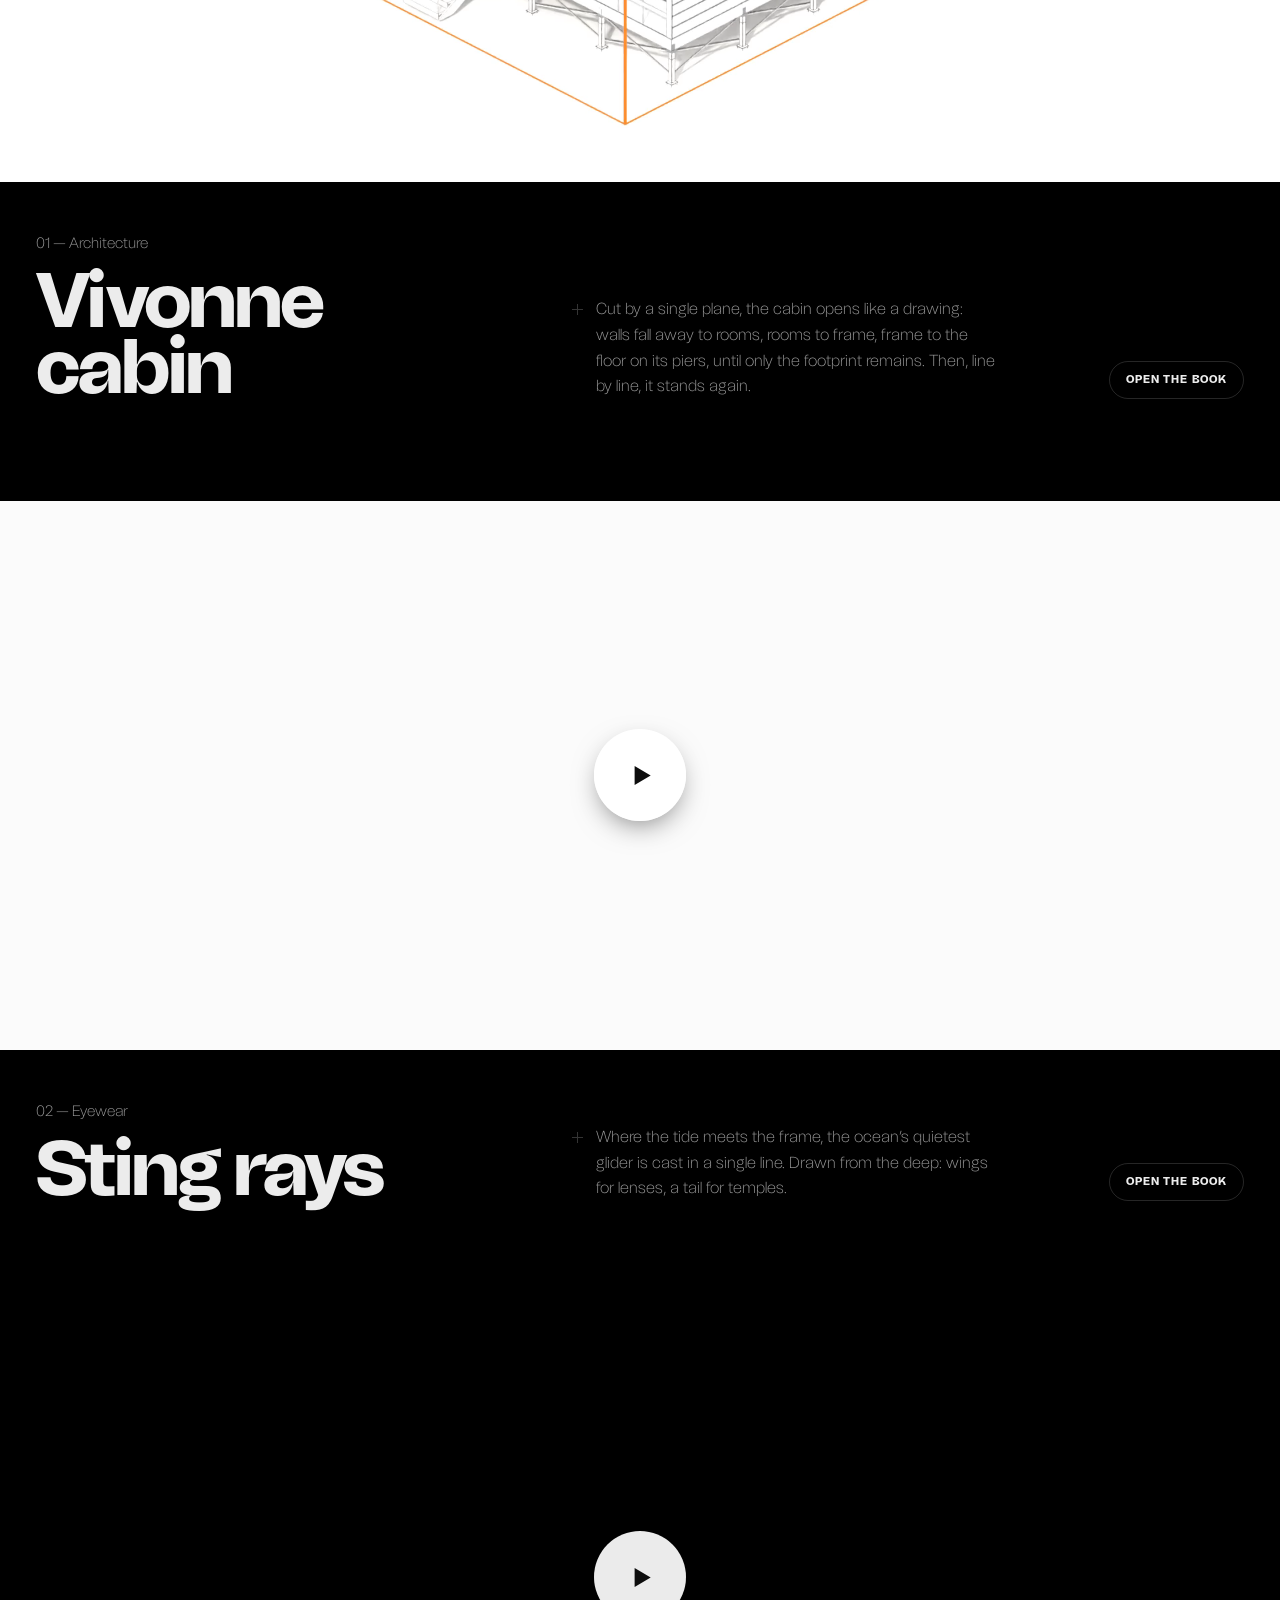
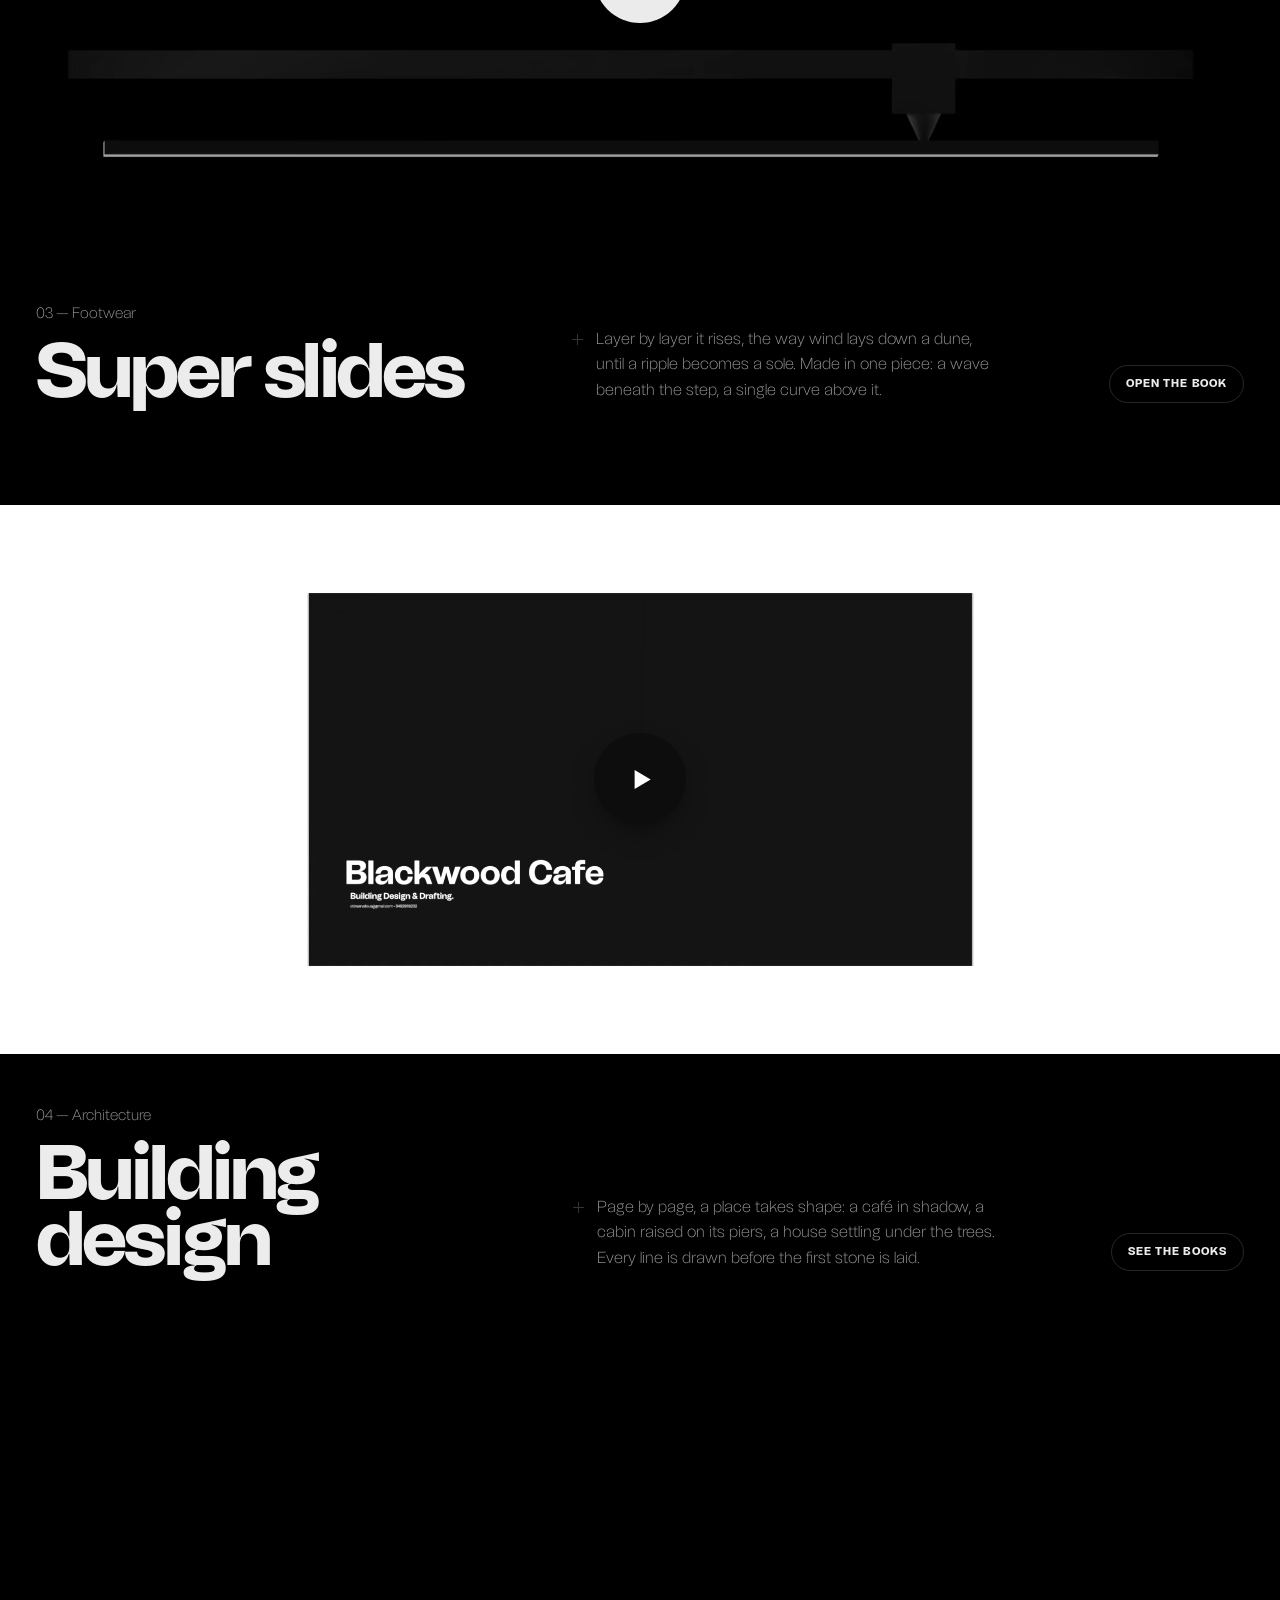
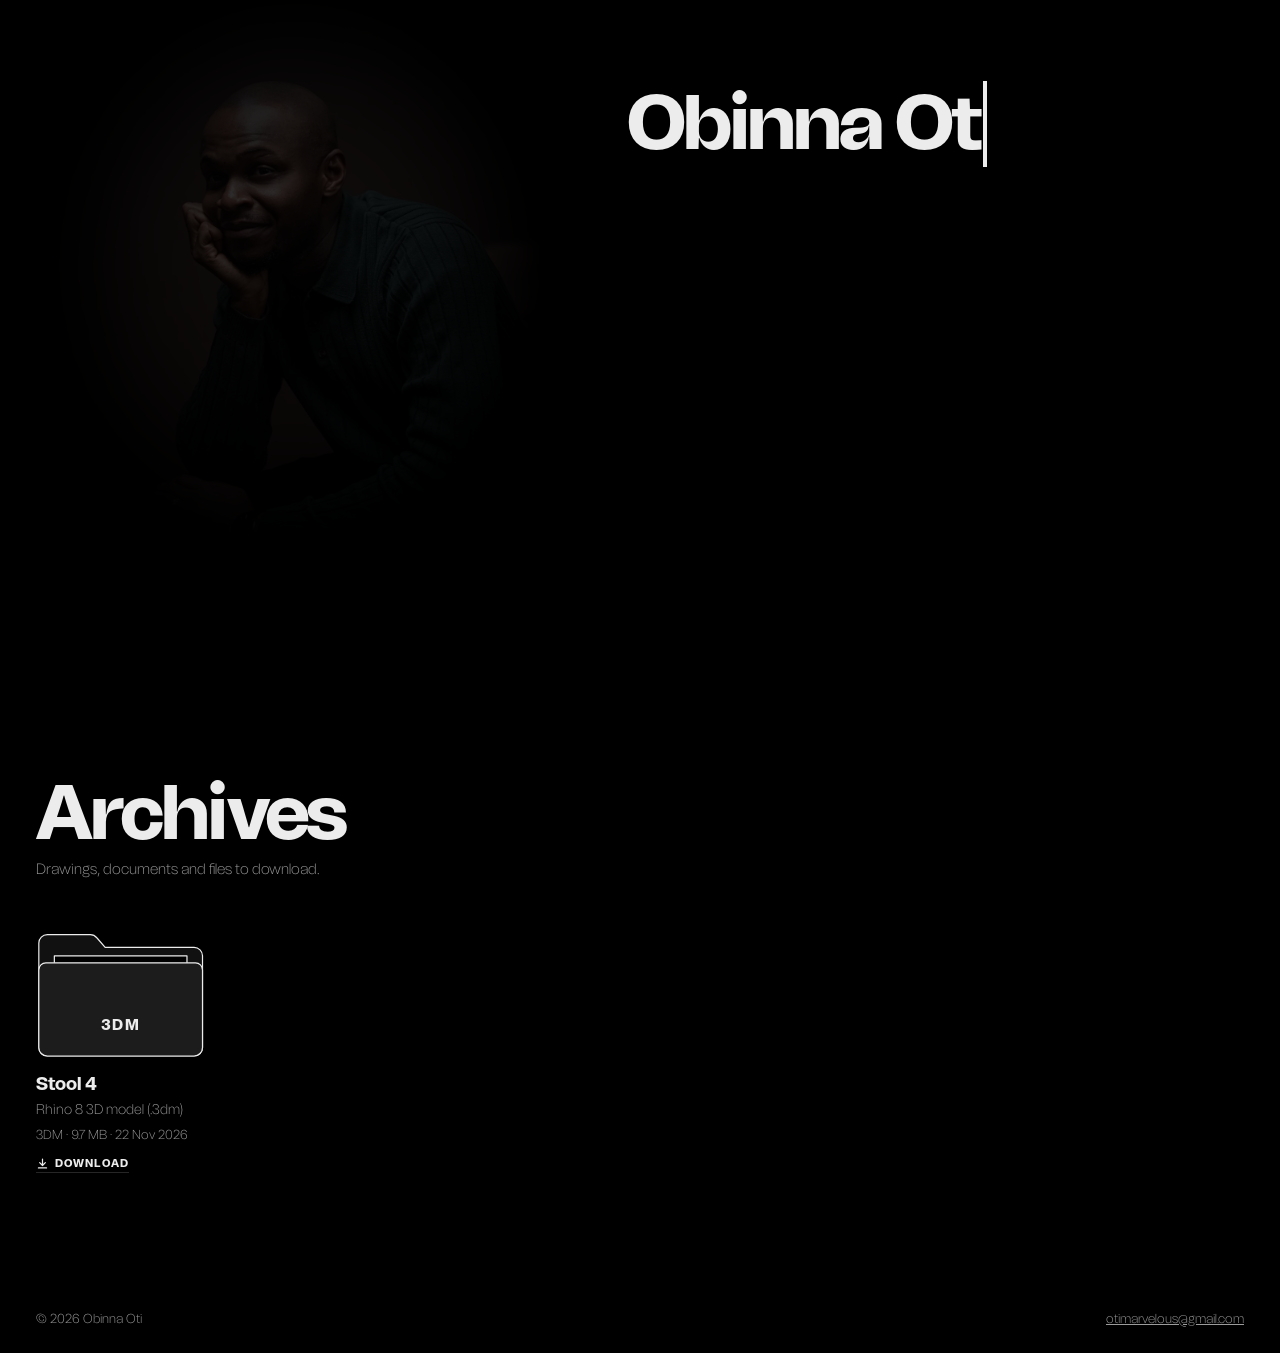
==== commit c0fe9bda: "Vivonne Cabin animation fills the screen, the cabin centred Its frame is the height of the screen ab" ====
--- a/index.html
+++ b/index.html
@@ -88,8 +88,9 @@
     <section class="motion" id="motion" aria-label="Motion">
       <h2 class="sr-only">Motion</h2>
       <article class="motion__item">
-        <!-- reel--whole: the section box animation on white, shown whole in the strip on its own white -->
-        <figure class="reel reel--whole">
+        <!-- reel--whole: the section box animation on white, shown whole on its own white.
+             reel--screen: it fills the screen above the client banner, the cabin centred both ways -->
+        <figure class="reel reel--whole reel--screen">
           <div class="reel__frame">
             <video class="reel__video" poster="assets/media/vivonne-animation-poster.jpg"
                    playsinline muted loop preload="none" aria-label="Animation of the Vivonne Cabin model inside an orange section box: the box slices through the gable-roofed cabin, revealing its rooms, wall framing and floor on its piers down to the bare footprint, then the cabin builds back up whole">
--- a/assets/css/style.css
+++ b/assets/css/style.css
@@ -492,6 +492,13 @@
 .reel--whole .reel__frame, .reel--whole .reel__video { background: #fff; }
 .reel--whole .reel__video { object-fit: contain; }
 .reel--whole .reel__big { background: rgba(13, 13, 13, .88); color: #fff; }
+/* reel--screen (Vivonne Cabin): fills the screen above the client banner, which sticks to the bottom while the
+   animations are on view (main.js measures it into --logos-h), so there's no black band above or below */
+.reel--screen .reel__frame { aspect-ratio: auto; height: calc(100svh - var(--logos-h, 0px)); min-height: 240px; max-height: none; }
+.reel--screen .reel__video { object-position: 50% 50%; }
+/* on a portrait screen, crop the video's empty white margins so the box spans almost the full width
+   (it fills the middle 61% of the video): 150% wide, centred, still shown whole top to bottom */
+@media (orientation: portrait) { .reel--screen .reel__video { left: -25%; width: 150%; } }
 
 /* ---------- Text rising into view on scroll (main.js adds .is-in, then drops both classes) ---------- */
 @keyframes rise { from { opacity: 0; transform: translateY(26px); } to { opacity: 1; transform: none; } }
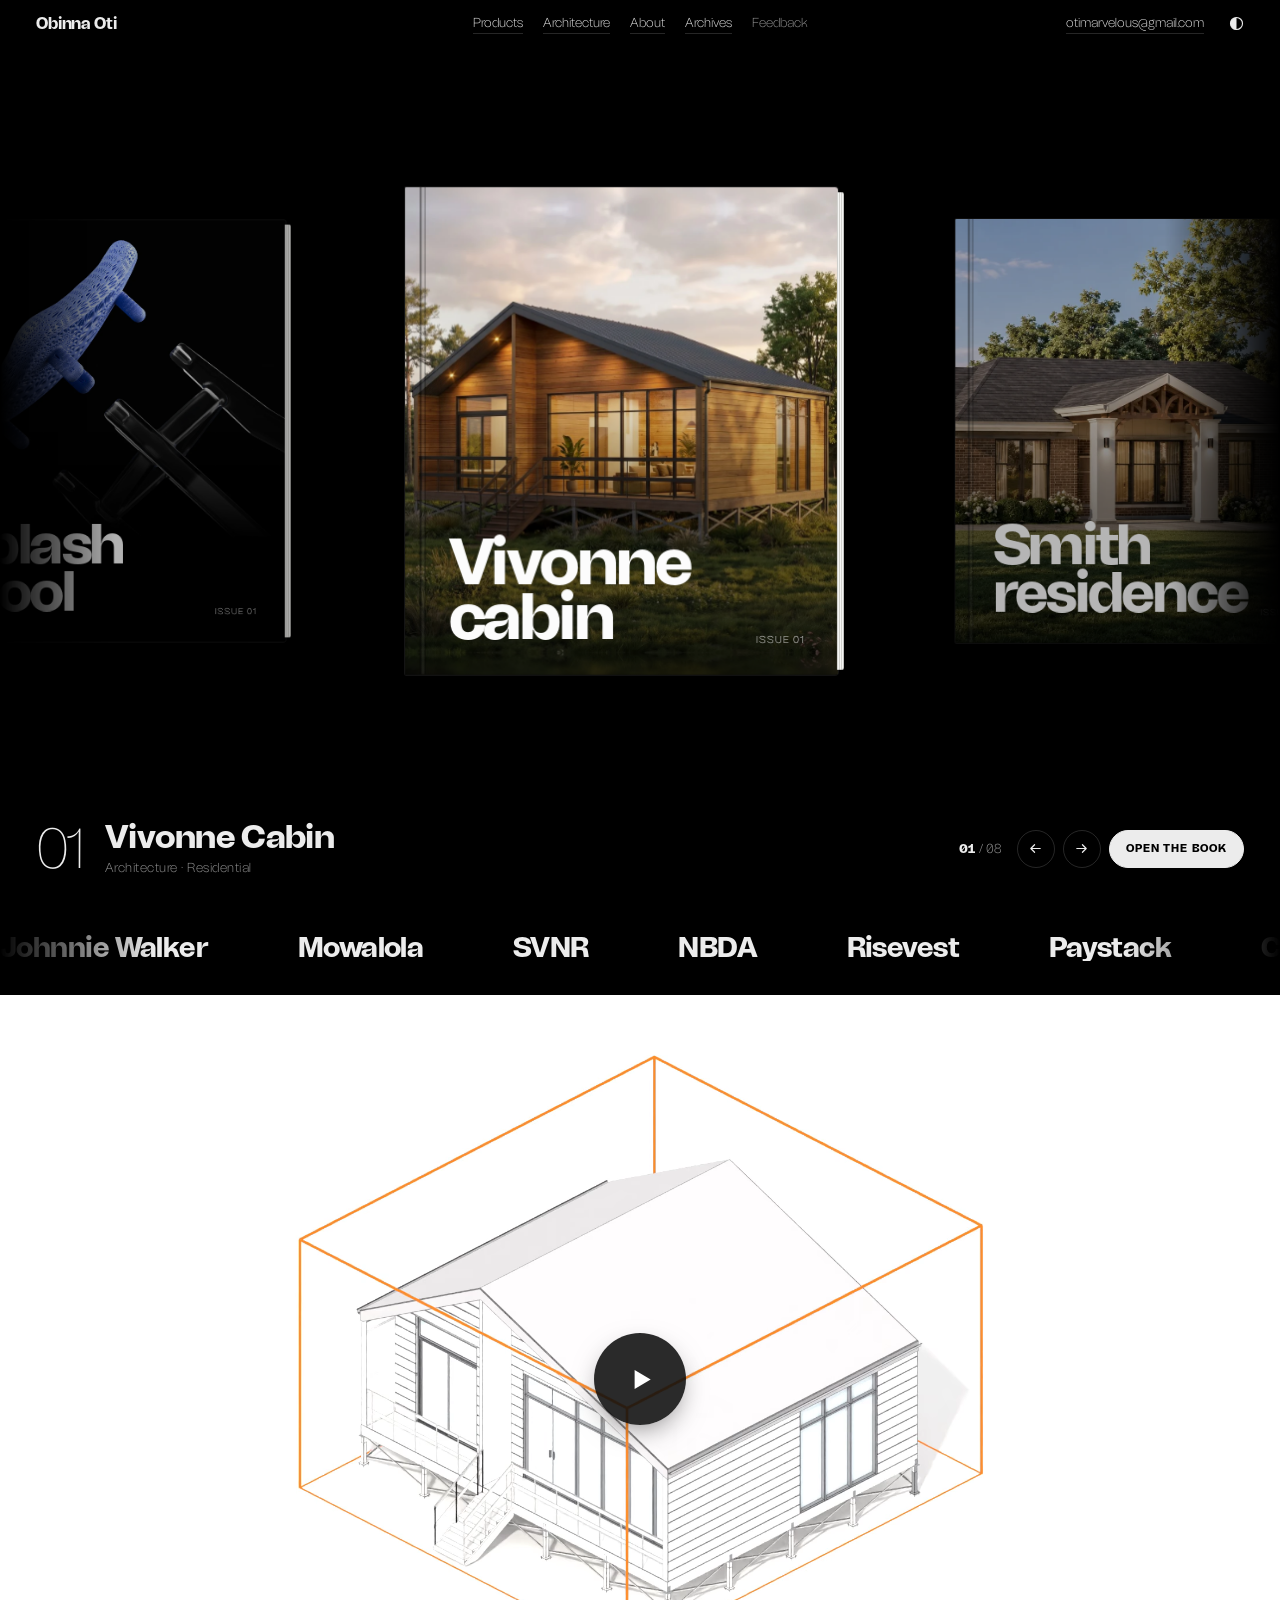
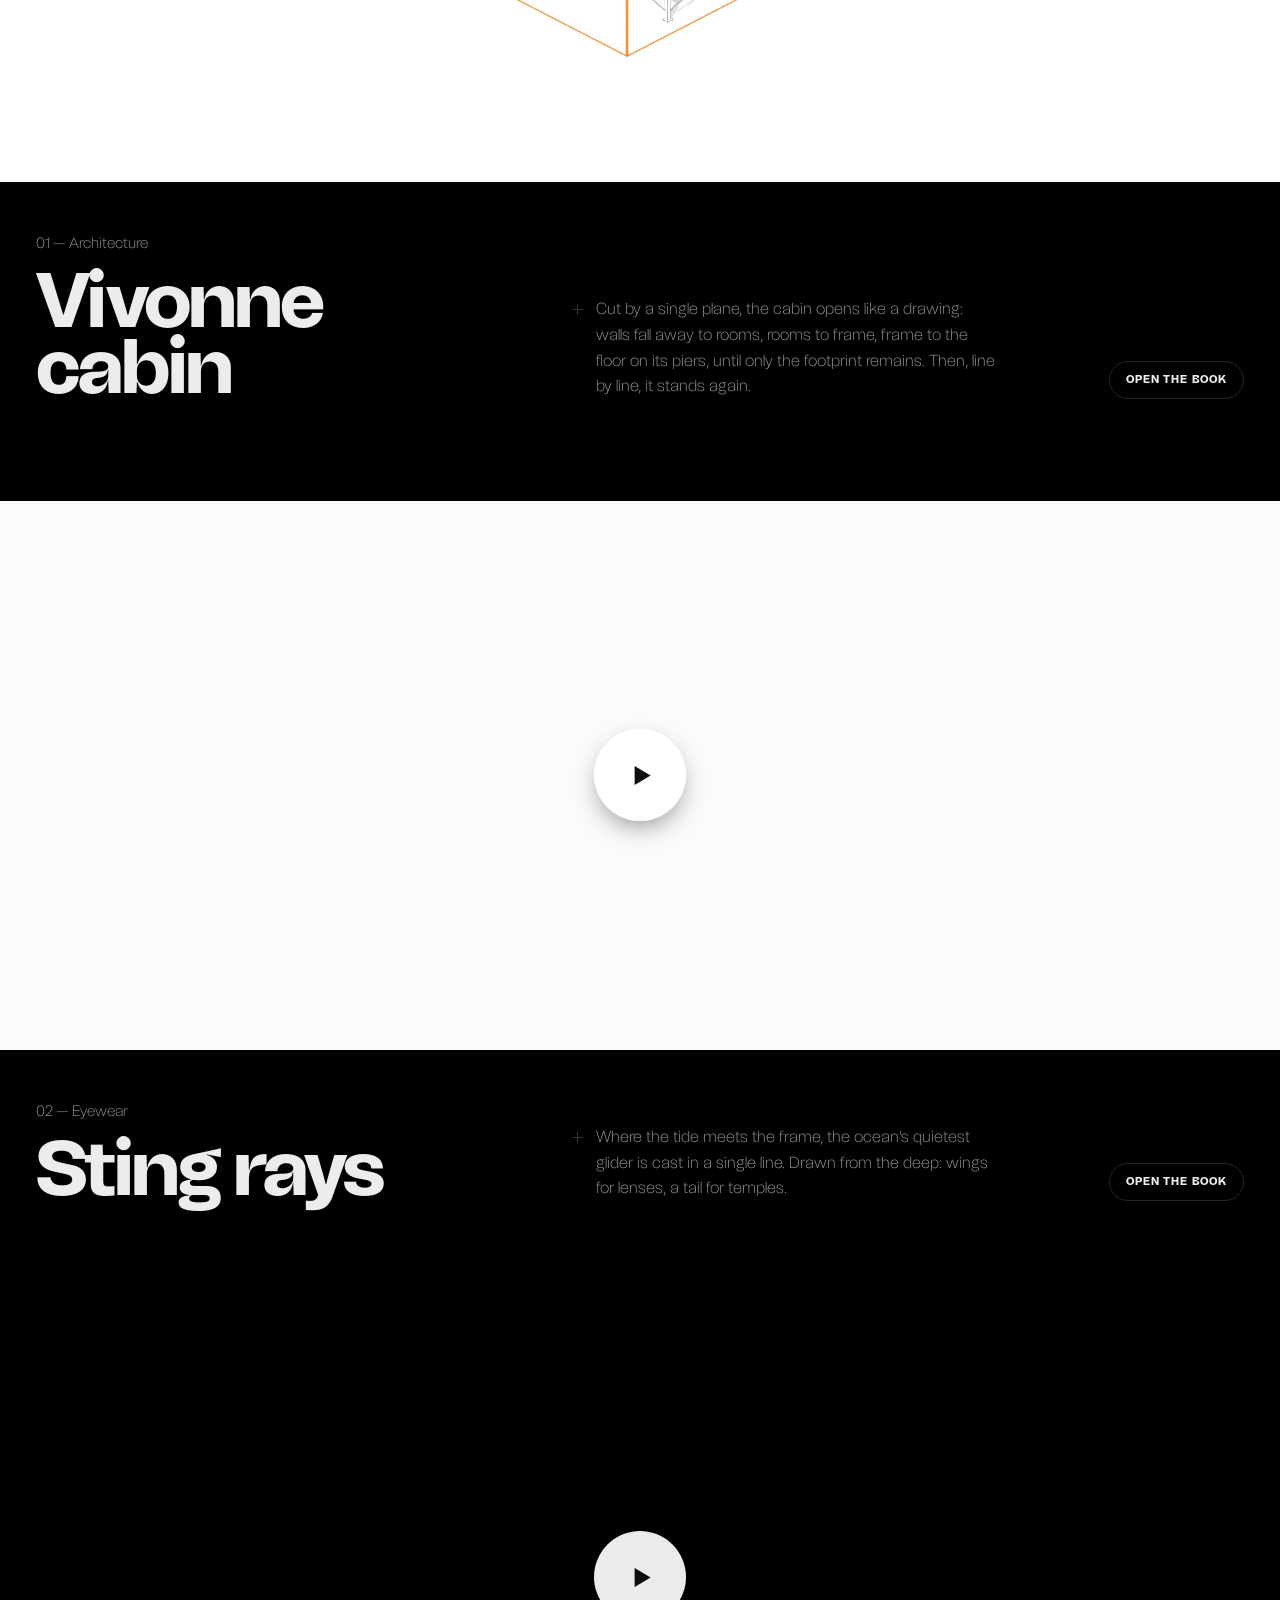
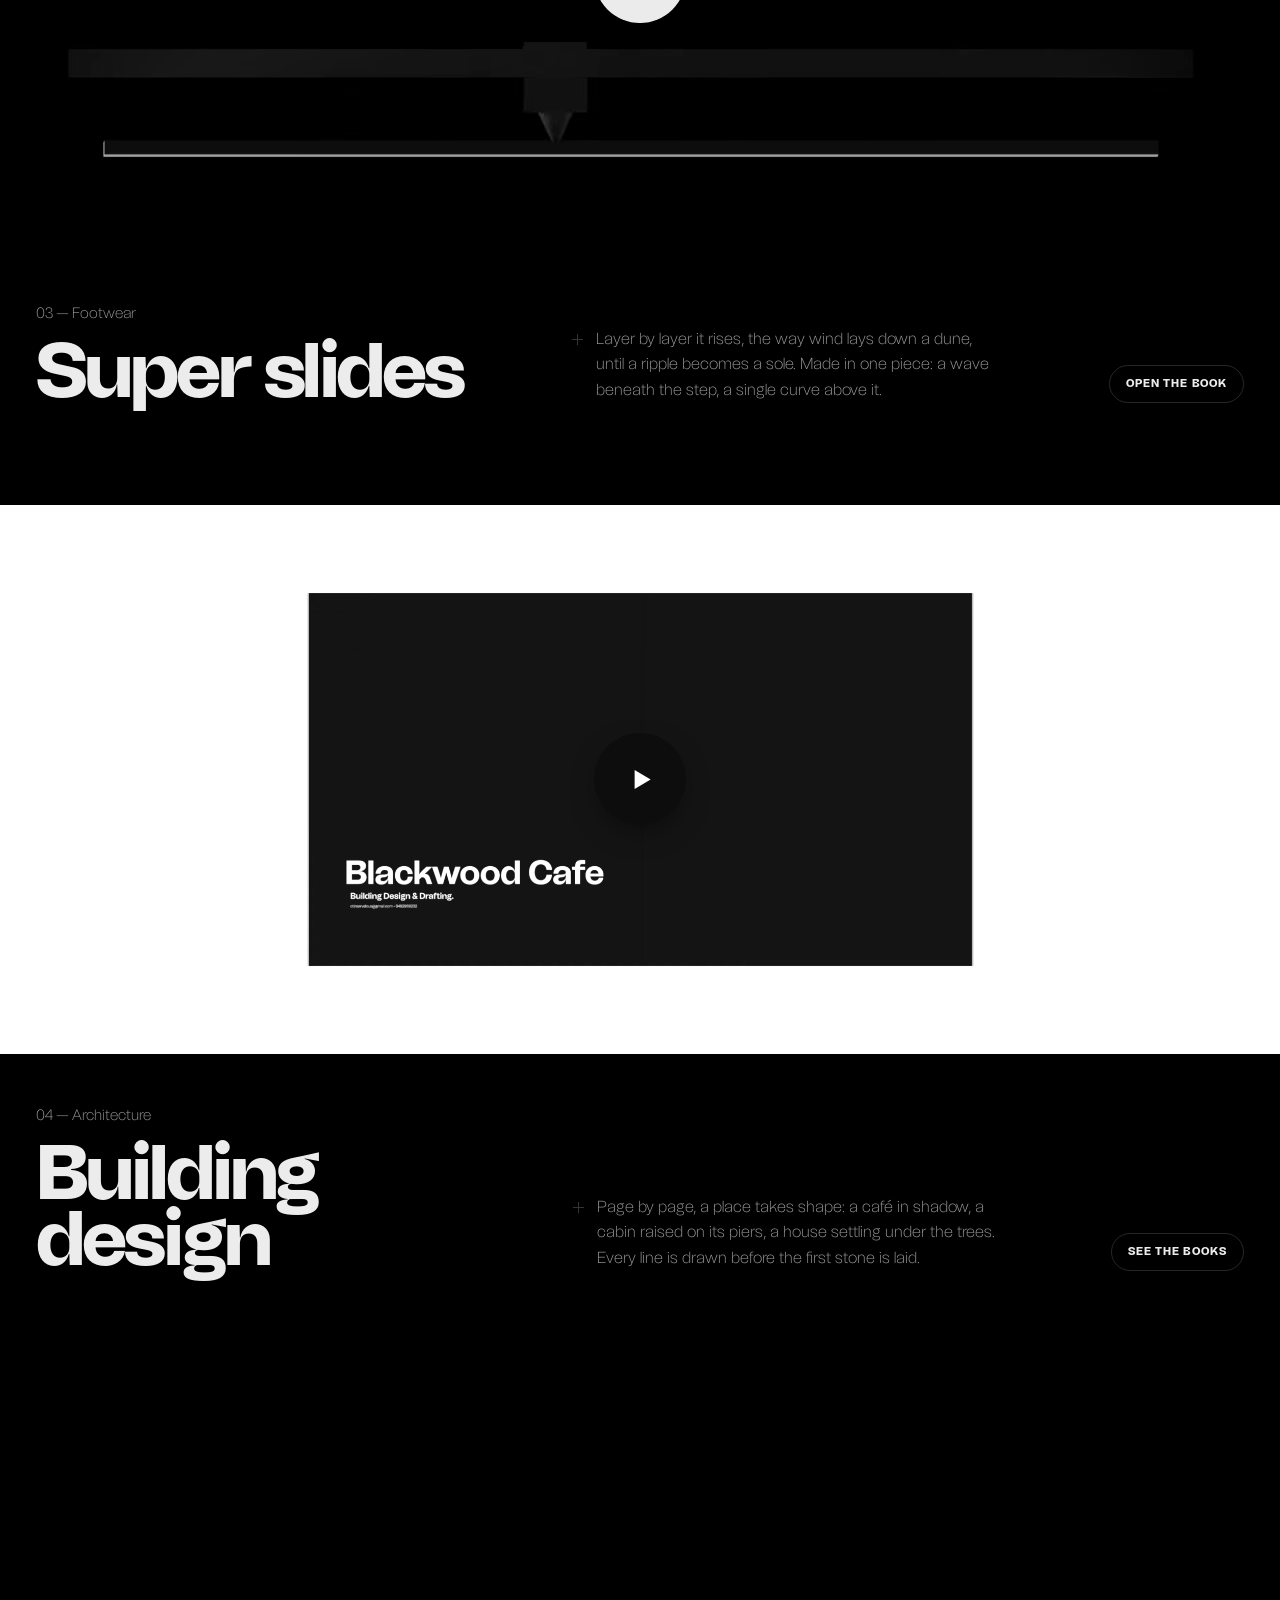
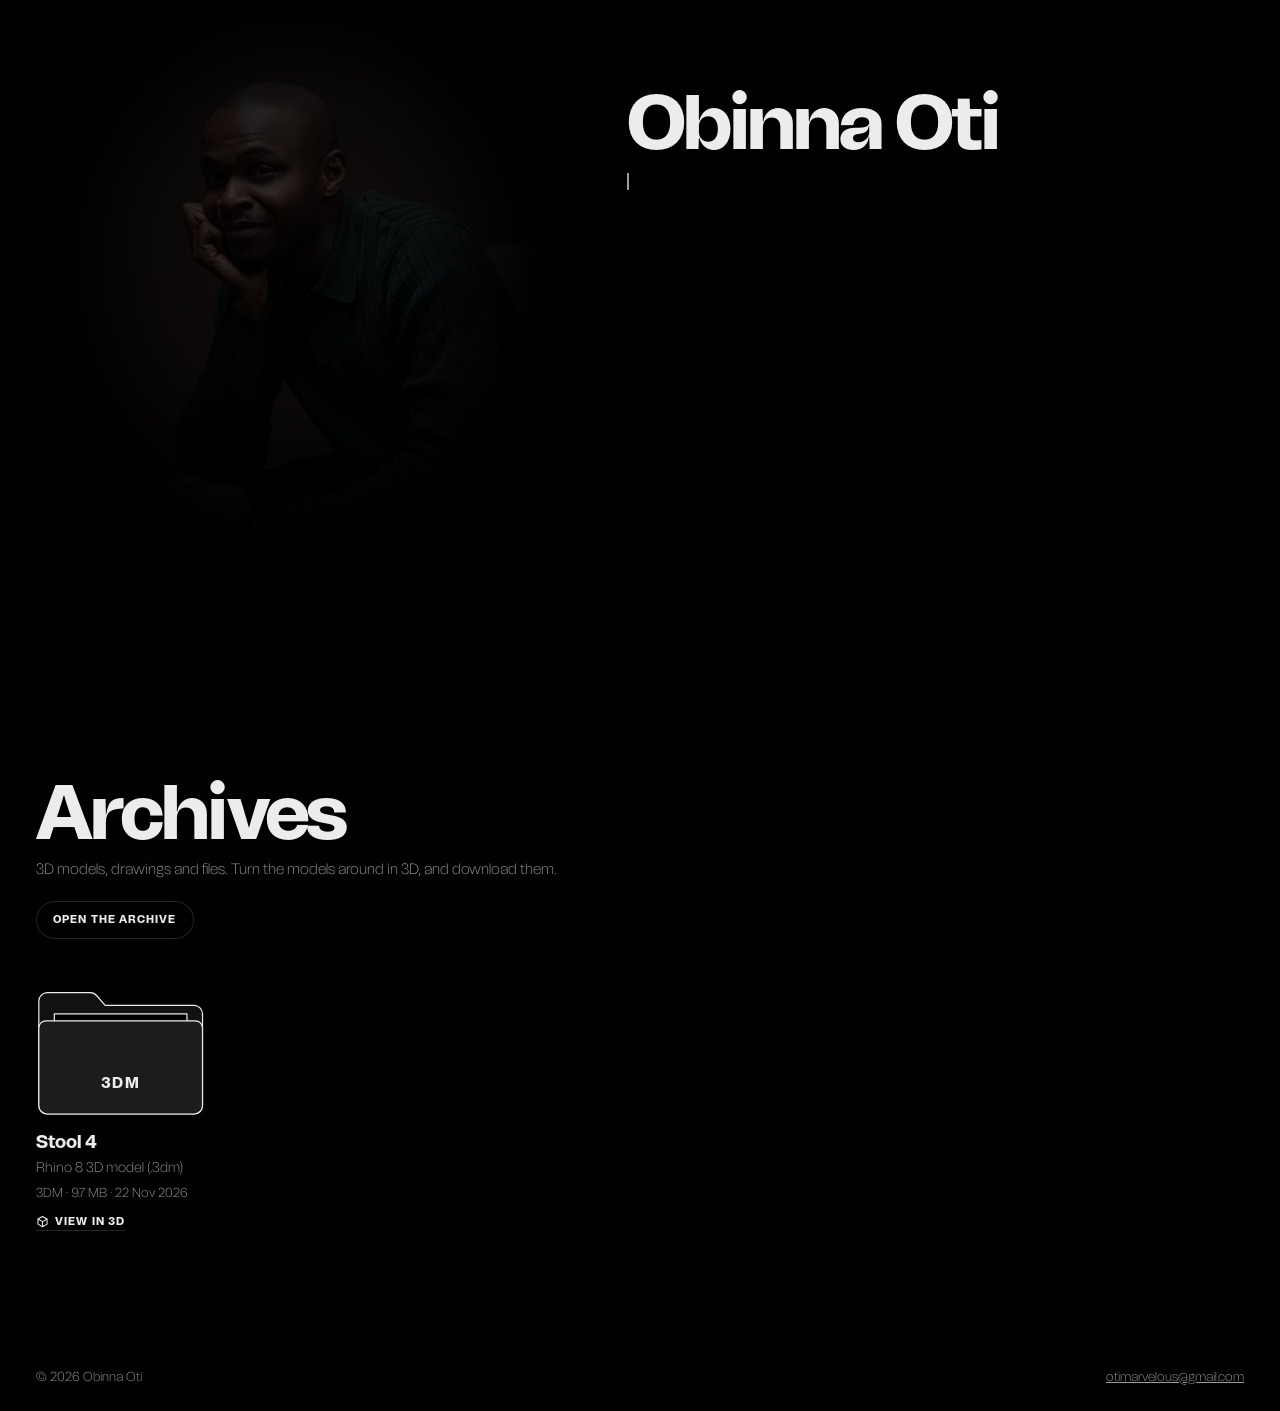
==== commit 1d3974fe: "Archives page: folders open into it, and 3D models turn around as hidden-line drawings The home page" ====
--- a/index.html
+++ b/index.html
@@ -44,7 +44,7 @@
           <a class="bar__link" href="#shelf" data-scroll="shelf" data-group="products">Products</a>
           <a class="bar__link" href="#shelf" data-scroll="shelf" data-group="architecture">Architecture</a>
           <a class="bar__link" href="#about" data-scroll="about">About</a>
-          <a class="bar__link" href="#archives" data-scroll="archives">Archives</a>
+          <a class="bar__link" href="archives.html" data-archive>Archives</a>
           <a class="bar__link" href="#testimonials" data-scroll="testimonials">Feedback</a>
         </nav>
         <div class="bar__nav bar__end">
@@ -253,14 +253,17 @@
     </section>
 
     <!-- ═══════════ ARCHIVES ═══════════
-         Files visitors can download. main.js lists them from archives/archives.js, which the Studio
-         (studio.html) updates when you upload or remove a file; the files are in archives/files/. -->
+         The files on the Archives page (archives.html), as folders. main.js lists them from archives/archives.js,
+         which the Studio (studio.html) updates when you upload or remove a file; the files are in archives/files/.
+         Clicking a folder, the button or Archives in the top bar opens the Archives page (data-archive):
+         the folder opens and the page grows out of it. -->
     <section class="archives" id="archives" aria-labelledby="archivesTitle">
       <div class="archives__head">
         <h2 class="motion__title reveal" id="archivesTitle">Archives</h2>
-        <p class="archives__intro reveal">Drawings, documents and files to download.</p>
-      </div>
-      <ul class="archives__list" id="archivesList" aria-label="Files to download"></ul>
+        <p class="archives__intro reveal">3D models, drawings and files. Turn the models around in 3D, and download them.</p>
+        <a class="btn reveal" href="archives.html" data-archive>Open the archive</a>
+      </div>
+      <ul class="archives__list" id="archivesList" aria-label="Files in the archive"></ul>
       <p class="archives__empty" id="archivesEmpty" hidden>Nothing here yet. Files will appear here as they’re added.</p>
     </section>
 
--- a/assets/css/style.css
+++ b/assets/css/style.css
@@ -69,6 +69,11 @@
   --night-muted: #7a7a7a;
   --accent: #2f45d8;
 
+  /* the Archives page's dotted paper and its drawing ink (archives.html; the home page's opening sheet too) */
+  --vault-bg: #f3f2ee;
+  --vault-ink: #161616;
+  --vault-dot: rgba(0, 0, 0, .1);
+
   --gutter: max(16px, min(3vw, 36px));
   --cover-edge: 0 0 0 0 transparent;
 
@@ -94,6 +99,9 @@
     --desk-hover: rgba(255, 255, 255, .06);
     --accent: #7d8cff;
     --cover-edge: 0 0 0 1px rgba(255, 255, 255, .1); /* black covers keep an edge on the black desk */
+    --vault-bg: #111;
+    --vault-ink: #e9e9e5;
+    --vault-dot: rgba(255, 255, 255, .09);
     --cursor: url("data:image/svg+xml,%3Csvg xmlns='http://www.w3.org/2000/svg' width='32' height='32' viewBox='0 0 32 32'%3E%3Cg stroke='black' stroke-opacity='.4' stroke-width='3' fill='none'%3E%3Cpath d='M16.5 0.5v14M16.5 18.5v13M0.5 16.5h14M18.5 16.5h13'/%3E%3Crect x='14.5' y='14.5' width='4' height='4' fill='none'/%3E%3C/g%3E%3Cg stroke='white' stroke-width='1' fill='none'%3E%3Cpath d='M16.5 0.5v14M16.5 18.5v13M0.5 16.5h14M18.5 16.5h13'/%3E%3Crect x='14.5' y='14.5' width='4' height='4' fill='none'/%3E%3C/g%3E%3C/svg%3E") 16 16, crosshair;
     --cursor-hot: url("data:image/svg+xml,%3Csvg xmlns='http://www.w3.org/2000/svg' width='32' height='32' viewBox='0 0 32 32'%3E%3Cg stroke='black' stroke-opacity='.4' stroke-width='3' fill='none'%3E%3Cpath d='M16.5 0.5v14M16.5 18.5v13M0.5 16.5h14M18.5 16.5h13'/%3E%3Crect x='14.5' y='14.5' width='4' height='4' fill='none'/%3E%3C/g%3E%3Cg stroke='white' stroke-width='1' fill='none'%3E%3Cpath d='M16.5 0.5v14M16.5 18.5v13M0.5 16.5h14M18.5 16.5h13'/%3E%3Crect x='14.5' y='14.5' width='4' height='4' fill='white'/%3E%3C/g%3E%3C/svg%3E") 16 16, pointer;
     --cursor-next: image-set(url("data:image/svg+xml,%3Csvg xmlns='http://www.w3.org/2000/svg' width='64' height='64' viewBox='0 0 32 32'%3E%3Cg stroke='black' stroke-width='3' stroke-opacity='.55' fill='none' stroke-linejoin='round'%3E%3Cpath d='M16.5 0.5v14M16.5 18.5v13M0.5 16.5h14M18.5 16.5h12M26.5 12.5l4 4-4 4'/%3E%3Cpath d='M14.5 14.5h4v4h-4z'/%3E%3C/g%3E%3Cg stroke='white' stroke-width='1' stroke-opacity='1' fill='none' stroke-linejoin='round'%3E%3Cpath d='M16.5 0.5v14M16.5 18.5v13M0.5 16.5h14M18.5 16.5h12M26.5 12.5l4 4-4 4'/%3E%3Cpath d='M14.5 14.5h4v4h-4z'/%3E%3C/g%3E%3C/svg%3E") 2x) 16 16, pointer;
@@ -111,6 +119,9 @@
   --desk-hover: rgba(255, 255, 255, .06);
   --accent: #7d8cff;
   --cover-edge: 0 0 0 1px rgba(255, 255, 255, .1); /* black covers keep an edge on the black desk */
+  --vault-bg: #111;
+  --vault-ink: #e9e9e5;
+  --vault-dot: rgba(255, 255, 255, .09);
   --cursor: url("data:image/svg+xml,%3Csvg xmlns='http://www.w3.org/2000/svg' width='32' height='32' viewBox='0 0 32 32'%3E%3Cg stroke='black' stroke-opacity='.4' stroke-width='3' fill='none'%3E%3Cpath d='M16.5 0.5v14M16.5 18.5v13M0.5 16.5h14M18.5 16.5h13'/%3E%3Crect x='14.5' y='14.5' width='4' height='4' fill='none'/%3E%3C/g%3E%3Cg stroke='white' stroke-width='1' fill='none'%3E%3Cpath d='M16.5 0.5v14M16.5 18.5v13M0.5 16.5h14M18.5 16.5h13'/%3E%3Crect x='14.5' y='14.5' width='4' height='4' fill='none'/%3E%3C/g%3E%3C/svg%3E") 16 16, crosshair;
   --cursor-hot: url("data:image/svg+xml,%3Csvg xmlns='http://www.w3.org/2000/svg' width='32' height='32' viewBox='0 0 32 32'%3E%3Cg stroke='black' stroke-opacity='.4' stroke-width='3' fill='none'%3E%3Cpath d='M16.5 0.5v14M16.5 18.5v13M0.5 16.5h14M18.5 16.5h13'/%3E%3Crect x='14.5' y='14.5' width='4' height='4' fill='none'/%3E%3C/g%3E%3Cg stroke='white' stroke-width='1' fill='none'%3E%3Cpath d='M16.5 0.5v14M16.5 18.5v13M0.5 16.5h14M18.5 16.5h13'/%3E%3Crect x='14.5' y='14.5' width='4' height='4' fill='white'/%3E%3C/g%3E%3C/svg%3E") 16 16, pointer;
   --cursor-next: image-set(url("data:image/svg+xml,%3Csvg xmlns='http://www.w3.org/2000/svg' width='64' height='64' viewBox='0 0 32 32'%3E%3Cg stroke='black' stroke-width='3' stroke-opacity='.55' fill='none' stroke-linejoin='round'%3E%3Cpath d='M16.5 0.5v14M16.5 18.5v13M0.5 16.5h14M18.5 16.5h12M26.5 12.5l4 4-4 4'/%3E%3Cpath d='M14.5 14.5h4v4h-4z'/%3E%3C/g%3E%3Cg stroke='white' stroke-width='1' stroke-opacity='1' fill='none' stroke-linejoin='round'%3E%3Cpath d='M16.5 0.5v14M16.5 18.5v13M0.5 16.5h14M18.5 16.5h12M26.5 12.5l4 4-4 4'/%3E%3Cpath d='M14.5 14.5h4v4h-4z'/%3E%3C/g%3E%3C/svg%3E") 2x) 16 16, pointer;
@@ -496,6 +507,9 @@
    animations are on view (main.js measures it into --logos-h), so there's no black band above or below */
 .reel--screen .reel__frame { aspect-ratio: auto; height: calc(100svh - var(--logos-h, 0px)); min-height: 240px; max-height: none; }
 .reel--screen .reel__video { object-position: 50% 50%; }
+/* the cabin a little smaller than the frame, with white all round and more below than above, so it
+   looks centred to the eye (a picture set dead centre reads as sitting low) */
+.reel--screen .reel__video { top: 8%; height: 78%; }
 /* on a portrait screen, crop the video's empty white margins so the box spans almost the full width
    (it fills the middle 61% of the video): 150% wide, centred, still shown whole top to bottom */
 @media (orientation: portrait) { .reel--screen .reel__video { left: -25%; width: 150%; } }
@@ -567,6 +581,7 @@
 .archives { padding: clamp(24px, 4vw, 56px) var(--gutter) clamp(72px, 9vw, 128px); }
 .archives__head { display: grid; gap: 14px; margin-bottom: clamp(28px, 4vw, 48px); }
 .archives__intro { margin: 0; font-size: 15px; color: var(--desk-muted); }
+.archives__head .btn { justify-self: start; margin-top: 6px; }
 .archives__list {
   list-style: none;
   margin: 0;
@@ -618,6 +633,20 @@
   .archives__folder:hover .archives__get { border-color: currentColor; }
 }
 @media (prefers-reduced-motion: reduce) { .folder__front, .folder__paper { transition: none; } }
+/* Opening the Archives page: the clicked folder opens wide, then a sheet of the page's dotted paper grows
+   out of it to fill the window, and the Archives page arrives on the same paper (main.js) */
+.archives__folder.is-opening .folder__front { transform: perspective(300px) rotateX(-40deg); }
+.archives__folder.is-opening .folder__paper { transform: translateY(-9px); }
+.vault-wipe {
+  position: fixed;
+  inset: 0;
+  z-index: 100;
+  background-color: var(--vault-bg);
+  background-image: radial-gradient(var(--vault-dot) 1px, transparent 1.3px);
+  background-size: 22px 22px;
+  background-position: center;
+  pointer-events: none;
+}
 .archives__empty {
   margin: 0;
   padding: 18px 0;
@@ -1133,6 +1162,12 @@
   object-fit: contain;
 }
 .frame--r { left: -100%; }
+/* A book still in progress ("comingSoon": true in books.js): the drawings fade back to a grey watermark, with
+   "Coming soon" over them, once per spread (in the middle of its left page), and on every page on a phone */
+.page--wip .page__inner--frame { display: flex; align-items: center; justify-content: center; }
+.page--wip .frame { opacity: .14; filter: grayscale(1); }
+.page__soon--wip { position: relative; opacity: .55; }
+.is-spread .page--wip.page--r .page__soon--wip { display: none; }
 
 /* Cover style "image": a photo fills the whole cover */
 .cover__img--centred { object-position: 50% 53%; }
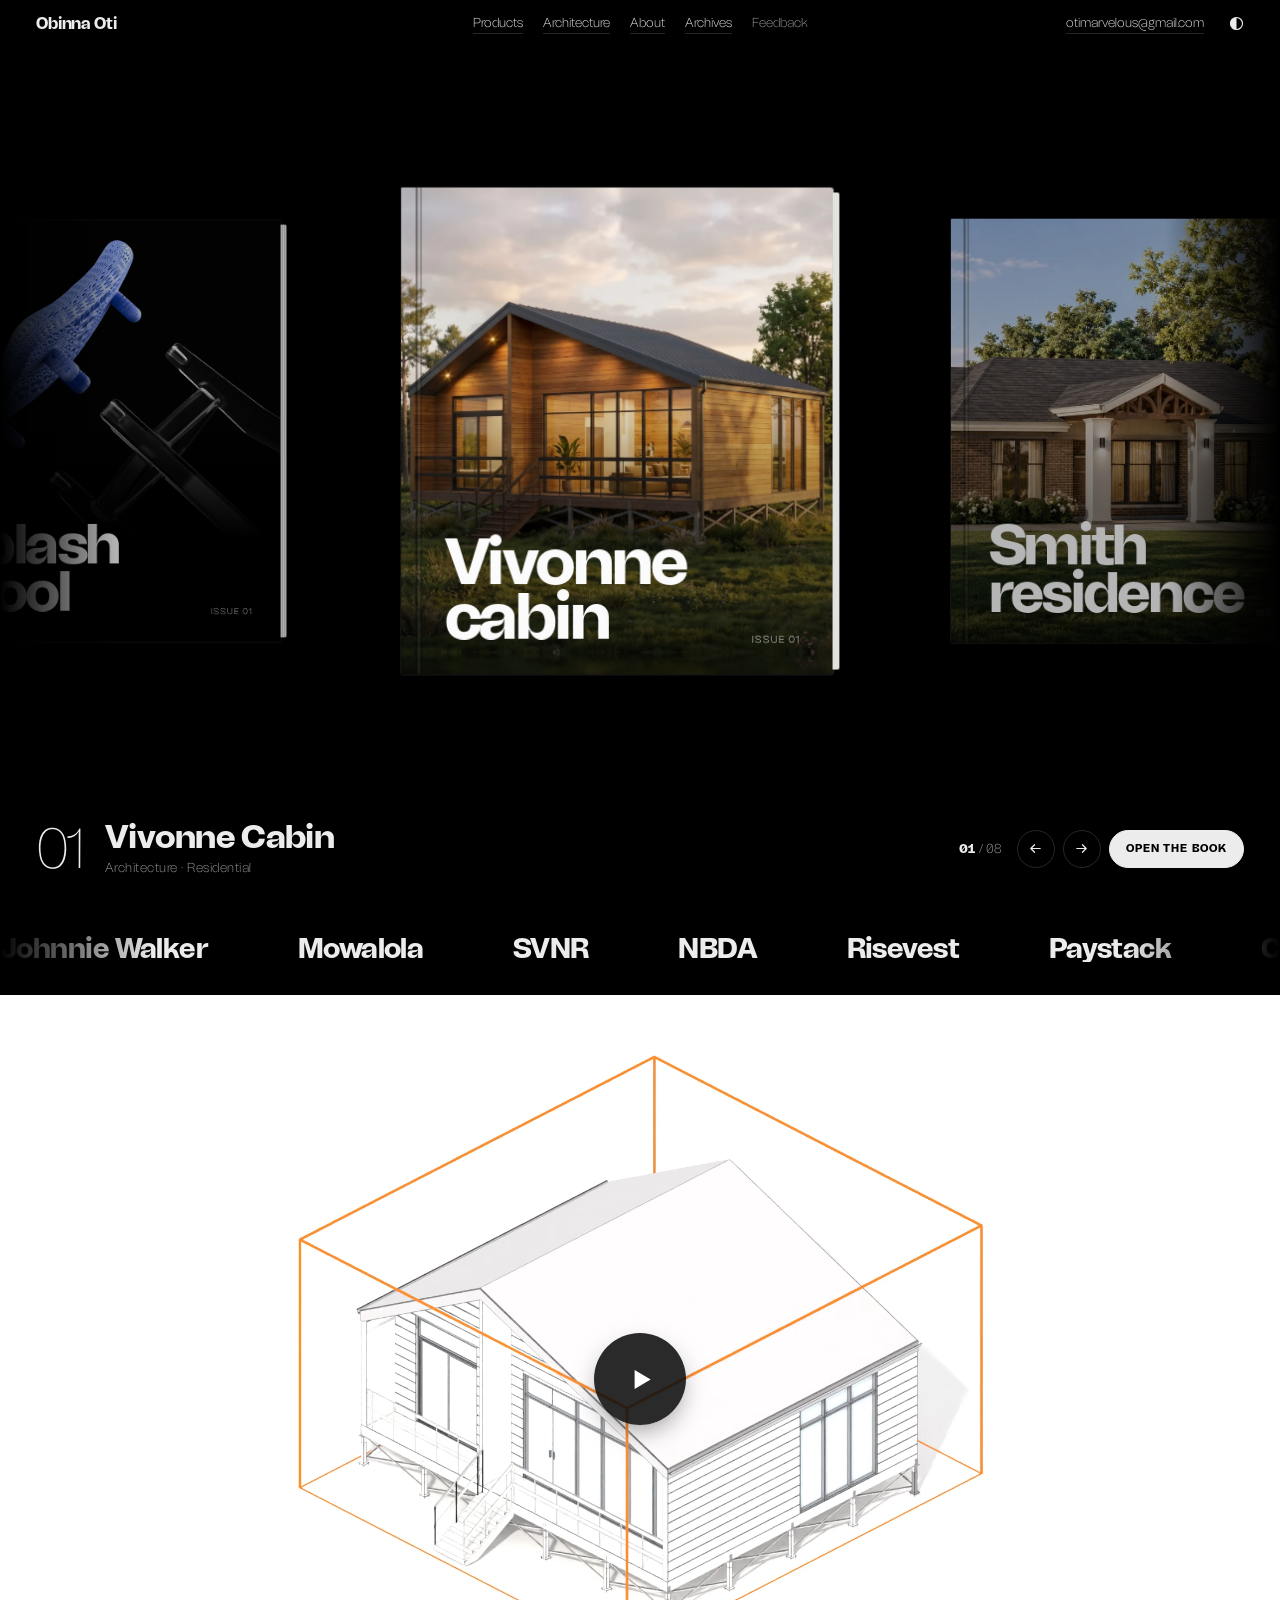
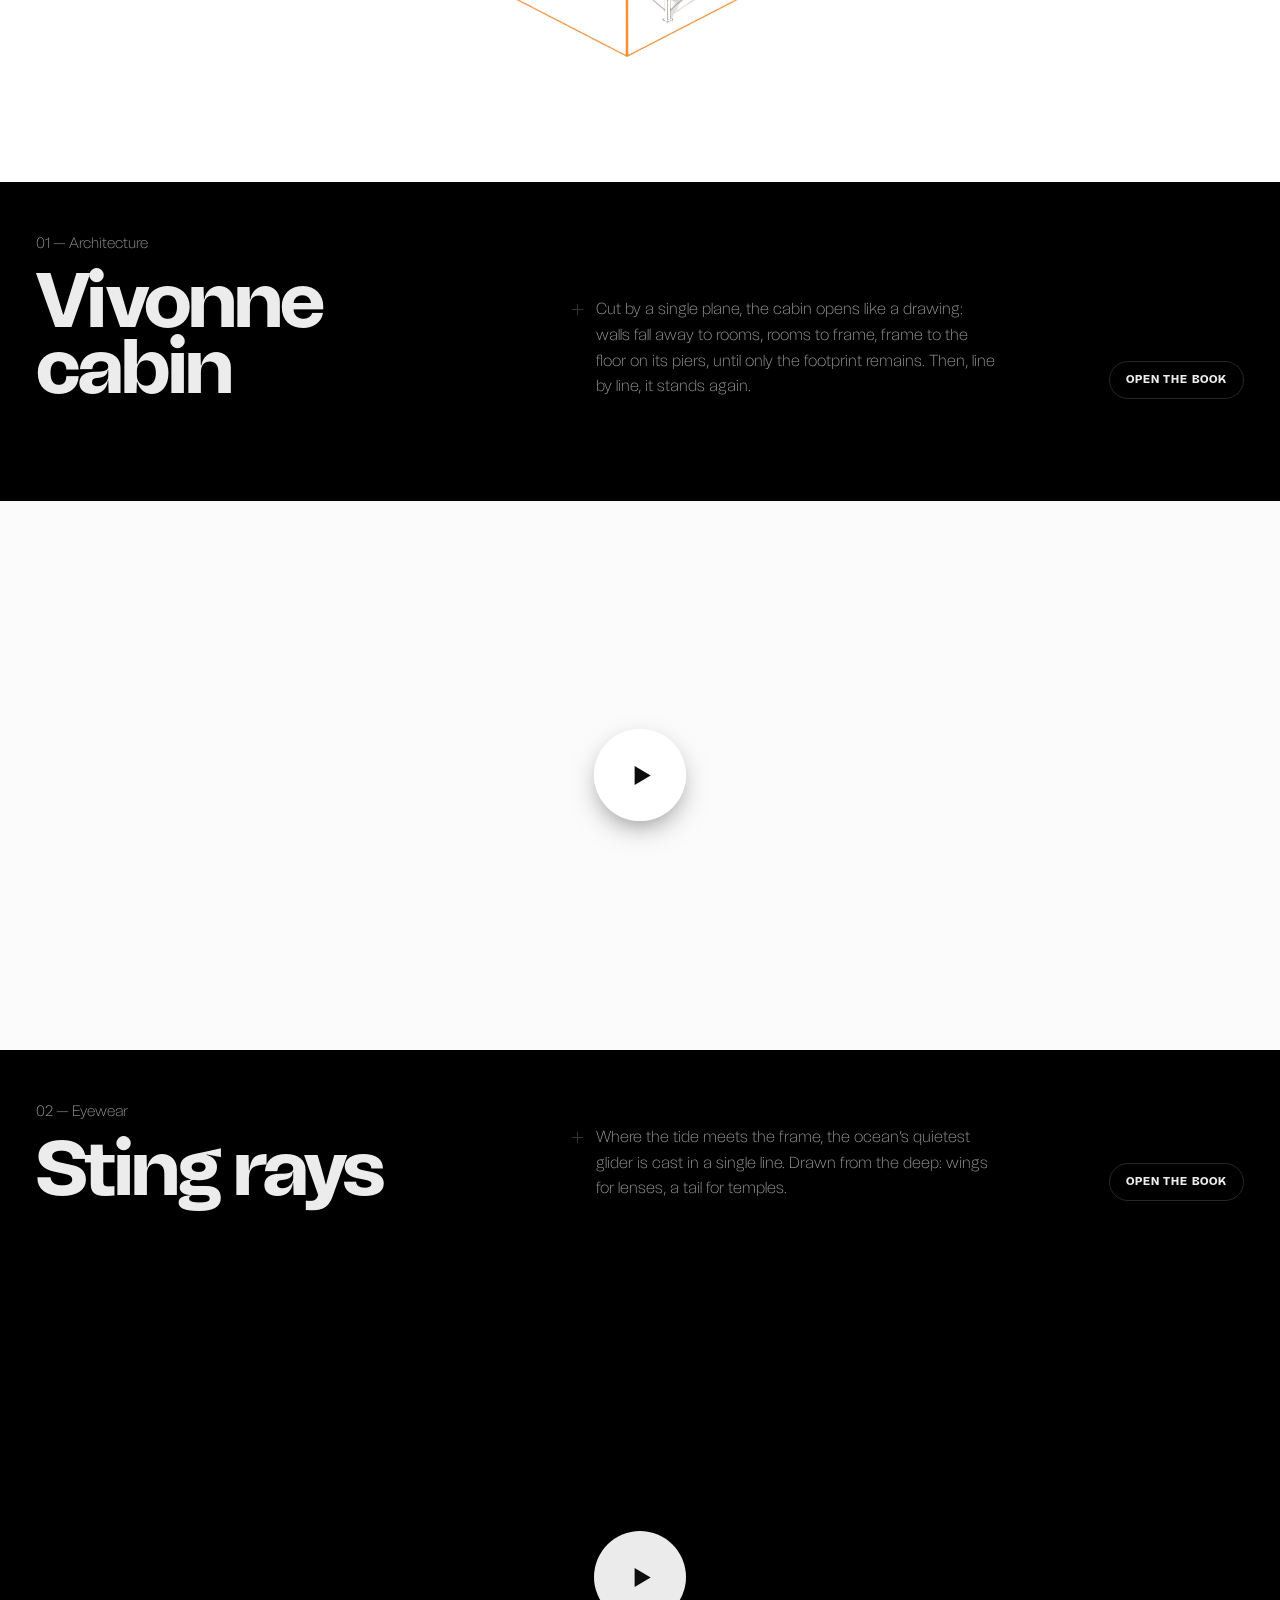
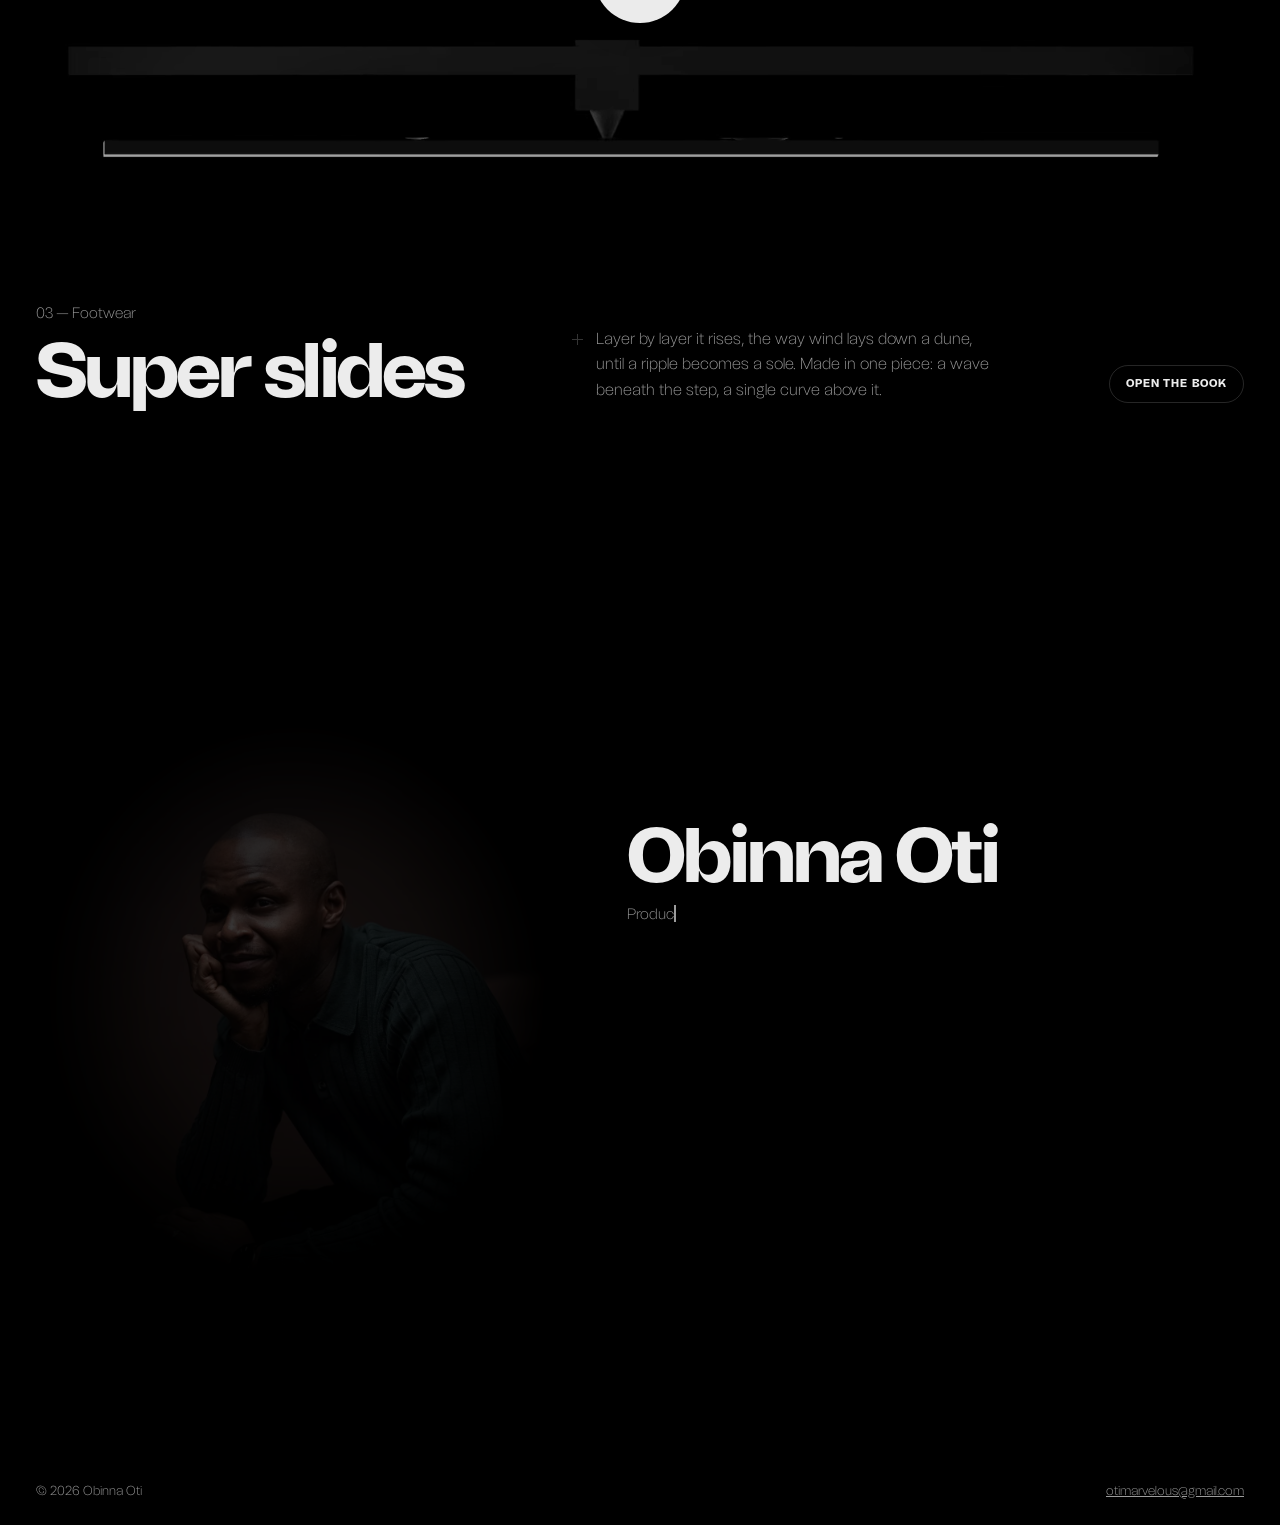
==== commit 9e992a21: "Archives only on their own page; the flip-book Building design animation comes out The home page's A" ====
--- a/index.html
+++ b/index.html
@@ -158,31 +158,6 @@
         </div>
       </article>
 
-      <article class="motion__item">
-        <!-- reel--whole: an animation on white, shown whole in the strip on its own white, like Tangerine -->
-        <figure class="reel reel--whole">
-          <div class="reel__frame">
-            <video class="reel__video" poster="assets/media/architecture-animation-poster.jpg"
-                   playsinline muted loop preload="none" aria-label="Animation of the architecture portfolio as a book turning its pages: the Blackwood Cafe cover and its drawing sheets, the Vivonne Cabin cover and its floor plan and sections, the Smith Residence title page and site plan, and the Smith Residence cover">
-              <source src="assets/media/architecture-animation.mp4" type="video/mp4">
-              <source src="assets/media/architecture-animation.webm" type="video/webm">
-            </video>
-            <button class="reel__big" type="button" aria-label="Play animation">
-              <svg viewBox="0 0 24 24" aria-hidden="true"><path class="i-play" d="M8 5.5v13l11-6.5z"/><path class="i-pause" d="M9 6.5v11M15 6.5v11" fill="none" stroke="currentColor" stroke-width="2.4" stroke-linecap="round"/></svg>
-            </button>
-          </div>
-        </figure>
-        <div class="motion__text">
-          <div>
-            <p class="motion__kicker reveal">04 — Architecture</p>
-            <h3 class="motion__title reveal">Building design</h3>
-          </div>
-          <p class="motion__body reveal">Page by page, a place takes shape: a café in shadow, a cabin raised on its piers, a house settling under the trees. Every line is drawn before the first stone is laid.</p>
-          <!-- scrolls up to the books and brings the first architecture book to the centre, like the top bar's Architecture link -->
-          <a class="btn reveal" href="#shelf" data-scroll="shelf" data-group="architecture">See the books</a>
-        </div>
-      </article>
-
       <!-- Tangerine: hidden for now. Delete the word "hidden" on the next line to bring it back. -->
       <article class="motion__item" hidden>
         <!-- reel--whole: a render on white, shown whole in the strip on its own white instead of cropped -->
@@ -200,7 +175,7 @@
         </figure>
         <div class="motion__text">
           <div>
-            <p class="motion__kicker reveal">05 — Lighting</p>
+            <p class="motion__kicker reveal">04 — Lighting</p>
             <h3 class="motion__title reveal">Tangerine</h3>
           </div>
           <p class="motion__body reveal">Out of the branches I pluck light. Ripe in three colours, each fruit carries a small sun, and opens to show the glow it keeps inside.</p>
@@ -252,21 +227,6 @@
       </div>
     </section>
 
-    <!-- ═══════════ ARCHIVES ═══════════
-         The files on the Archives page (archives.html), as folders. main.js lists them from archives/archives.js,
-         which the Studio (studio.html) updates when you upload or remove a file; the files are in archives/files/.
-         Clicking a folder, the button or Archives in the top bar opens the Archives page (data-archive):
-         the folder opens and the page grows out of it. -->
-    <section class="archives" id="archives" aria-labelledby="archivesTitle">
-      <div class="archives__head">
-        <h2 class="motion__title reveal" id="archivesTitle">Archives</h2>
-        <p class="archives__intro reveal">3D models, drawings and files. Turn the models around in 3D, and download them.</p>
-        <a class="btn reveal" href="archives.html" data-archive>Open the archive</a>
-      </div>
-      <ul class="archives__list" id="archivesList" aria-label="Files in the archive"></ul>
-      <p class="archives__empty" id="archivesEmpty" hidden>Nothing here yet. Files will appear here as they’re added.</p>
-    </section>
-
     <footer class="site-foot">
       <span class="reveal">© <span id="year">2026</span> Obinna Oti</span>
       <a class="reveal" href="mailto:otimarvelous@gmail.com">otimarvelous@gmail.com</a>
@@ -331,7 +291,6 @@
 
 <script src="projects/books.js"></script>
 <script src="projects/projects.js"></script>
-<script src="archives/archives.js"></script>
 <script src="assets/js/vendor/page-flip.browser.js"></script>
 <script src="assets/js/main.js"></script>
 </body>
--- a/assets/css/style.css
+++ b/assets/css/style.css
@@ -576,67 +576,8 @@
 .logos.is-moving .logos__track { flex-wrap: nowrap; width: auto; padding: 0 var(--logo-gap) 0 0; }
 @keyframes logos { to { transform: translateX(calc(-100% / var(--copies, 1))); } }
 
-/* Archives: under About, each file a folder in a grid, with its type on the folder's front.
-   Hovering opens the folder a little: the front tips forward and the paper inside rises. */
-.archives { padding: clamp(24px, 4vw, 56px) var(--gutter) clamp(72px, 9vw, 128px); }
-.archives__head { display: grid; gap: 14px; margin-bottom: clamp(28px, 4vw, 48px); }
-.archives__intro { margin: 0; font-size: 15px; color: var(--desk-muted); }
-.archives__head .btn { justify-self: start; margin-top: 6px; }
-.archives__list {
-  list-style: none;
-  margin: 0;
-  padding: 0;
-  display: grid;
-  grid-template-columns: repeat(auto-fill, minmax(150px, 1fr));
-  gap: 40px clamp(20px, 3vw, 40px);
-}
-.archives__list:empty { display: none; }
-.archives__item { min-width: 0; }
-.archives__folder { display: grid; justify-items: start; gap: 6px; color: inherit; text-decoration: none; cursor: var(--cursor-hot); }
-.archives__icon { position: relative; display: block; width: 100%; max-width: 180px; margin-bottom: 8px; }
-.folder { display: block; width: 100%; height: auto; overflow: visible; }
-.folder path { stroke: currentColor; stroke-width: 1.2; vector-effect: non-scaling-stroke; stroke-linejoin: round; }
-.folder__back { fill: color-mix(in srgb, var(--desk-ink) 7%, var(--desk)); }
-.folder__paper { fill: var(--desk); transition: transform .35s var(--ease); }
-.folder__front {
-  fill: color-mix(in srgb, var(--desk-ink) 12%, var(--desk));
-  transform-box: fill-box;
-  transform-origin: 50% 100%;
-  transition: transform .35s var(--ease);
-}
-.archives__type {
-  position: absolute;
-  left: 0; right: 0; bottom: 20%;
-  text-align: center;
-  font: 800 clamp(12px, 1.2vw, 15px)/1 var(--font-display);
-  letter-spacing: .1em;
-}
-.archives__name { font: 800 clamp(16px, 1.4vw, 19px)/1.2 var(--font-display); letter-spacing: -.015em; overflow-wrap: anywhere; }
-.archives__note { font-size: 14px; line-height: 1.45; color: var(--desk-muted); }
-.archives__meta { font-size: 13px; color: var(--desk-muted); }
-.archives__get {
-  display: inline-flex;
-  align-items: center;
-  gap: 6px;
-  margin-top: 6px;
-  padding-bottom: 2px;
-  border-bottom: 1px solid var(--desk-line);
-  font: 800 11px/1 var(--font-display);
-  letter-spacing: .1em;
-  text-transform: uppercase;
-}
-.archives__get svg { width: 13px; height: 13px; }
-.archives__folder:focus-visible { outline: 2px solid currentColor; outline-offset: 8px; border-radius: 6px; }
-@media (hover: hover) and (pointer: fine) {
-  .archives__folder:hover .folder__front { transform: perspective(300px) rotateX(-22deg); }
-  .archives__folder:hover .folder__paper { transform: translateY(-5px); }
-  .archives__folder:hover .archives__get { border-color: currentColor; }
-}
-@media (prefers-reduced-motion: reduce) { .folder__front, .folder__paper { transition: none; } }
-/* Opening the Archives page: the clicked folder opens wide, then a sheet of the page's dotted paper grows
-   out of it to fill the window, and the Archives page arrives on the same paper (main.js) */
-.archives__folder.is-opening .folder__front { transform: perspective(300px) rotateX(-40deg); }
-.archives__folder.is-opening .folder__paper { transform: translateY(-9px); }
+/* Opening the Archives page (archives.html): a sheet of its dotted paper grows out of Archives in the top bar
+   to fill the window, and the Archives page arrives on the same paper (main.js) */
 .vault-wipe {
   position: fixed;
   inset: 0;
@@ -646,14 +587,6 @@
   background-size: 22px 22px;
   background-position: center;
   pointer-events: none;
-}
-.archives__empty {
-  margin: 0;
-  padding: 18px 0;
-  border-top: 1px solid var(--desk-line);
-  border-bottom: 1px solid var(--desk-line);
-  font-size: 15px;
-  color: var(--desk-muted);
 }
 
 /* About: the portrait on the left, the name and text beside it; on phones the portrait comes first */
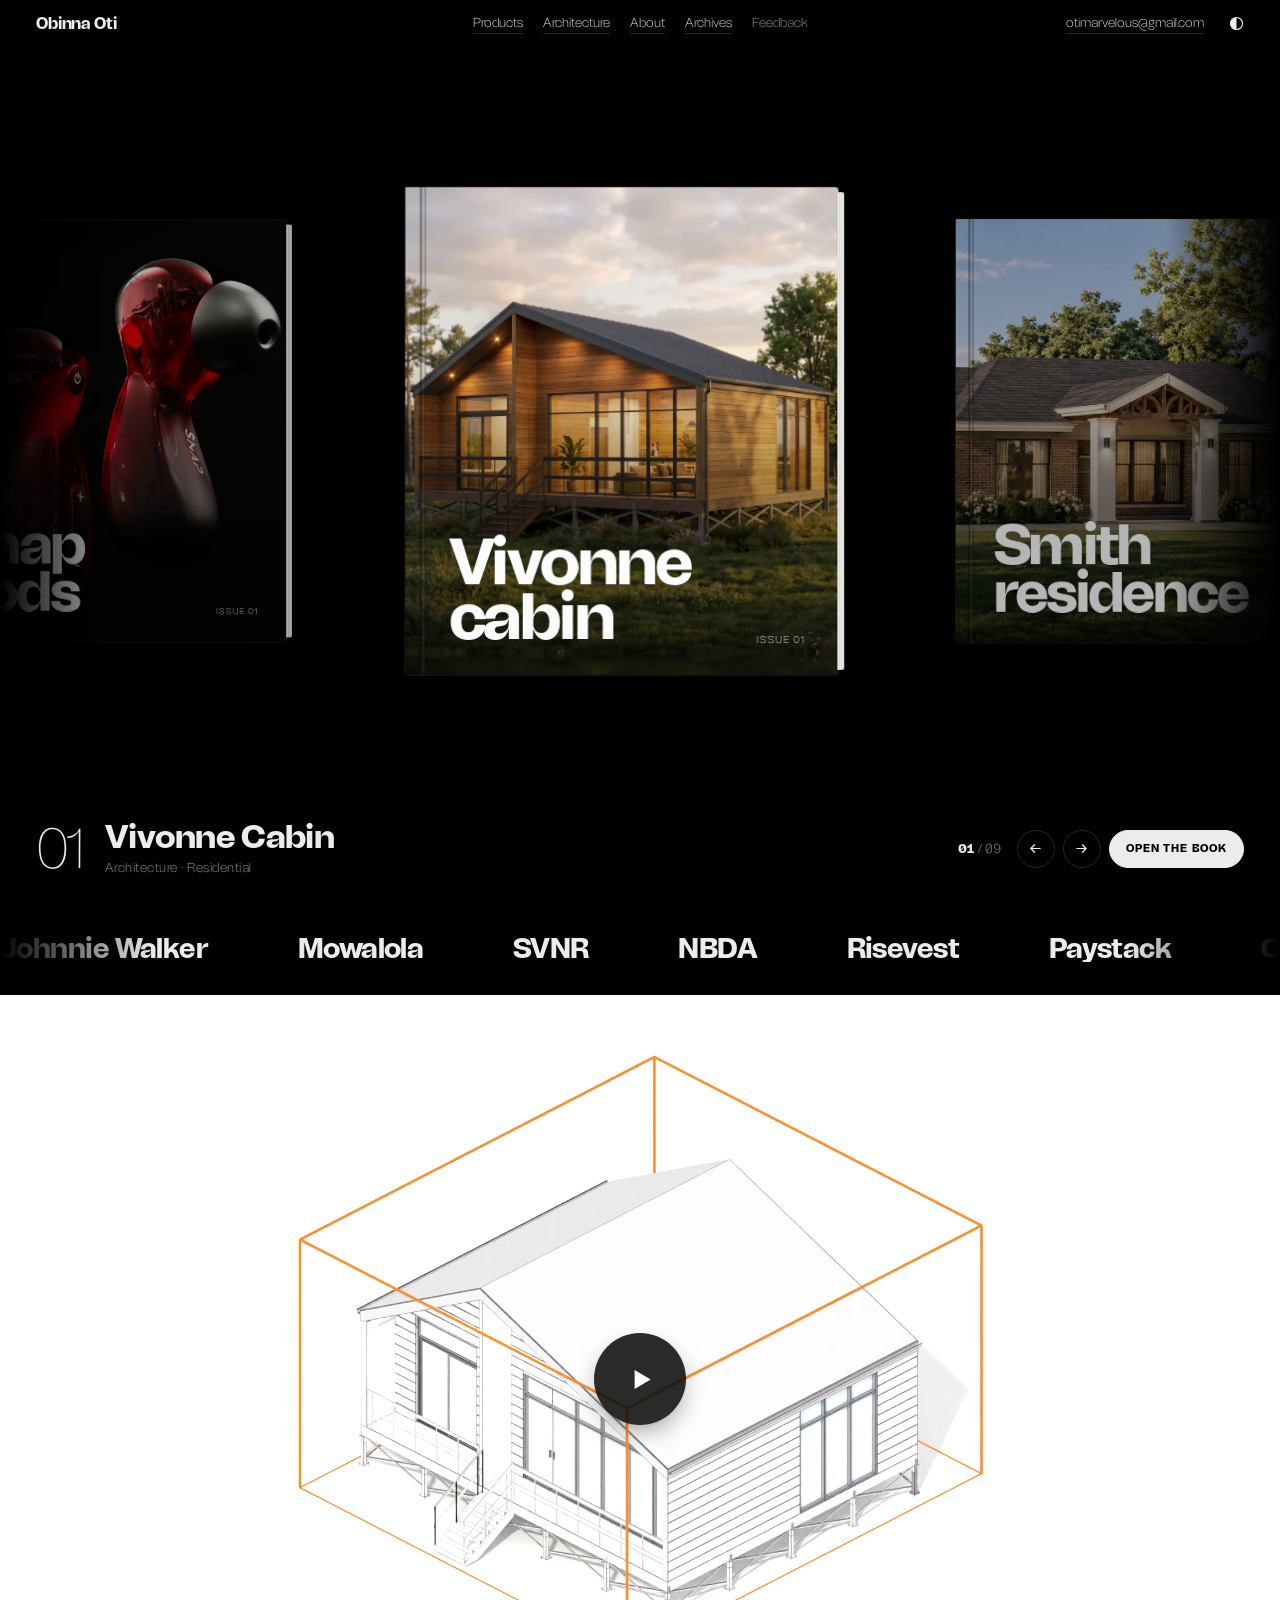
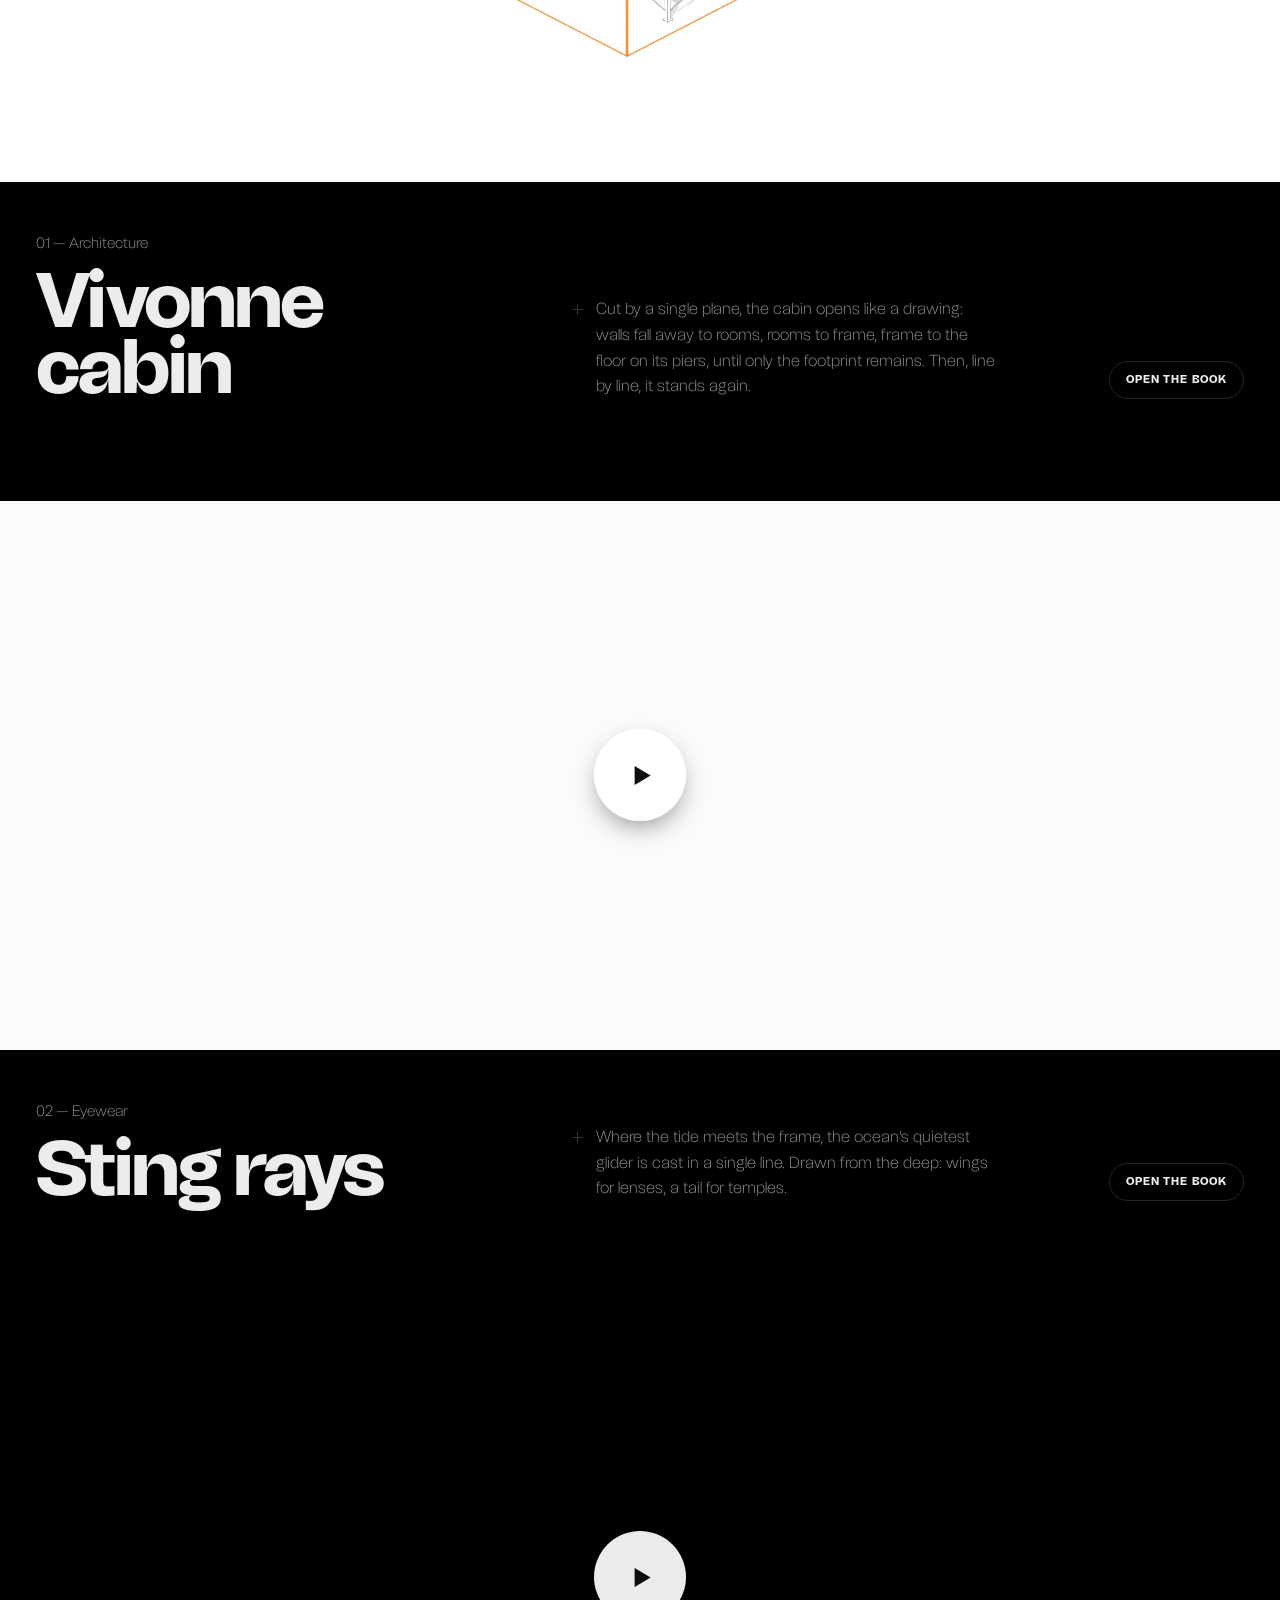
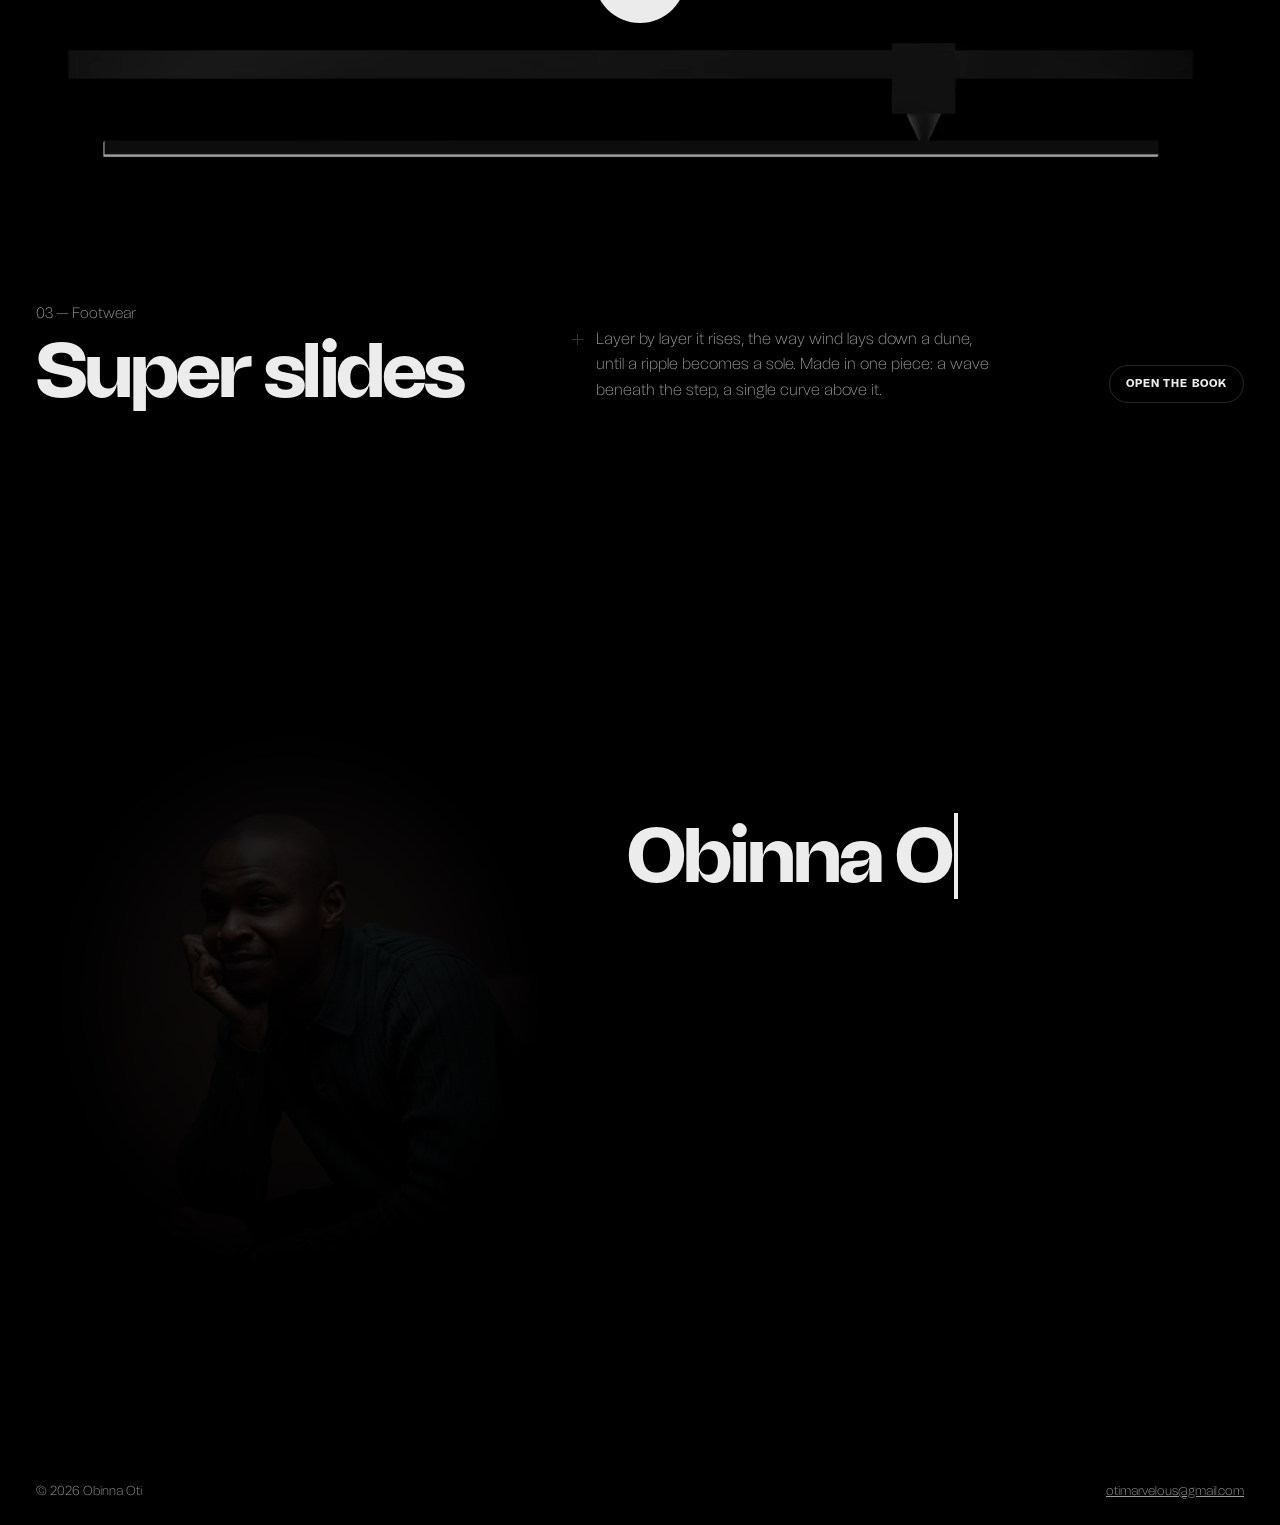
==== commit 70c12e73: "Download PDF for each book, made in the browser A download button in the reader's top bar and a Down" ====
--- a/index.html
+++ b/index.html
@@ -242,6 +242,10 @@
       </button>
       <span class="bar__title" id="readerTitle" aria-live="polite"></span>
       <div class="bar__actions">
+        <button class="round-btn" id="pdfBtn" type="button" title="Download PDF" aria-label="Download this book as a PDF" hidden>
+          <svg viewBox="0 0 16 16" fill="none" stroke="currentColor" stroke-width="1.3" stroke-linecap="round" stroke-linejoin="round"><path d="M8 2.5v8M4.6 7.2 8 10.6l3.4-3.4M3 13.5h10"/></svg>
+          <svg class="pdf-ring" viewBox="0 0 40 40" aria-hidden="true"><circle cx="20" cy="20" r="19.2" pathLength="1"/></svg>
+        </button>
         <button class="round-btn" id="soundBtn" type="button" aria-pressed="true" title="Page sound" aria-label="Page turning sound">
           <svg viewBox="0 0 16 16" fill="none" stroke="currentColor" stroke-width="1.3" stroke-linecap="round" stroke-linejoin="round"><path d="M2 6h2.5L8 3v10L4.5 10H2z"/><path class="i-wave" d="M10.5 5.5a3.5 3.5 0 0 1 0 5M12.5 3.5a6.3 6.3 0 0 1 0 9"/><path class="i-mute" d="m10.5 6 4 4m0-4-4 4"/></svg>
         </button>
@@ -292,6 +296,7 @@
 <script src="projects/books.js"></script>
 <script src="projects/projects.js"></script>
 <script src="assets/js/vendor/page-flip.browser.js"></script>
+<script src="assets/js/bookpdf.js"></script>
 <script src="assets/js/main.js"></script>
 </body>
 </html>
--- a/assets/css/style.css
+++ b/assets/css/style.css
@@ -70,7 +70,7 @@
   --accent: #2f45d8;
 
   /* the Archives page's dotted paper and its drawing ink (archives.html; the home page's opening sheet too) */
-  --vault-bg: #f3f2ee;
+  --vault-bg: #ffffff;
   --vault-ink: #161616;
   --vault-dot: rgba(0, 0, 0, .1);
 
@@ -303,6 +303,27 @@
 }
 .round-btn:disabled { opacity: .3; cursor: var(--cursor); }
 #soundBtn .i-mute, #soundBtn[aria-pressed="false"] .i-wave { display: none; }
+/* Download PDF: while the PDF is being made, a ring fills round the button (main.js sets --p, 0 to 1) */
+#pdfBtn { position: relative; }
+#pdfBtn .pdf-ring {
+  position: absolute;
+  inset: -1px;
+  width: calc(100% + 2px);
+  height: calc(100% + 2px);
+  transform: rotate(-90deg);
+  fill: none;
+  stroke: currentColor;
+  stroke-width: 1.6;
+  stroke-dasharray: var(--p, 0) 1;
+  opacity: 0;
+  transition: opacity .2s, stroke-dasharray .3s var(--ease);
+  pointer-events: none;
+}
+#pdfBtn.is-busy { cursor: progress; }
+#pdfBtn.is-busy .pdf-ring { opacity: 1; }
+#pdfBtn.is-busy > svg:first-child { animation: pdf-wait 1.2s ease-in-out infinite alternate; }
+@keyframes pdf-wait { to { opacity: .35; } }
+@media (prefers-reduced-motion: reduce) { #pdfBtn.is-busy > svg:first-child { animation: none; } }
 #soundBtn[aria-pressed="false"] .i-mute { display: inline; }
 
 /* ==========================================================================
